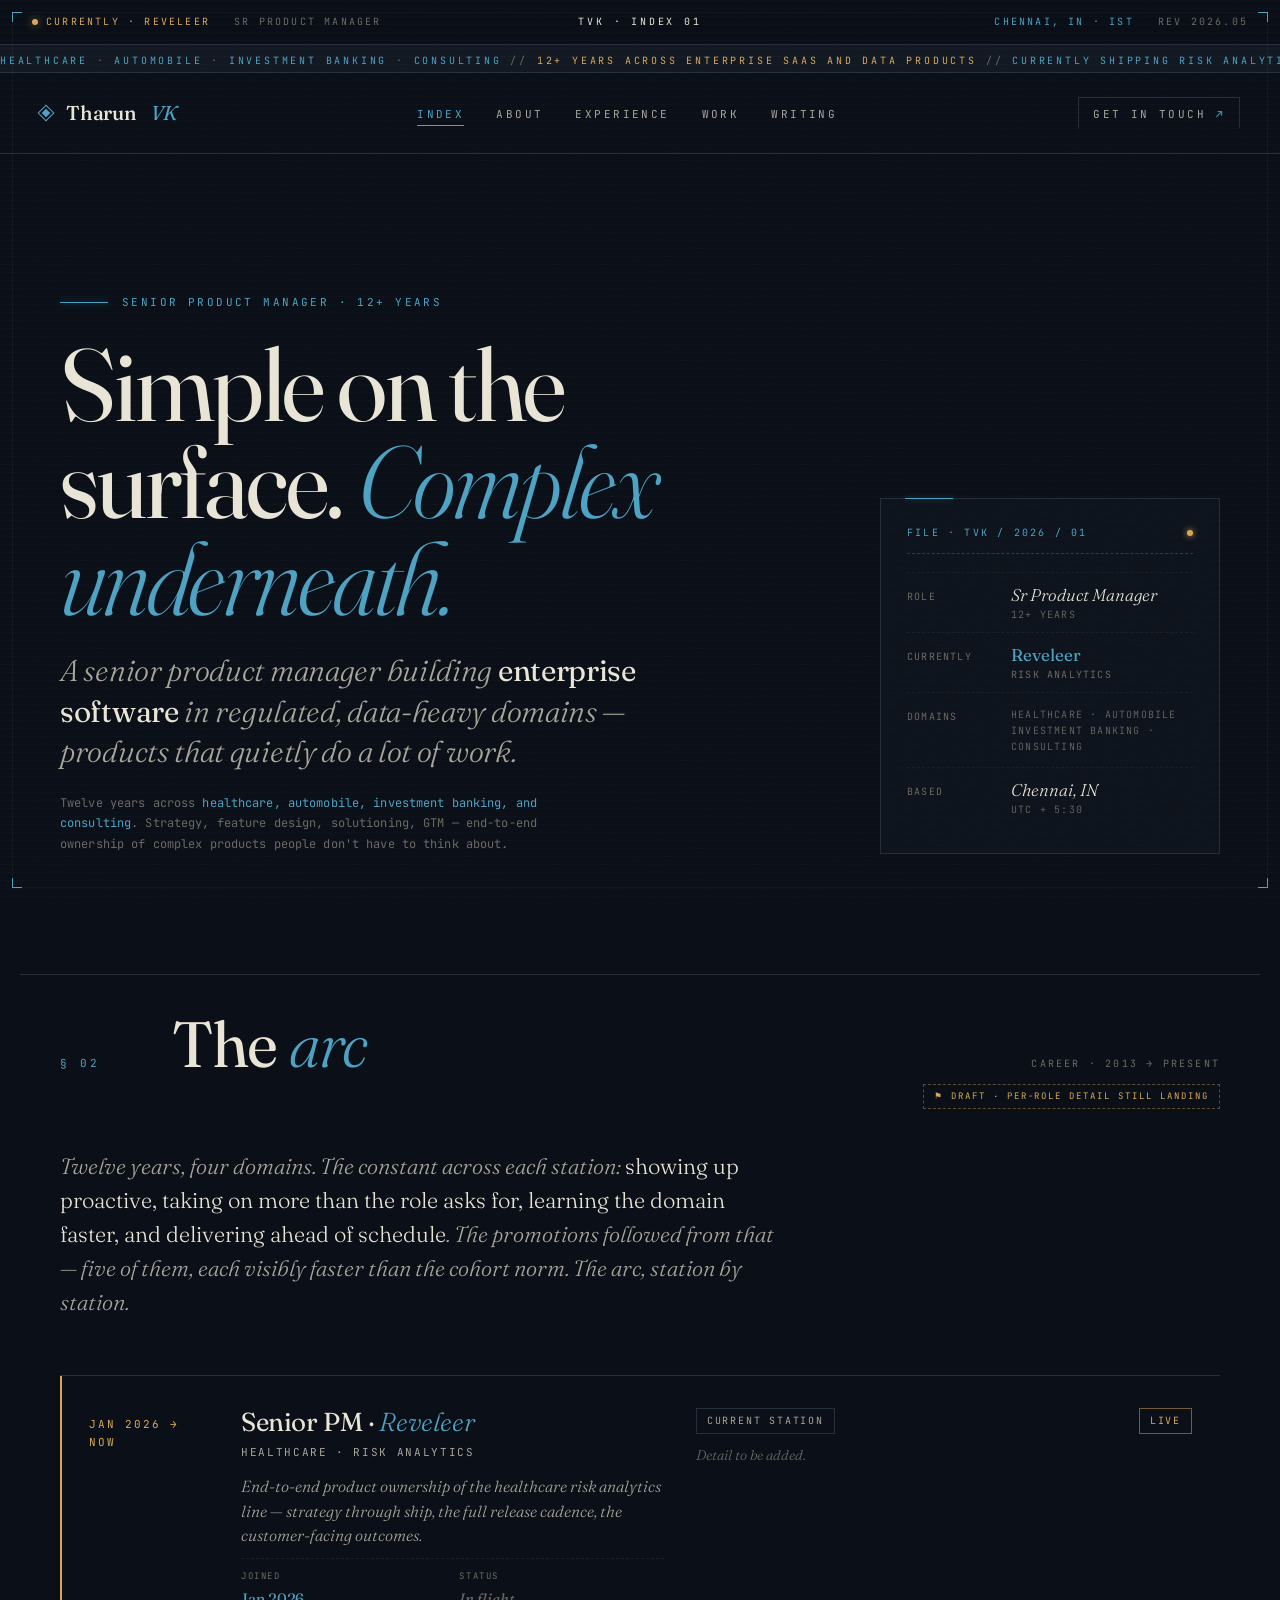
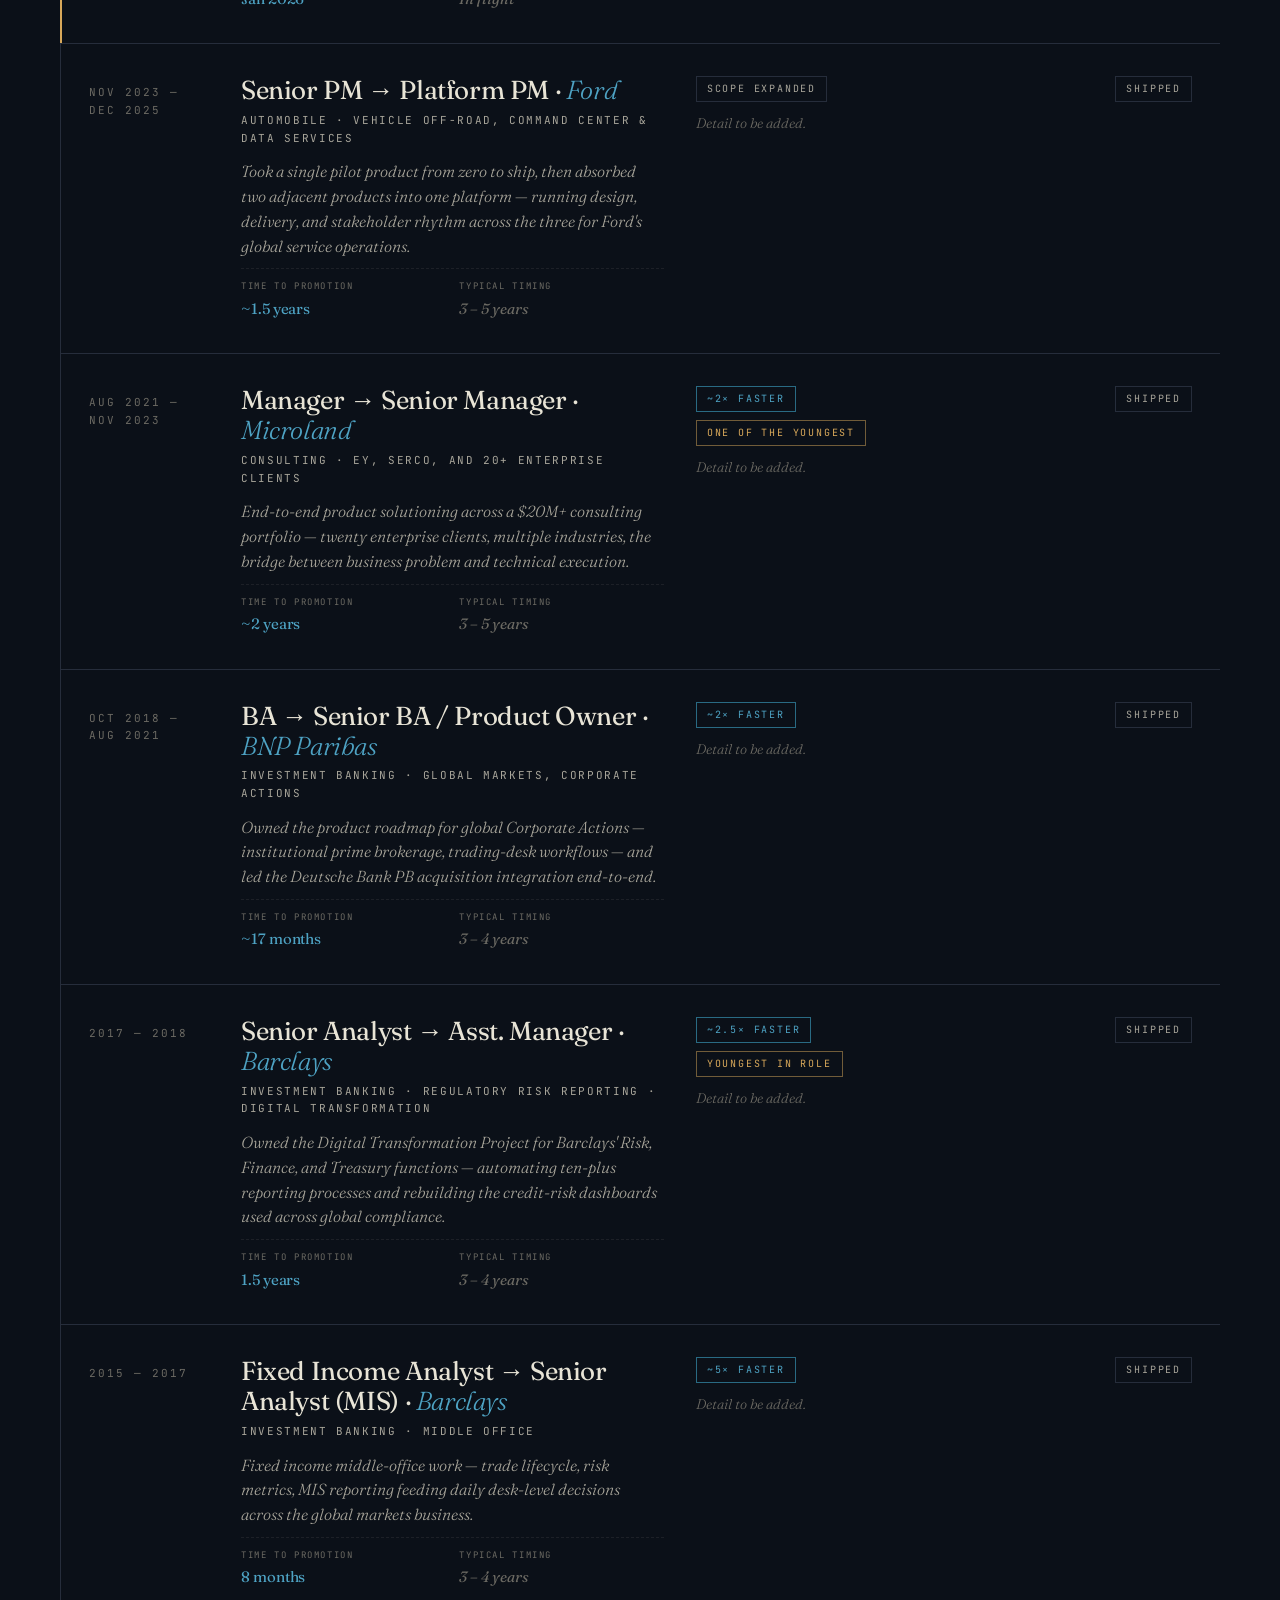
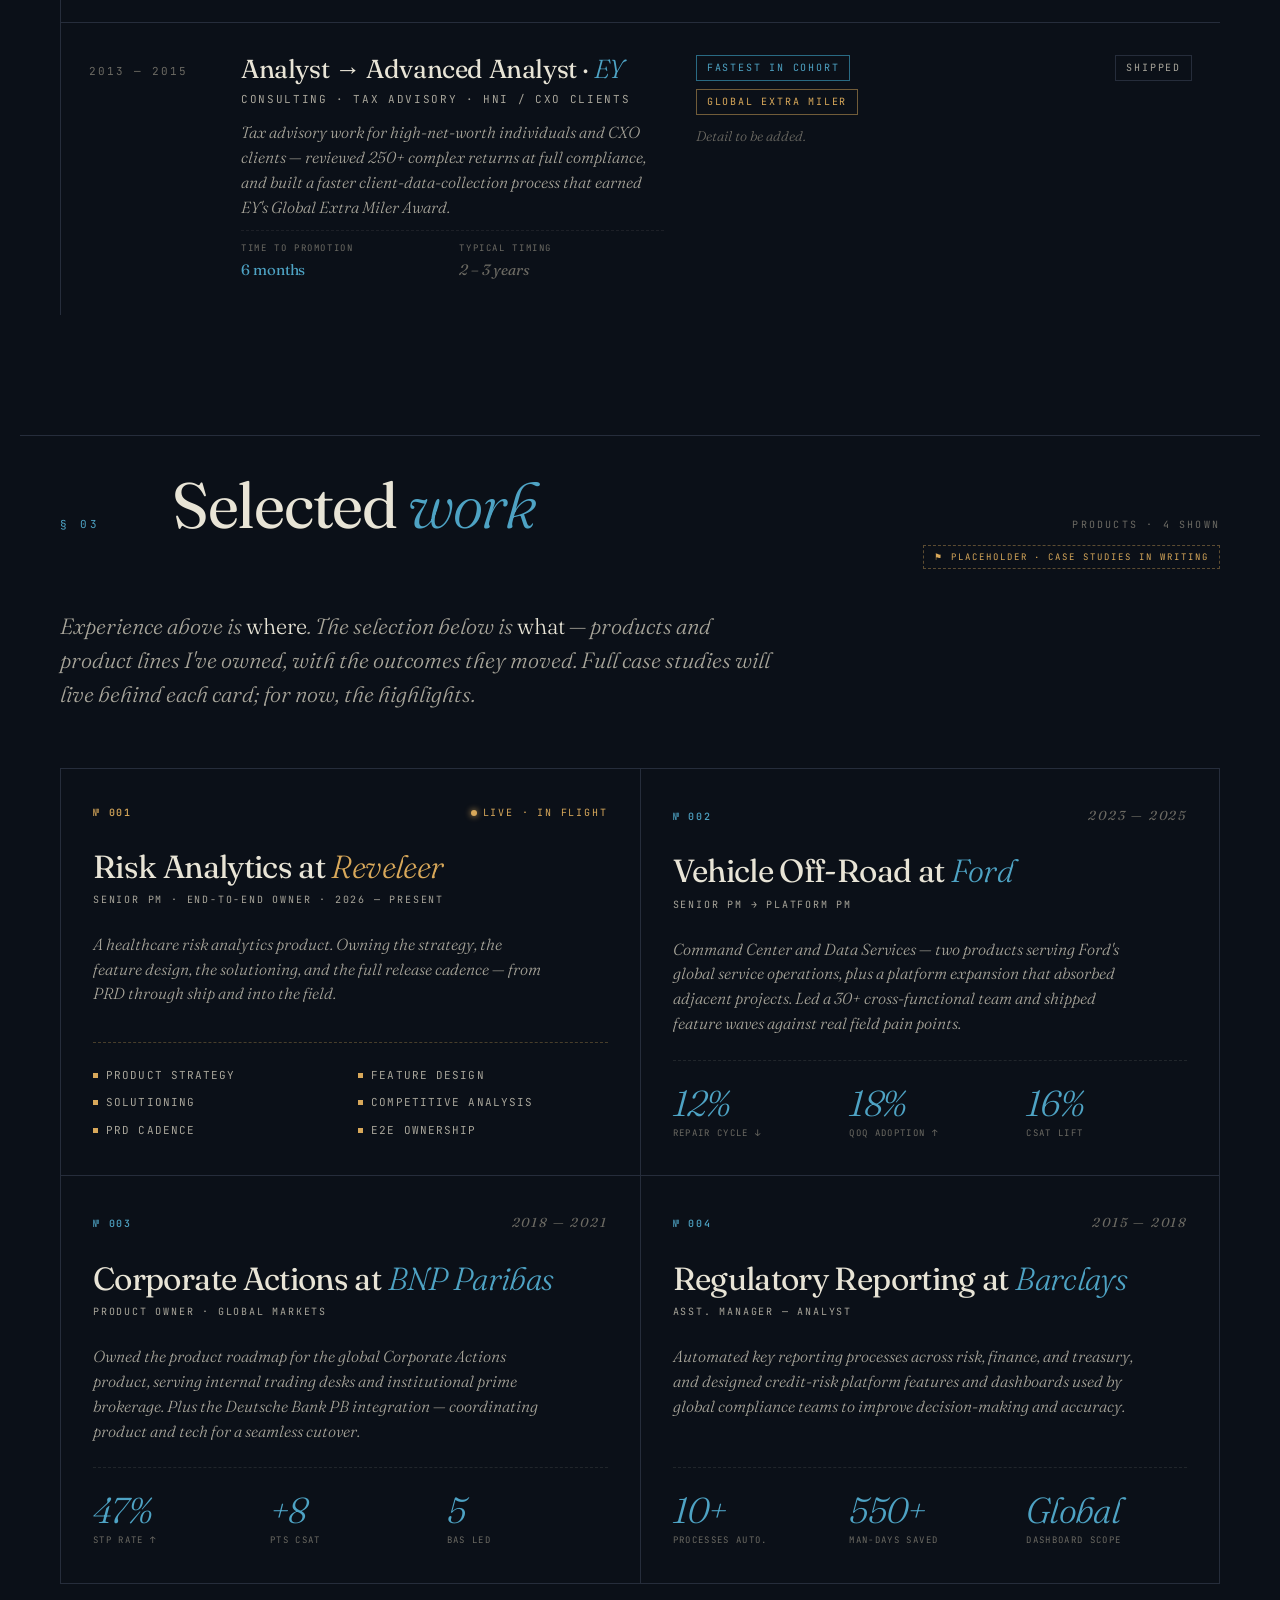
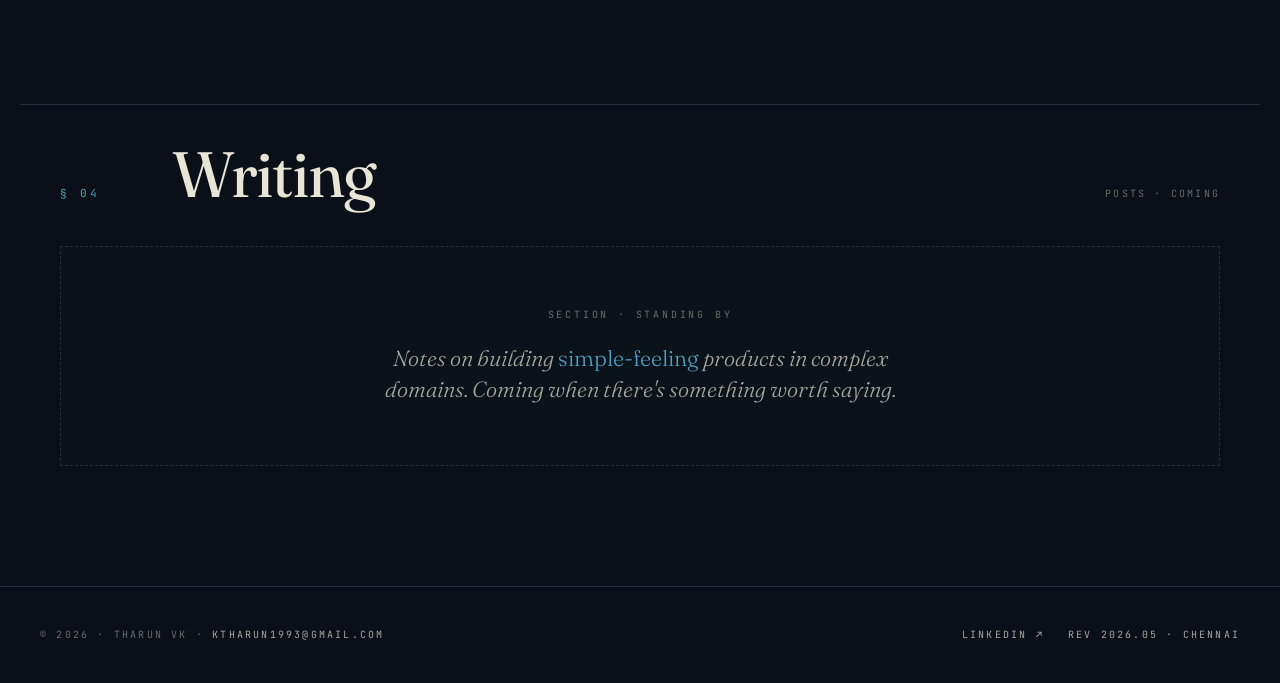
==== index.html @ 69bdb7e6 "Add files via upload Initial site" ====
<!DOCTYPE html>
<html lang="en">
<head>
  <meta charset="UTF-8" />
  <meta name="viewport" content="width=device-width, initial-scale=1.0" />

  <title>Tharun VK — Senior Product Manager</title>
  <meta name="description" content="Senior product manager with 12+ years building enterprise software in regulated, data-heavy domains — healthcare, automobile, investment banking, consulting." />

  <!-- Open Graph / social share -->
  <meta property="og:type" content="website" />
  <meta property="og:url" content="https://tharunvk.com/" />
  <meta property="og:title" content="Tharun VK — Senior Product Manager" />
  <meta property="og:description" content="Simple on the surface. Complex underneath. A senior product manager building enterprise software in regulated, data-heavy domains." />
  <meta property="og:image" content="https://tharunvk.com/assets/og.png" />
  <meta name="twitter:card" content="summary_large_image" />

  <!-- Favicon (placeholder; replace with real favicon) -->
  <link rel="icon" type="image/svg+xml" href="/assets/favicon.svg" />

  <!-- Fonts -->
  <link rel="preconnect" href="https://fonts.googleapis.com" />
  <link rel="preconnect" href="https://fonts.gstatic.com" crossorigin />
  <link href="https://fonts.googleapis.com/css2?family=Fraunces:ital,opsz,wght@0,9..144,300;0,9..144,400;0,9..144,500;1,9..144,300;1,9..144,400&family=JetBrains+Mono:wght@300;400;500&display=swap" rel="stylesheet" />

  <!-- Site styles -->
  <link rel="stylesheet" href="/styles/tokens.css" />
  <link rel="stylesheet" href="/styles/base.css" />
  <link rel="stylesheet" href="/styles/components.css" />
</head>
<body>

<div class="frame">
  <span class="c tl"></span><span class="c tr"></span>
  <span class="c bl"></span><span class="c br"></span>
</div>

<div class="statusbar">
  <div class="left">
    <span class="live"><span class="pip"></span>Currently · Reveleer</span>
    <span>Sr Product Manager</span>
  </div>
  <div class="center">TVK · Index 01</div>
  <div class="right">
    <span class="clk">Chennai, IN · IST</span>
    <span>Rev 2026.05</span>
  </div>
</div>

<div class="ticker">
  <div class="ticker-track">
    Healthcare <span class="m">·</span> Automobile <span class="m">·</span> Investment Banking <span class="m">·</span> Consulting
    <span class="m">  //  </span>
    <span class="w">12+ years across enterprise SaaS and data products</span>
    <span class="m">  //  </span>
    Currently shipping risk analytics at Reveleer
    <span class="m">  //  </span>
    Healthcare <span class="m">·</span> Automobile <span class="m">·</span> Investment Banking <span class="m">·</span> Consulting
    <span class="m">  //  </span>
    <span class="w">12+ years across enterprise SaaS and data products</span>
  </div>
</div>

<nav class="primary">
  <div class="brand"><span class="brand-glyph"></span>Tharun <em>VK</em></div>
  <ul>
    <li><a href="/" class="active">Index</a></li>
    <li><a href="/about.html">About</a></li>
    <li><a href="/experience.html">Experience</a></li>
    <li><a href="/work.html">Work</a></li>
    <li><a href="/writing.html">Writing</a></li>
  </ul>
  <a href="mailto:ktharun1993@gmail.com" class="nav-cta">Get in touch <em>↗</em></a>
</nav>

<main>

  <!-- HERO -->
  <section class="hero">
    <div>
      <div class="eyebrow">Senior Product Manager · 12+ years</div>
      <h1>Simple on the surface. <em>Complex underneath.</em></h1>
      <p class="tagline">A senior product manager building <em>enterprise software</em> in regulated, data-heavy domains — products that quietly do a lot of work.</p>
      <p class="lede">Twelve years across <span class="accent">healthcare, automobile, investment banking, and consulting</span>. Strategy, feature design, solutioning, GTM — end-to-end ownership of complex products people don't have to think about.</p>
    </div>
    <aside class="meta-card">
      <div class="file-id">
        <span>FILE · TVK / 2026 / 01</span>
        <span class="pip"></span>
      </div>
      <div class="row">
        <span class="k">Role</span>
        <span class="v">Sr Product Manager<small>12+ years</small></span>
      </div>
      <div class="row">
        <span class="k">Currently</span>
        <span class="v accent">Reveleer<small>Risk Analytics</small></span>
      </div>
      <div class="row">
        <span class="k">Domains</span>
        <span class="v domains-list">
          <small>Healthcare · Automobile</small>
          <small>Investment Banking · Consulting</small>
        </span>
      </div>
      <div class="row">
        <span class="k">Based</span>
        <span class="v">Chennai, IN<small>UTC + 5:30</small></span>
      </div>
    </aside>
  </section>

  <!-- EXPERIENCE / THE ARC -->
  <div class="sec-head" id="experience">
    <div class="num">§ 02</div>
    <h2>The <em>arc</em></h2>
    <div class="meta">Career · 2013 → present</div>
  </div>

  <div class="placeholder-ribbon">
    <span class="tag">⚑ Draft · per-role detail still landing</span>
  </div>

  <section class="experience">
    <p class="exp-intro">Twelve years, four domains. The constant across each station: <em>showing up proactive, taking on more than the role asks for, learning the domain faster, and delivering ahead of schedule</em>. The promotions followed from that — five of them, each visibly faster than the cohort norm. The arc, station by station.</p>

    <div class="exp-list">

      <div class="exp-row current">
        <div class="yr">Jan 2026 → now</div>
        <div class="body">
          <h3>Senior PM · <em>Reveleer</em></h3>
          <div class="role">Healthcare · Risk Analytics</div>
          <p class="note">End-to-end product ownership of the healthcare risk analytics line — strategy through ship, the full release cadence, the customer-facing outcomes.</p>
          <div class="promo">
            <div>
              <span class="label">Joined</span>
              <span class="val fast">Jan 2026</span>
            </div>
            <div>
              <span class="label">Status</span>
              <span class="val typical">In flight</span>
            </div>
          </div>
        </div>
        <div class="marker">
          <span class="badge">Current station</span>
          <div class="note">Detail to be added.</div>
        </div>
        <div class="status"><span class="v">Live</span></div>
      </div>

      <div class="exp-row">
        <div class="yr">Nov 2023 — Dec 2025</div>
        <div class="body">
          <h3>Senior PM → Platform PM · <em>Ford</em></h3>
          <div class="role">Automobile · Vehicle Off-Road, Command Center & Data Services</div>
          <p class="note">Took a single pilot product from zero to ship, then absorbed two adjacent products into one platform — running design, delivery, and stakeholder rhythm across the three for Ford's global service operations.</p>
          <div class="promo">
            <div>
              <span class="label">Time to promotion</span>
              <span class="val fast">~1.5 years</span>
            </div>
            <div>
              <span class="label">Typical timing</span>
              <span class="val typical">3 – 5 years</span>
            </div>
          </div>
        </div>
        <div class="marker">
          <span class="badge">Scope expanded</span>
          <div class="note">Detail to be added.</div>
        </div>
        <div class="status"><span class="v">Shipped</span></div>
      </div>

      <div class="exp-row">
        <div class="yr">Aug 2021 — Nov 2023</div>
        <div class="body">
          <h3>Manager → Senior Manager · <em>Microland</em></h3>
          <div class="role">Consulting · EY, Serco, and 20+ enterprise clients</div>
          <p class="note">End-to-end product solutioning across a $20M+ consulting portfolio — twenty enterprise clients, multiple industries, the bridge between business problem and technical execution.</p>
          <div class="promo">
            <div>
              <span class="label">Time to promotion</span>
              <span class="val fast">~2 years</span>
            </div>
            <div>
              <span class="label">Typical timing</span>
              <span class="val typical">3 – 5 years</span>
            </div>
          </div>
        </div>
        <div class="marker">
          <span class="badge fast">~2× faster</span>
          <span class="badge young">One of the youngest</span>
          <div class="note">Detail to be added.</div>
        </div>
        <div class="status"><span class="v">Shipped</span></div>
      </div>

      <div class="exp-row">
        <div class="yr">Oct 2018 — Aug 2021</div>
        <div class="body">
          <h3>BA → Senior BA / Product Owner · <em>BNP Paribas</em></h3>
          <div class="role">Investment Banking · Global Markets, Corporate Actions</div>
          <p class="note">Owned the product roadmap for global Corporate Actions — institutional prime brokerage, trading-desk workflows — and led the Deutsche Bank PB acquisition integration end-to-end.</p>
          <div class="promo">
            <div>
              <span class="label">Time to promotion</span>
              <span class="val fast">~17 months</span>
            </div>
            <div>
              <span class="label">Typical timing</span>
              <span class="val typical">3 – 4 years</span>
            </div>
          </div>
        </div>
        <div class="marker">
          <span class="badge fast">~2× faster</span>
          <div class="note">Detail to be added.</div>
        </div>
        <div class="status"><span class="v">Shipped</span></div>
      </div>

      <div class="exp-row">
        <div class="yr">2017 — 2018</div>
        <div class="body">
          <h3>Senior Analyst → Asst. Manager · <em>Barclays</em></h3>
          <div class="role">Investment Banking · Regulatory Risk Reporting · Digital Transformation</div>
          <p class="note">Owned the Digital Transformation Project for Barclays' Risk, Finance, and Treasury functions — automating ten-plus reporting processes and rebuilding the credit-risk dashboards used across global compliance.</p>
          <div class="promo">
            <div>
              <span class="label">Time to promotion</span>
              <span class="val fast">1.5 years</span>
            </div>
            <div>
              <span class="label">Typical timing</span>
              <span class="val typical">3 – 4 years</span>
            </div>
          </div>
        </div>
        <div class="marker">
          <span class="badge fast">~2.5× faster</span>
          <span class="badge young">Youngest in role</span>
          <div class="note">Detail to be added.</div>
        </div>
        <div class="status"><span class="v">Shipped</span></div>
      </div>

      <div class="exp-row">
        <div class="yr">2015 — 2017</div>
        <div class="body">
          <h3>Fixed Income Analyst → Senior Analyst (MIS) · <em>Barclays</em></h3>
          <div class="role">Investment Banking · Middle Office</div>
          <p class="note">Fixed income middle-office work — trade lifecycle, risk metrics, MIS reporting feeding daily desk-level decisions across the global markets business.</p>
          <div class="promo">
            <div>
              <span class="label">Time to promotion</span>
              <span class="val fast">8 months</span>
            </div>
            <div>
              <span class="label">Typical timing</span>
              <span class="val typical">3 – 4 years</span>
            </div>
          </div>
        </div>
        <div class="marker">
          <span class="badge fast">~5× faster</span>
          <div class="note">Detail to be added.</div>
        </div>
        <div class="status"><span class="v">Shipped</span></div>
      </div>

      <div class="exp-row">
        <div class="yr">2013 — 2015</div>
        <div class="body">
          <h3>Analyst → Advanced Analyst · <em>EY</em></h3>
          <div class="role">Consulting · Tax Advisory · HNI / CXO Clients</div>
          <p class="note">Tax advisory work for high-net-worth individuals and CXO clients — reviewed 250+ complex returns at full compliance, and built a faster client-data-collection process that earned EY's Global Extra Miler Award.</p>
          <div class="promo">
            <div>
              <span class="label">Time to promotion</span>
              <span class="val fast">6 months</span>
            </div>
            <div>
              <span class="label">Typical timing</span>
              <span class="val typical">2 – 3 years</span>
            </div>
          </div>
        </div>
        <div class="marker">
          <span class="badge fast">Fastest in cohort</span>
          <span class="badge young">Global Extra Miler</span>
          <div class="note">Detail to be added.</div>
        </div>
        <div class="status"><span class="v">Shipped</span></div>
      </div>

    </div>
  </section>

  <!-- WORK -->
  <div class="sec-head" id="work">
    <div class="num">§ 03</div>
    <h2>Selected <em>work</em></h2>
    <div class="meta">Products · 4 shown</div>
  </div>

  <div class="placeholder-ribbon">
    <span class="tag">⚑ Placeholder · case studies in writing</span>
  </div>

  <section class="work">
    <p class="work-intro">Experience above is <em>where</em>. The selection below is <em>what</em> — products and product lines I've owned, with the outcomes they moved. Full case studies will live behind each card; for now, the highlights.</p>

    <div class="work-grid">

      <article class="work-card live">
        <div class="meta">
          <span class="num">№ 001</span>
          <span class="live-tag">Live · in flight</span>
        </div>
        <h3>Risk Analytics at <em>Reveleer</em></h3>
        <div class="role">Senior PM · End-to-end owner · 2026 — present</div>
        <p class="desc">A healthcare risk analytics product. Owning the strategy, the feature design, the solutioning, and the full release cadence — from PRD through ship and into the field.</p>
        <div class="scope">
          <span class="scope-item">Product strategy</span>
          <span class="scope-item">Feature design</span>
          <span class="scope-item">Solutioning</span>
          <span class="scope-item">Competitive analysis</span>
          <span class="scope-item">PRD cadence</span>
          <span class="scope-item">E2E ownership</span>
        </div>
      </article>

      <article class="work-card">
        <div class="meta">
          <span class="num">№ 002</span>
          <span class="yr">2023 — 2025</span>
        </div>
        <h3>Vehicle Off-Road at <em>Ford</em></h3>
        <div class="role">Senior PM → Platform PM</div>
        <p class="desc">Command Center and Data Services — two products serving Ford's global service operations, plus a platform expansion that absorbed adjacent projects. Led a 30+ cross-functional team and shipped feature waves against real field pain points.</p>
        <div class="metrics">
          <div class="metric"><div class="big">12%</div><div class="lbl">repair cycle ↓</div></div>
          <div class="metric"><div class="big">18%</div><div class="lbl">QoQ adoption ↑</div></div>
          <div class="metric"><div class="big">16%</div><div class="lbl">CSAT lift</div></div>
        </div>
      </article>

      <article class="work-card">
        <div class="meta">
          <span class="num">№ 003</span>
          <span class="yr">2018 — 2021</span>
        </div>
        <h3>Corporate Actions at <em>BNP Paribas</em></h3>
        <div class="role">Product Owner · Global Markets</div>
        <p class="desc">Owned the product roadmap for the global Corporate Actions product, serving internal trading desks and institutional prime brokerage. Plus the Deutsche Bank PB integration — coordinating product and tech for a seamless cutover.</p>
        <div class="metrics">
          <div class="metric"><div class="big">47%</div><div class="lbl">STP rate ↑</div></div>
          <div class="metric"><div class="big">+8</div><div class="lbl">pts CSAT</div></div>
          <div class="metric"><div class="big">5</div><div class="lbl">BAs led</div></div>
        </div>
      </article>

      <article class="work-card">
        <div class="meta">
          <span class="num">№ 004</span>
          <span class="yr">2015 — 2018</span>
        </div>
        <h3>Regulatory Reporting at <em>Barclays</em></h3>
        <div class="role">Asst. Manager — Analyst</div>
        <p class="desc">Automated key reporting processes across risk, finance, and treasury, and designed credit-risk platform features and dashboards used by global compliance teams to improve decision-making and accuracy.</p>
        <div class="metrics">
          <div class="metric"><div class="big">10+</div><div class="lbl">processes auto.</div></div>
          <div class="metric"><div class="big">550+</div><div class="lbl">man-days saved</div></div>
          <div class="metric"><div class="big">Global</div><div class="lbl">dashboard scope</div></div>
        </div>
      </article>

    </div>
  </section>

  <!-- WRITING -->
  <div class="sec-head" id="writing">
    <div class="num">§ 04</div>
    <h2>Writing</h2>
    <div class="meta">Posts · coming</div>
  </div>

  <section class="writing-teaser">
    <div class="writing-empty">
      <div class="tag">Section · standing by</div>
      <p>Notes on building <em>simple-feeling</em> products in complex domains. Coming when there's something worth saying.</p>
    </div>
  </section>

</main>

<footer>
  <div>© 2026 · Tharun VK · <a href="mailto:ktharun1993@gmail.com">ktharun1993@gmail.com</a></div>
  <div class="right">
    <a href="https://www.linkedin.com/in/tharunvk/" target="_blank" rel="noopener">LinkedIn ↗</a>
    <span>Rev 2026.05 · Chennai</span>
  </div>
</footer>

</body>
</html>
---- styles/tokens.css ----
/* ============================================================
   tokens.css
   The design tokens for tharunvk.com — the single source of
   truth for color, typography, spacing, and motion.
   Edit values here; every component picks them up automatically.
   ============================================================ */

:root {

  /* ----- COLORS ----- */

  /* Background scale — deep navy, almost ink, with hints of blue */
  --abyss:        #0b1018;   /* page background */
  --abyss-2:      #131923;   /* surfaces, cards */
  --abyss-3:      #1a2030;   /* elevated surfaces */

  /* Border / hairline scale */
  --rivet:        #262d3b;   /* primary hairline */
  --rivet-h:      #323a4a;   /* hover state */

  /* Foreground / text */
  --paper:        #e8e4d6;   /* primary text */
  --paper-dim:    #a8a59a;   /* secondary text */
  --paper-mute:   #6c6a63;   /* tertiary text, labels */

  /* Accents — used sparingly and semantically */
  --waterline:    #4ea3c4;   /* primary accent — structure, italic emphasis */
  --waterline-d:  #296a83;   /* shadow / glow base */
  --signal:       #d8a85a;   /* secondary accent — "live" / current state only */

  /* ----- TYPOGRAPHY ----- */

  --serif: 'Fraunces', Georgia, serif;
  --mono:  'JetBrains Mono', 'SF Mono', Menlo, monospace;

  /* Type scale — clamped for fluid responsive sizing */
  --t-eyebrow:    11px;                                      /* mono labels */
  --t-body-mono:  12px;                                      /* mono body */
  --t-body:       16px;                                      /* serif body */
  --t-prose:      clamp(16px, 1.6vw, 18px);                  /* large body prose */
  --t-tagline:    clamp(22px, 2.4vw, 30px);                  /* hero subtitle */
  --t-h3:         26px;                                      /* row title */
  --t-h2:         clamp(40px, 5vw, 64px);                    /* section title */
  --t-h1:         clamp(56px, 8vw, 116px);                   /* hero headline */

  /* Line heights */
  --lh-tight:     0.95;
  --lh-snug:      1.15;
  --lh-base:      1.6;
  --lh-loose:     1.7;

  /* Letter spacing — used for mono uppercase labels */
  --ls-mono-sm:   0.18em;
  --ls-mono-md:   0.22em;
  --ls-mono-lg:   0.28em;

  /* ----- SPACING ----- */
  /* One scale, used everywhere. */

  --s-1:    4px;
  --s-2:    8px;
  --s-3:    12px;
  --s-4:    16px;
  --s-5:    24px;
  --s-6:    32px;
  --s-7:    40px;
  --s-8:    56px;
  --s-9:    80px;
  --s-10:  120px;
  --s-11:  140px;

  /* ----- LAYOUT ----- */

  --max-content:     1240px;
  --gutter:          var(--s-7);   /* 40px desktop */
  --gutter-mobile:   var(--s-5);   /* 24px mobile */

  /* ----- MOTION ----- */

  --ease-out:        cubic-bezier(0.2, 0.6, 0.2, 1);
  --d-fast:          200ms;
  --d-base:          350ms;
  --d-slow:          600ms;
  --d-breathe:       3s;       /* live status pip */
  --d-marquee:       60s;      /* domain ticker */

  /* ----- ELEVATION (used sparingly) ----- */
  --glow-waterline:  0 0 6px var(--waterline-d);
  --glow-signal:     0 0 6px var(--signal);

  /* ----- Z-INDEX ----- */
  --z-grid:        1;
  --z-noise:       2;
  --z-content:     3;
  --z-statusbar:  50;
  --z-frame:      80;
}
---- styles/base.css ----
/* ============================================================
   base.css
   Reset, typography defaults, and page-level texture.
   Loaded after tokens.css, before components.css.
   ============================================================ */

*, *::before, *::after {
  margin: 0;
  padding: 0;
  box-sizing: border-box;
}

html {
  scroll-behavior: smooth;
}

html, body {
  background: var(--abyss);
  color: var(--paper);
  font-family: var(--serif);
  font-size: var(--t-body);
  line-height: var(--lh-base);
  -webkit-font-smoothing: antialiased;
  -moz-osx-font-smoothing: grayscale;
  overflow-x: hidden;
}

::selection {
  background: var(--waterline);
  color: var(--abyss);
}

a {
  color: inherit;
  text-decoration: none;
}

button {
  background: none;
  border: none;
  color: inherit;
  font: inherit;
  cursor: pointer;
}

img, svg {
  display: block;
  max-width: 100%;
}

/* ----------------------------------------------------------------
   PAGE TEXTURE
   Two stacked layers: a very faint horizontal grid, and a film
   grain noise overlay. Both fixed, both barely visible, both
   designed to give the dark surface a sense of being printed
   on something rather than rendered flat.
   ---------------------------------------------------------------- */

body::before {
  content: "";
  position: fixed;
  inset: 0;
  pointer-events: none;
  z-index: var(--z-grid);
  background-image: linear-gradient(rgba(232, 228, 214, 0.018) 1px, transparent 1px);
  background-size: 100% 8px;
}

body::after {
  content: "";
  position: fixed;
  inset: 0;
  pointer-events: none;
  z-index: var(--z-noise);
  background: url("data:image/svg+xml;utf8,<svg xmlns='http://www.w3.org/2000/svg' width='200' height='200'><filter id='n'><feTurbulence type='fractalNoise' baseFrequency='0.92' numOctaves='2' stitchTiles='stitch'/><feColorMatrix values='0 0 0 0 0.9  0 0 0 0 0.92  0 0 0 0 0.95  0 0 0 0.025 0'/></filter><rect width='100%25' height='100%25' filter='url(%23n)'/></svg>");
  opacity: 0.45;
}

main, header, section, footer, nav {
  position: relative;
  z-index: var(--z-content);
}

/* ----------------------------------------------------------------
   LAYOUT PRIMITIVES
   ---------------------------------------------------------------- */

.container {
  max-width: var(--max-content);
  margin: 0 auto;
  padding: 0 var(--gutter);
}

/* ----------------------------------------------------------------
   MOTION KEYFRAMES — shared across components
   ---------------------------------------------------------------- */

@keyframes breathe {
  0%, 100% { opacity: 1; }
  50%      { opacity: 0.4; }
}

@keyframes marquee {
  from { transform: translateX(100%); }
  to   { transform: translateX(-100%); }
}

/* ----------------------------------------------------------------
   ACCESSIBILITY — respect reduced motion
   ---------------------------------------------------------------- */

@media (prefers-reduced-motion: reduce) {
  *, *::before, *::after {
    animation-duration: 0.01ms !important;
    animation-iteration-count: 1 !important;
    transition-duration: 0.01ms !important;
    scroll-behavior: auto !important;
  }
}

/* ----------------------------------------------------------------
   RESPONSIVE PADDING — applied at container level
   ---------------------------------------------------------------- */

@media (max-width: 900px) {
  .container {
    padding: 0 var(--gutter-mobile);
  }
}
---- styles/components.css ----
/* ============================================================
   components.css
   All reusable site patterns, organised by section.
   ============================================================ */


/* ============================================================
   CORNER FRAME
   Fixed corner brackets that frame the entire viewport.
   ============================================================ */

.frame {
  position: fixed;
  inset: 12px;
  pointer-events: none;
  z-index: var(--z-frame);
  border: 1px solid rgba(232, 228, 214, 0.04);
}

.frame .c {
  position: absolute;
  width: 10px;
  height: 10px;
  border: 1px solid var(--waterline);
}

.frame .c.tl { top: -1px;    left: -1px;  border-right: none;  border-bottom: none; }
.frame .c.tr { top: -1px;    right: -1px; border-left: none;   border-bottom: none; }
.frame .c.bl { bottom: -1px; left: -1px;  border-right: none;  border-top: none; }
.frame .c.br { bottom: -1px; right: -1px; border-left: none;   border-top: none; }


/* ============================================================
   STATUS BAR
   The thin operator-style strip at the very top.
   ============================================================ */

.statusbar {
  display: grid;
  grid-template-columns: 1fr auto 1fr;
  align-items: center;
  padding: 14px var(--s-6);
  background: rgba(11, 16, 24, 0.85);
  backdrop-filter: blur(6px);
  border-bottom: 1px solid var(--rivet);
  font-family: var(--mono);
  font-size: 10px;
  letter-spacing: var(--ls-mono-md);
  text-transform: uppercase;
  color: var(--paper-mute);
  z-index: var(--z-statusbar);
}

.statusbar .left,
.statusbar .right {
  display: flex;
  gap: var(--s-5);
  align-items: center;
}

.statusbar .right { justify-content: flex-end; }

.statusbar .center {
  color: var(--paper);
  letter-spacing: var(--ls-mono-lg);
}

.statusbar .clk { color: var(--waterline); }

.statusbar .live {
  color: var(--signal);
  display: inline-flex;
  align-items: center;
  gap: var(--s-2);
}

.statusbar .pip {
  width: 6px;
  height: 6px;
  border-radius: 50%;
  background: var(--signal);
  box-shadow: 0 0 8px rgba(216, 168, 90, 0.6);
  animation: breathe var(--d-breathe) ease-in-out infinite;
}


/* ============================================================
   DOMAIN TICKER
   A slow horizontal ticker that conveys "alive" without noise.
   ============================================================ */

.ticker {
  height: 28px;
  background: var(--abyss-2);
  border-bottom: 1px solid var(--rivet);
  overflow: hidden;
  position: relative;
}

.ticker-track {
  white-space: nowrap;
  font-family: var(--mono);
  font-size: 10px;
  letter-spacing: var(--ls-mono-lg);
  text-transform: uppercase;
  color: var(--waterline);
  padding-top: 8px;
  animation: marquee var(--d-marquee) linear infinite;
  display: inline-block;
}

.ticker-track .w { color: var(--signal); }
.ticker-track .m { color: var(--paper-mute); }


/* ============================================================
   PRIMARY NAV
   Logo · centered links · right-side action.
   ============================================================ */

nav.primary {
  display: grid;
  grid-template-columns: auto 1fr auto;
  align-items: center;
  padding: var(--s-5) var(--s-7);
  gap: var(--s-7);
  border-bottom: 1px solid var(--rivet);
}

.brand {
  font-family: var(--serif);
  font-weight: 500;
  font-size: 20px;
  letter-spacing: -0.01em;
  color: var(--paper);
  display: flex;
  align-items: center;
  gap: 14px;
}

.brand em {
  font-style: italic;
  color: var(--waterline);
  font-weight: 400;
}

.brand-glyph {
  width: 12px;
  height: 12px;
  border: 1px solid var(--waterline);
  transform: rotate(45deg);
  position: relative;
}

.brand-glyph::after {
  content: "";
  position: absolute;
  inset: 2px;
  background: var(--waterline);
}

nav.primary ul {
  list-style: none;
  display: flex;
  justify-content: center;
  gap: var(--s-6);
}

nav.primary a {
  color: var(--paper-dim);
  font-family: var(--mono);
  font-size: var(--t-eyebrow);
  letter-spacing: var(--ls-mono-md);
  text-transform: uppercase;
  transition: color var(--d-base);
  padding-bottom: var(--s-1);
  border-bottom: 1px solid transparent;
}

nav.primary a:hover {
  color: var(--paper);
  border-bottom-color: var(--waterline);
}

nav.primary a.active {
  color: var(--waterline);
  border-bottom-color: var(--waterline);
}

.nav-cta {
  font-family: var(--mono);
  font-size: 10px;
  letter-spacing: var(--ls-mono-md);
  text-transform: uppercase;
  color: var(--paper-dim);
  border: 1px solid var(--rivet);
  padding: var(--s-2) 14px;
  transition: border-color var(--d-base), color var(--d-base);
}

.nav-cta:hover {
  border-color: var(--waterline);
  color: var(--waterline);
}

.nav-cta em {
  color: var(--waterline);
  font-style: normal;
}


/* ============================================================
   HERO
   Two-column: large headline + tagline + lede / meta-card.
   ============================================================ */

.hero {
  padding: var(--s-11) var(--s-7) var(--s-10);
  max-width: var(--max-content);
  margin: 0 auto;
  display: grid;
  grid-template-columns: 1fr 340px;
  gap: var(--s-9);
  align-items: end;
}

.hero .eyebrow {
  font-family: var(--mono);
  font-size: var(--t-eyebrow);
  letter-spacing: var(--ls-mono-md);
  text-transform: uppercase;
  color: var(--waterline);
  margin-bottom: var(--s-5);
  display: flex;
  align-items: center;
  gap: 14px;
}

.hero .eyebrow::before {
  content: "";
  width: 48px;
  height: 1px;
  background: var(--waterline);
  box-shadow: var(--glow-waterline);
}

.hero h1 {
  font-family: var(--serif);
  font-weight: 400;
  font-size: var(--t-h1);
  line-height: var(--lh-tight);
  letter-spacing: -0.025em;
  color: var(--paper);
  margin-bottom: var(--s-5);
}

.hero h1 em {
  font-style: italic;
  font-weight: 300;
  color: var(--waterline);
}

.hero .tagline {
  font-family: var(--serif);
  font-style: italic;
  font-weight: 300;
  font-size: var(--t-tagline);
  line-height: 1.35;
  color: var(--paper-dim);
  max-width: 620px;
  letter-spacing: -0.01em;
  margin-bottom: 20px;
}

.hero .tagline em {
  font-style: normal;
  color: var(--paper);
  font-weight: 400;
}

.hero .lede {
  font-family: var(--mono);
  font-size: var(--t-body-mono);
  line-height: var(--lh-loose);
  color: var(--paper-mute);
  max-width: 540px;
  letter-spacing: 0.01em;
}

.hero .lede .accent { color: var(--waterline); }


/* ============================================================
   META CARD
   The "file" card that sits in the hero (and reused elsewhere).
   Key/value pairs styled as schema annotations.
   ============================================================ */

.meta-card {
  border: 1px solid var(--rivet);
  background: rgba(19, 25, 35, 0.5);
  padding: 26px;
  position: relative;
}

.meta-card::before {
  content: "";
  position: absolute;
  top: -1px;
  left: 24px;
  width: 48px;
  height: 1px;
  background: var(--waterline);
  box-shadow: var(--glow-waterline);
}

.meta-card .file-id {
  font-family: var(--mono);
  font-size: 10px;
  letter-spacing: var(--ls-mono-md);
  text-transform: uppercase;
  color: var(--waterline);
  margin-bottom: 18px;
  padding-bottom: var(--s-3);
  border-bottom: 1px dashed rgba(78, 163, 196, 0.3);
  display: flex;
  justify-content: space-between;
  align-items: center;
}

.meta-card .file-id .pip {
  width: 6px;
  height: 6px;
  border-radius: 50%;
  background: var(--signal);
  box-shadow: var(--glow-signal);
  animation: breathe var(--d-breathe) ease-in-out infinite;
  display: inline-block;
}

.meta-card .row {
  display: grid;
  grid-template-columns: 90px 1fr;
  gap: 14px;
  padding: var(--s-3) 0;
  border-top: 1px dashed rgba(232, 228, 214, 0.06);
}

.meta-card .row:first-of-type {
  border-top: none;
  padding-top: var(--s-1);
}

.meta-card .k {
  font-family: var(--mono);
  font-size: 10px;
  letter-spacing: 0.12em;
  text-transform: uppercase;
  color: var(--paper-mute);
  padding-top: var(--s-1);
}

.meta-card .v {
  font-family: var(--serif);
  font-size: 17px;
  color: var(--paper);
  line-height: var(--lh-snug);
  font-style: italic;
  font-weight: 300;
}

.meta-card .v small {
  display: block;
  font-family: var(--mono);
  font-style: normal;
  font-size: 10px;
  color: var(--paper-mute);
  letter-spacing: 0.12em;
  text-transform: uppercase;
  margin-top: var(--s-1);
}

.meta-card .v.accent {
  color: var(--waterline);
  font-style: normal;
  font-weight: 400;
}

.meta-card .v.domains-list {
  display: block;
  padding-top: 2px;
}

.meta-card .v.domains-list small {
  margin-top: 0;
  line-height: 1.6;
}


/* ============================================================
   SECTION HEADER
   The numbered band that introduces each major section.
   ============================================================ */

.sec-head {
  max-width: var(--max-content);
  margin: 0 auto;
  padding: 60px var(--s-7) 0;
  display: grid;
  grid-template-columns: 80px 1fr auto;
  gap: var(--s-6);
  align-items: baseline;
  border-top: 1px solid var(--rivet);
  padding-top: 36px;
}

.sec-head .num {
  font-family: var(--mono);
  font-size: var(--t-eyebrow);
  letter-spacing: var(--ls-mono-lg);
  text-transform: uppercase;
  color: var(--waterline);
}

.sec-head h2 {
  font-family: var(--serif);
  font-weight: 400;
  font-size: var(--t-h2);
  line-height: 1.02;
  letter-spacing: -0.02em;
  color: var(--paper);
}

.sec-head h2 em {
  font-style: italic;
  font-weight: 300;
  color: var(--waterline);
}

.sec-head .meta {
  font-family: var(--mono);
  font-size: 10px;
  letter-spacing: var(--ls-mono-md);
  text-transform: uppercase;
  color: var(--paper-mute);
  text-align: right;
}


/* ============================================================
   PLACEHOLDER RIBBON
   Used to mark sections that aren't fully written yet.
   Honest signposting; remove the markup when content lands.
   ============================================================ */

.placeholder-ribbon {
  max-width: var(--max-content);
  margin: 0 auto;
  padding: var(--s-2) var(--s-7) 0;
  display: flex;
  justify-content: flex-end;
}

.placeholder-ribbon .tag {
  font-family: var(--mono);
  font-size: 9px;
  letter-spacing: var(--ls-mono-md);
  text-transform: uppercase;
  color: var(--signal);
  border: 1px dashed rgba(216, 168, 90, 0.4);
  padding: var(--s-1) 10px;
}


/* ============================================================
   EXPERIENCE — the Arc
   A vertical chronology of roles, each with a uniform format:
   year · role · description · promo block · marker · status.
   ============================================================ */

.experience {
  max-width: var(--max-content);
  margin: 0 auto;
  padding: var(--s-7) var(--s-7) var(--s-10);
}

.exp-intro {
  font-family: var(--serif);
  font-style: italic;
  font-weight: 300;
  font-size: 22px;
  line-height: 1.55;
  color: var(--paper-dim);
  max-width: 720px;
  margin-bottom: var(--s-8);
}

.exp-intro em {
  color: var(--paper);
  font-style: normal;
}

.exp-list {
  border-top: 1px solid var(--rivet);
  border-left: 1px solid var(--rivet);
}

.exp-row {
  display: grid;
  grid-template-columns: 120px 1.6fr 1fr 200px;
  gap: var(--s-6);
  padding: var(--s-6) 28px;
  border-bottom: 1px solid var(--rivet);
  align-items: start;
  position: relative;
  transition: background var(--d-slow) ease;
}

.exp-row:last-child { border-bottom: none; }

.exp-row::before {
  content: "";
  position: absolute;
  left: -1px;
  top: 0;
  bottom: 0;
  width: 2px;
  background: var(--waterline);
  transform: scaleY(0);
  transform-origin: top;
  transition: transform var(--d-base) ease;
}

.exp-row:hover { background: rgba(19, 25, 35, 0.5); }
.exp-row:hover::before { transform: scaleY(1); }

.exp-row.current::before {
  background: var(--signal);
  transform: scaleY(1);
}

.exp-row .yr {
  font-family: var(--mono);
  font-size: var(--t-eyebrow);
  letter-spacing: var(--ls-mono-sm);
  text-transform: uppercase;
  color: var(--paper-mute);
  padding-top: var(--s-2);
}

.exp-row.current .yr { color: var(--signal); }

.exp-row .body h3 {
  font-family: var(--serif);
  font-weight: 400;
  font-size: var(--t-h3);
  line-height: 1.15;
  letter-spacing: -0.015em;
  color: var(--paper);
  margin-bottom: 6px;
}

.exp-row .body h3 em {
  font-style: italic;
  font-weight: 300;
  color: var(--waterline);
}

.exp-row .body .role {
  font-family: var(--mono);
  font-size: var(--t-eyebrow);
  letter-spacing: 0.15em;
  text-transform: uppercase;
  color: var(--paper-dim);
  margin-bottom: var(--s-3);
}

.exp-row .body p.note {
  font-family: var(--serif);
  font-style: italic;
  font-weight: 300;
  font-size: 16px;
  color: var(--paper-dim);
  line-height: 1.55;
  max-width: 460px;
}

/* Promo block — the "Time to promotion / Typical timing" pair */

.exp-row .promo {
  margin-top: 10px;
  border-top: 1px dashed rgba(232, 228, 214, 0.08);
  padding-top: 10px;
  font-family: var(--mono);
  display: grid;
  grid-template-columns: 1fr 1fr;
  gap: var(--s-2) 14px;
}

.exp-row .promo .label {
  font-family: var(--mono);
  font-size: 9px;
  letter-spacing: var(--ls-mono-sm);
  text-transform: uppercase;
  color: var(--paper-mute);
  display: block;
  margin-bottom: 2px;
}

.exp-row .promo .val {
  font-family: var(--serif);
  font-style: italic;
  font-weight: 400;
  font-size: 15px;
  text-transform: none;
  letter-spacing: -0.005em;
  color: var(--paper);
  line-height: 1.1;
}

.exp-row .promo .val.fast {
  color: var(--waterline);
  font-style: normal;
  font-weight: 400;
}

.exp-row .promo .val.typical { color: var(--paper-mute); }

/* Marker column — badges and notes */

.exp-row .marker {
  font-family: var(--mono);
  font-size: 10px;
  letter-spacing: var(--ls-mono-sm);
  text-transform: uppercase;
  color: var(--paper-mute);
}

.exp-row .marker .badge {
  display: inline-block;
  border: 1px solid var(--rivet);
  padding: var(--s-1) 10px;
  color: var(--paper-dim);
  margin-bottom: var(--s-2);
  margin-right: 6px;
}

.exp-row .marker .badge.fast {
  color: var(--waterline);
  border-color: var(--waterline-d);
}

.exp-row .marker .badge.young {
  color: var(--signal);
  border-color: rgba(216, 168, 90, 0.5);
}

.exp-row .marker .note {
  font-family: var(--serif);
  font-style: italic;
  font-weight: 300;
  font-size: 14px;
  color: var(--paper-mute);
  text-transform: none;
  letter-spacing: 0;
  margin-top: var(--s-1);
  line-height: 1.4;
}

/* Status column */

.exp-row .status {
  text-align: right;
  font-family: var(--mono);
  font-size: 10px;
  letter-spacing: var(--ls-mono-sm);
  text-transform: uppercase;
}

.exp-row .status .v {
  display: inline-block;
  color: var(--paper-dim);
  border: 1px solid var(--rivet);
  padding: var(--s-1) 10px;
}

.exp-row.current .status .v {
  color: var(--signal);
  border-color: rgba(216, 168, 90, 0.5);
}


/* ============================================================
   WORK — case study cards
   2-column grid of cards, each with metrics or scope.
   ============================================================ */

.work {
  max-width: var(--max-content);
  margin: 0 auto;
  padding: var(--s-7) var(--s-7) var(--s-10);
}

.work-intro {
  font-family: var(--serif);
  font-style: italic;
  font-weight: 300;
  font-size: 22px;
  line-height: 1.55;
  color: var(--paper-dim);
  max-width: 720px;
  margin-bottom: var(--s-8);
}

.work-intro em {
  color: var(--paper);
  font-style: normal;
}

.work-grid {
  display: grid;
  grid-template-columns: 1fr 1fr;
  gap: 0;
  border-top: 1px solid var(--rivet);
  border-left: 1px solid var(--rivet);
}

.work-card {
  border-right: 1px solid var(--rivet);
  border-bottom: 1px solid var(--rivet);
  padding: 36px var(--s-6);
  cursor: pointer;
  position: relative;
  transition: background var(--d-slow) ease;
  min-height: 380px;
  display: flex;
  flex-direction: column;
}

.work-card:hover { background: rgba(19, 25, 35, 0.6); }

.work-card::after {
  content: "";
  position: absolute;
  bottom: -1px;
  left: 0;
  width: 0;
  height: 1px;
  background: var(--waterline);
  box-shadow: var(--glow-waterline);
  transition: width var(--d-slow) var(--ease-out);
}

.work-card:hover::after { width: 100%; }

.work-card .meta {
  display: flex;
  justify-content: space-between;
  align-items: baseline;
  margin-bottom: 28px;
  font-family: var(--mono);
  font-size: 10px;
  letter-spacing: var(--ls-mono-sm);
  text-transform: uppercase;
  color: var(--paper-mute);
}

.work-card .meta .num {
  color: var(--waterline);
  font-weight: 500;
}

.work-card .meta .yr {
  font-style: italic;
  font-family: var(--serif);
  font-size: 13px;
}

.work-card h3 {
  font-family: var(--serif);
  font-weight: 400;
  font-size: 32px;
  line-height: 1.1;
  letter-spacing: -0.02em;
  color: var(--paper);
  margin-bottom: var(--s-2);
}

.work-card h3 em {
  font-style: italic;
  font-weight: 300;
  color: var(--waterline);
}

.work-card .role {
  font-family: var(--mono);
  font-size: 10px;
  letter-spacing: var(--ls-mono-sm);
  text-transform: uppercase;
  color: var(--paper-dim);
  margin-bottom: var(--s-5);
}

.work-card .desc {
  font-family: var(--serif);
  font-style: italic;
  font-weight: 300;
  font-size: 16px;
  line-height: 1.55;
  color: var(--paper-dim);
  margin-bottom: auto;
  padding-bottom: var(--s-5);
  max-width: 460px;
}

.work-card .metrics {
  display: grid;
  grid-template-columns: repeat(3, 1fr);
  gap: var(--s-4);
  padding-top: var(--s-5);
  border-top: 1px dashed rgba(232, 228, 214, 0.1);
}

.work-card .metric .big {
  font-family: var(--serif);
  font-style: italic;
  font-weight: 300;
  font-size: 36px;
  line-height: 1;
  letter-spacing: -0.02em;
  color: var(--waterline);
  margin-bottom: 6px;
}

.work-card .metric .lbl {
  font-family: var(--mono);
  font-size: 9px;
  letter-spacing: 0.15em;
  text-transform: uppercase;
  color: var(--paper-mute);
  line-height: 1.4;
}

/* live variant — Reveleer, in-flight project. */

.work-card.live .meta .num { color: var(--signal); }
.work-card.live h3 em { color: var(--signal); }

.work-card.live .scope {
  display: grid;
  grid-template-columns: repeat(2, 1fr);
  gap: 10px var(--s-4);
  padding-top: var(--s-5);
  border-top: 1px dashed rgba(216, 168, 90, 0.3);
}

.work-card.live .scope-item {
  font-family: var(--mono);
  font-size: var(--t-eyebrow);
  letter-spacing: 0.1em;
  text-transform: uppercase;
  color: var(--paper-dim);
  display: flex;
  align-items: center;
  gap: var(--s-2);
}

.work-card.live .scope-item::before {
  content: "";
  width: 5px;
  height: 5px;
  background: var(--signal);
  flex-shrink: 0;
}

.work-card.live .live-tag {
  display: inline-flex;
  align-items: center;
  gap: 6px;
  color: var(--signal);
}

.work-card.live .live-tag::before {
  content: "";
  width: 6px;
  height: 6px;
  border-radius: 50%;
  background: var(--signal);
  box-shadow: var(--glow-signal);
  animation: breathe 2.4s ease-in-out infinite;
}


/* ============================================================
   WRITING — empty state
   ============================================================ */

.writing-teaser {
  max-width: var(--max-content);
  margin: 0 auto;
  padding: var(--s-7) var(--s-7) var(--s-10);
}

.writing-empty {
  border: 1px dashed var(--rivet);
  padding: 60px 48px;
  text-align: center;
  background: rgba(19, 25, 35, 0.3);
}

.writing-empty .tag {
  font-family: var(--mono);
  font-size: 10px;
  letter-spacing: var(--ls-mono-lg);
  text-transform: uppercase;
  color: var(--paper-mute);
  margin-bottom: 20px;
}

.writing-empty p {
  font-family: var(--serif);
  font-style: italic;
  font-weight: 300;
  font-size: 22px;
  color: var(--paper-dim);
  line-height: 1.4;
  max-width: 520px;
  margin: 0 auto;
}

.writing-empty p em {
  color: var(--waterline);
  font-style: normal;
}


/* ============================================================
   FOOTER
   ============================================================ */

footer {
  padding: var(--s-7);
  border-top: 1px solid var(--rivet);
  font-family: var(--mono);
  font-size: 10px;
  letter-spacing: var(--ls-mono-md);
  text-transform: uppercase;
  color: var(--paper-mute);
  display: flex;
  justify-content: space-between;
  flex-wrap: wrap;
  gap: var(--s-4);
}

footer .right {
  color: var(--paper-dim);
  display: flex;
  gap: var(--s-5);
}

footer a {
  color: var(--paper-dim);
  transition: color var(--d-base);
}

footer a:hover { color: var(--waterline); }


/* ============================================================
   RESPONSIVE — mobile collapse
   ============================================================ */

@media (max-width: 1000px) {
  .hero {
    grid-template-columns: 1fr;
    gap: var(--s-7);
    padding: var(--s-9) var(--gutter-mobile) 60px;
  }

  .sec-head,
  .experience,
  .work,
  .writing-teaser,
  .placeholder-ribbon,
  footer {
    padding-left: var(--gutter-mobile);
    padding-right: var(--gutter-mobile);
  }

  .exp-row {
    grid-template-columns: 1fr;
    gap: var(--s-3);
  }

  .work-grid { grid-template-columns: 1fr; }
  .work-card .metrics { grid-template-columns: 1fr 1fr; }

  nav.primary {
    grid-template-columns: 1fr;
    gap: var(--s-4);
  }

  nav.primary ul {
    gap: 20px;
    flex-wrap: wrap;
  }
}
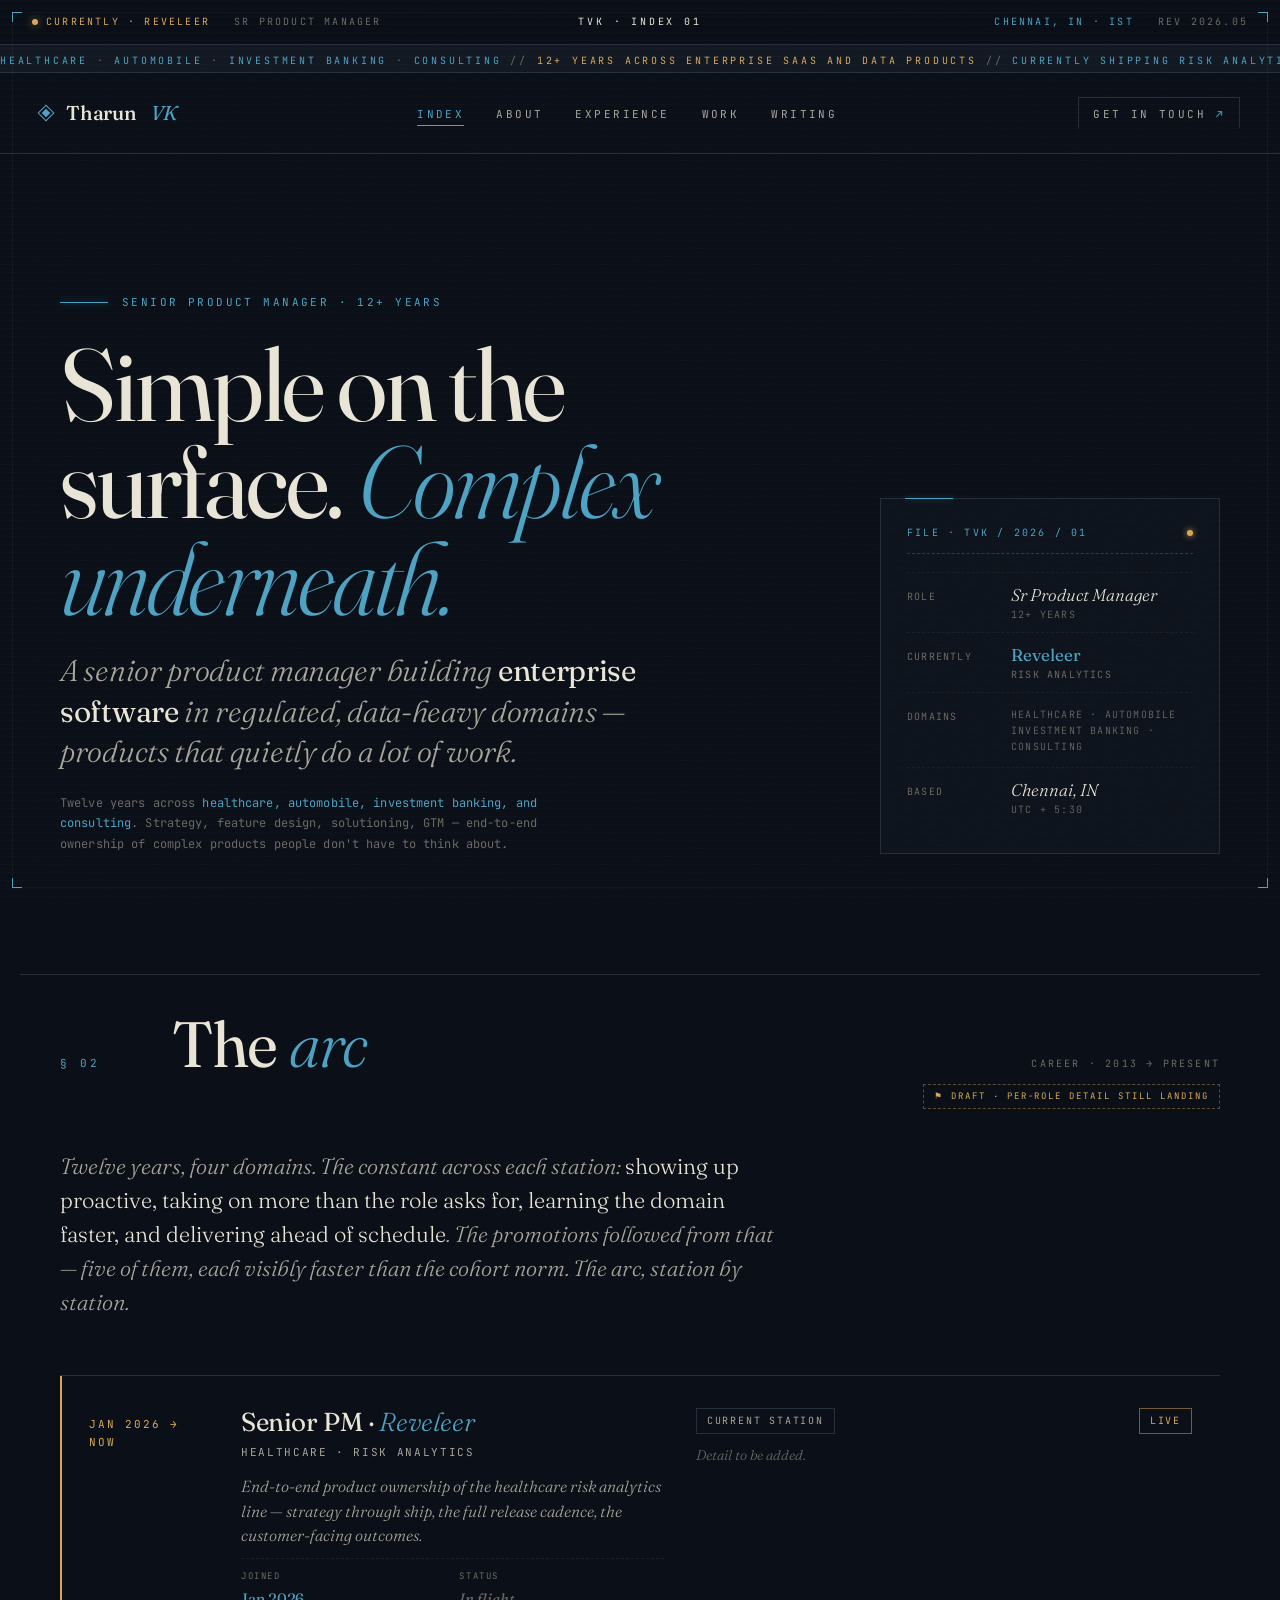
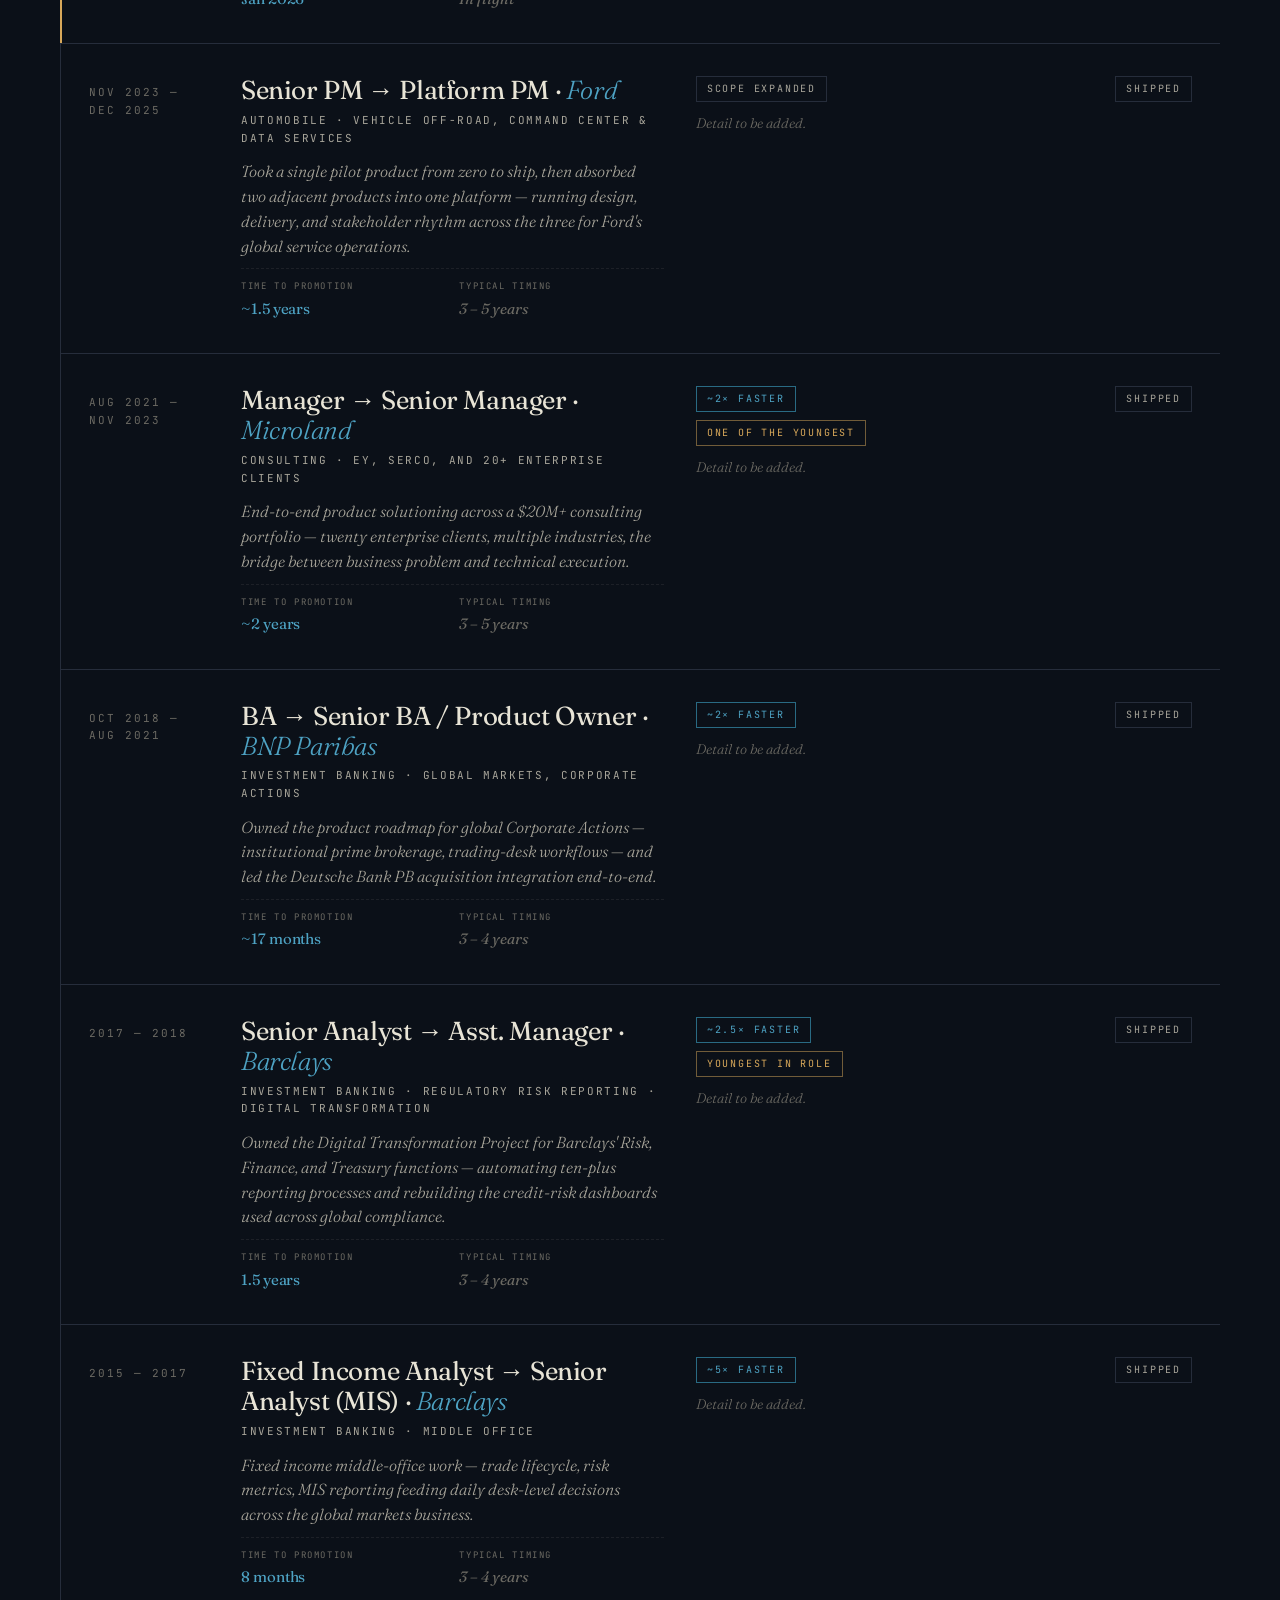
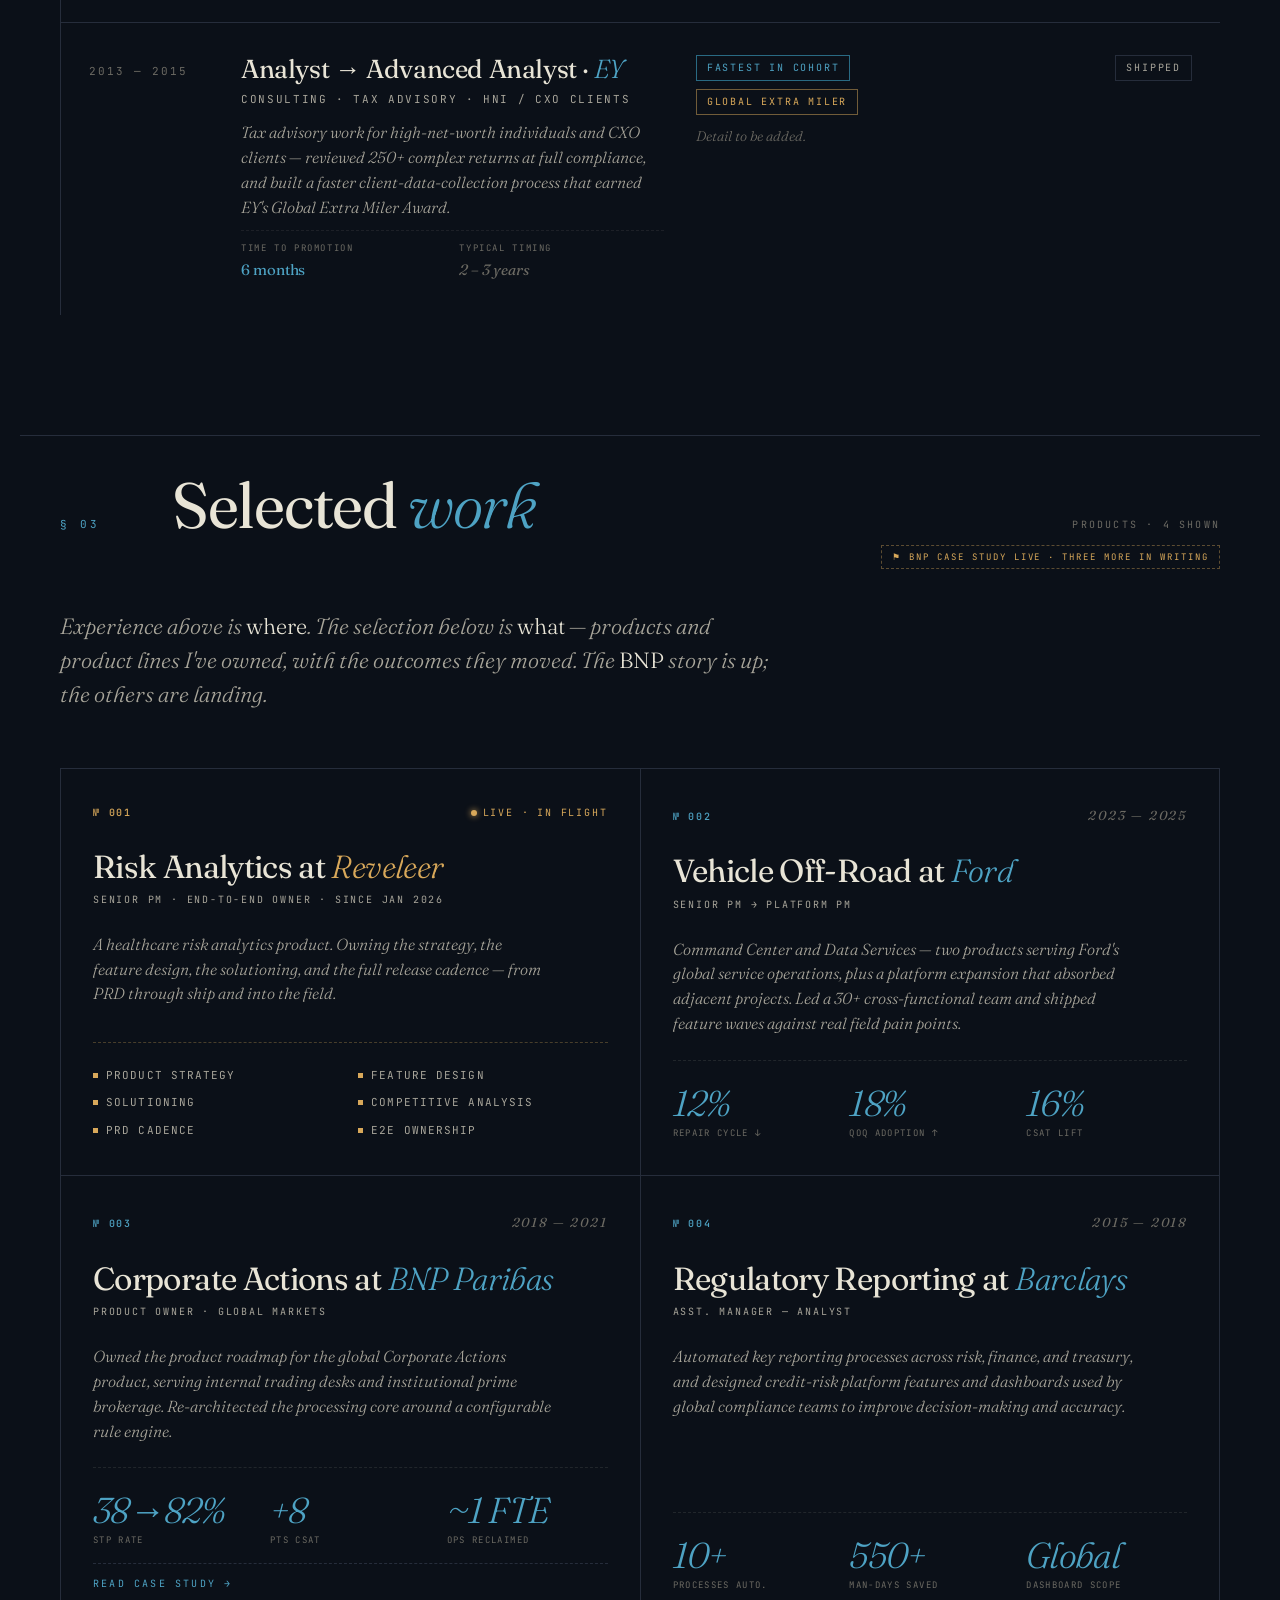
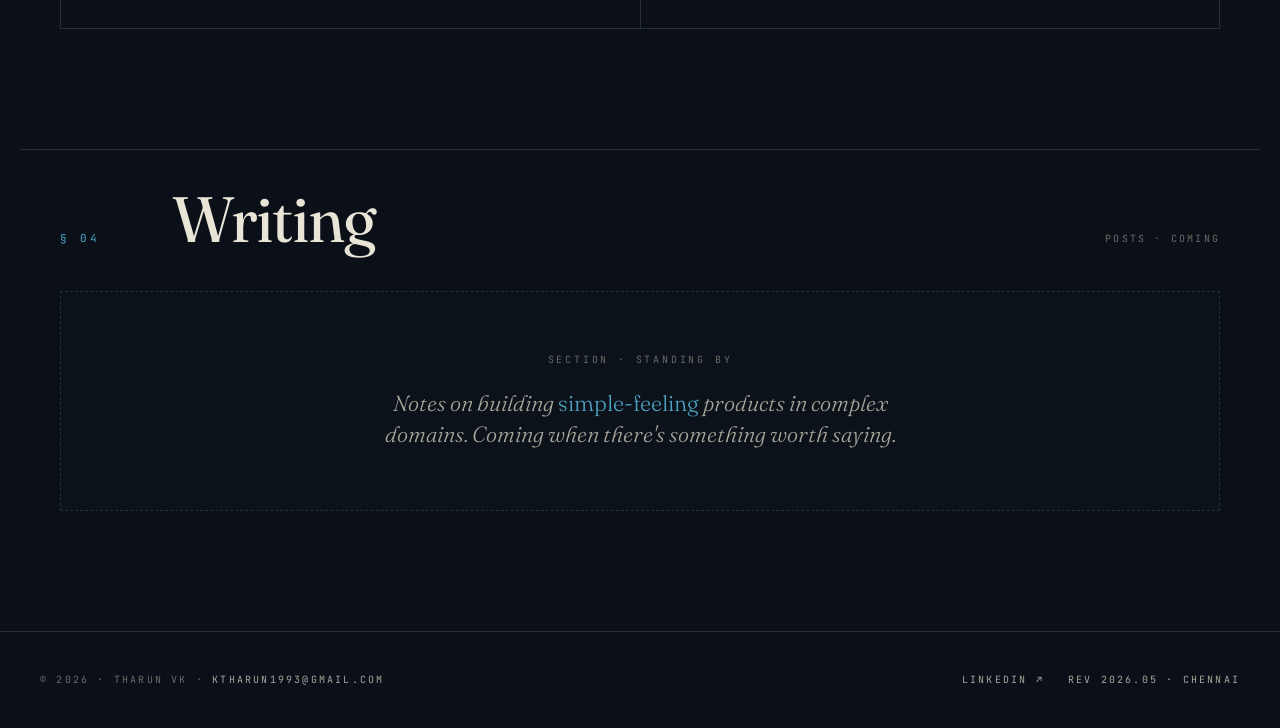
==== commit 9ada3580: "Update index.html Add BNP case study link + soften Reveleer recency" ====
--- a/index.html
+++ b/index.html
@@ -308,11 +308,11 @@
   </div>
 
   <div class="placeholder-ribbon">
-    <span class="tag">⚑ Placeholder · case studies in writing</span>
+    <span class="tag">⚑ BNP case study live · three more in writing</span>
   </div>
 
   <section class="work">
-    <p class="work-intro">Experience above is <em>where</em>. The selection below is <em>what</em> — products and product lines I've owned, with the outcomes they moved. Full case studies will live behind each card; for now, the highlights.</p>
+    <p class="work-intro">Experience above is <em>where</em>. The selection below is <em>what</em> — products and product lines I've owned, with the outcomes they moved. The <em>BNP</em> story is up; the others are landing.</p>
 
     <div class="work-grid">
 
@@ -322,7 +322,7 @@
           <span class="live-tag">Live · in flight</span>
         </div>
         <h3>Risk Analytics at <em>Reveleer</em></h3>
-        <div class="role">Senior PM · End-to-end owner · 2026 — present</div>
+        <div class="role">Senior PM · End-to-end owner · since Jan 2026</div>
         <p class="desc">A healthcare risk analytics product. Owning the strategy, the feature design, the solutioning, and the full release cadence — from PRD through ship and into the field.</p>
         <div class="scope">
           <span class="scope-item">Product strategy</span>
@@ -349,20 +349,23 @@
         </div>
       </article>
 
-      <article class="work-card">
-        <div class="meta">
-          <span class="num">№ 003</span>
-          <span class="yr">2018 — 2021</span>
-        </div>
-        <h3>Corporate Actions at <em>BNP Paribas</em></h3>
-        <div class="role">Product Owner · Global Markets</div>
-        <p class="desc">Owned the product roadmap for the global Corporate Actions product, serving internal trading desks and institutional prime brokerage. Plus the Deutsche Bank PB integration — coordinating product and tech for a seamless cutover.</p>
-        <div class="metrics">
-          <div class="metric"><div class="big">47%</div><div class="lbl">STP rate ↑</div></div>
-          <div class="metric"><div class="big">+8</div><div class="lbl">pts CSAT</div></div>
-          <div class="metric"><div class="big">5</div><div class="lbl">BAs led</div></div>
-        </div>
-      </article>
+      <a href="/work/bnp-corporate-actions.html" style="display:block;text-decoration:none;color:inherit;">
+        <article class="work-card">
+          <div class="meta">
+            <span class="num">№ 003</span>
+            <span class="yr">2018 — 2021</span>
+          </div>
+          <h3>Corporate Actions at <em>BNP Paribas</em></h3>
+          <div class="role">Product Owner · Global Markets</div>
+          <p class="desc">Owned the product roadmap for the global Corporate Actions product, serving internal trading desks and institutional prime brokerage. Re-architected the processing core around a configurable rule engine.</p>
+          <div class="metrics">
+            <div class="metric"><div class="big">38→82%</div><div class="lbl">STP rate</div></div>
+            <div class="metric"><div class="big">+8</div><div class="lbl">pts CSAT</div></div>
+            <div class="metric"><div class="big">~1 FTE</div><div class="lbl">ops reclaimed</div></div>
+          </div>
+          <div style="margin-top:var(--s-4);padding-top:var(--s-3);border-top:1px dashed var(--rivet);font-family:var(--mono);font-size:10px;text-transform:uppercase;letter-spacing:var(--ls-mono-md);color:var(--waterline);">Read case study →</div>
+        </article>
+      </a>
 
       <article class="work-card">
         <div class="meta">
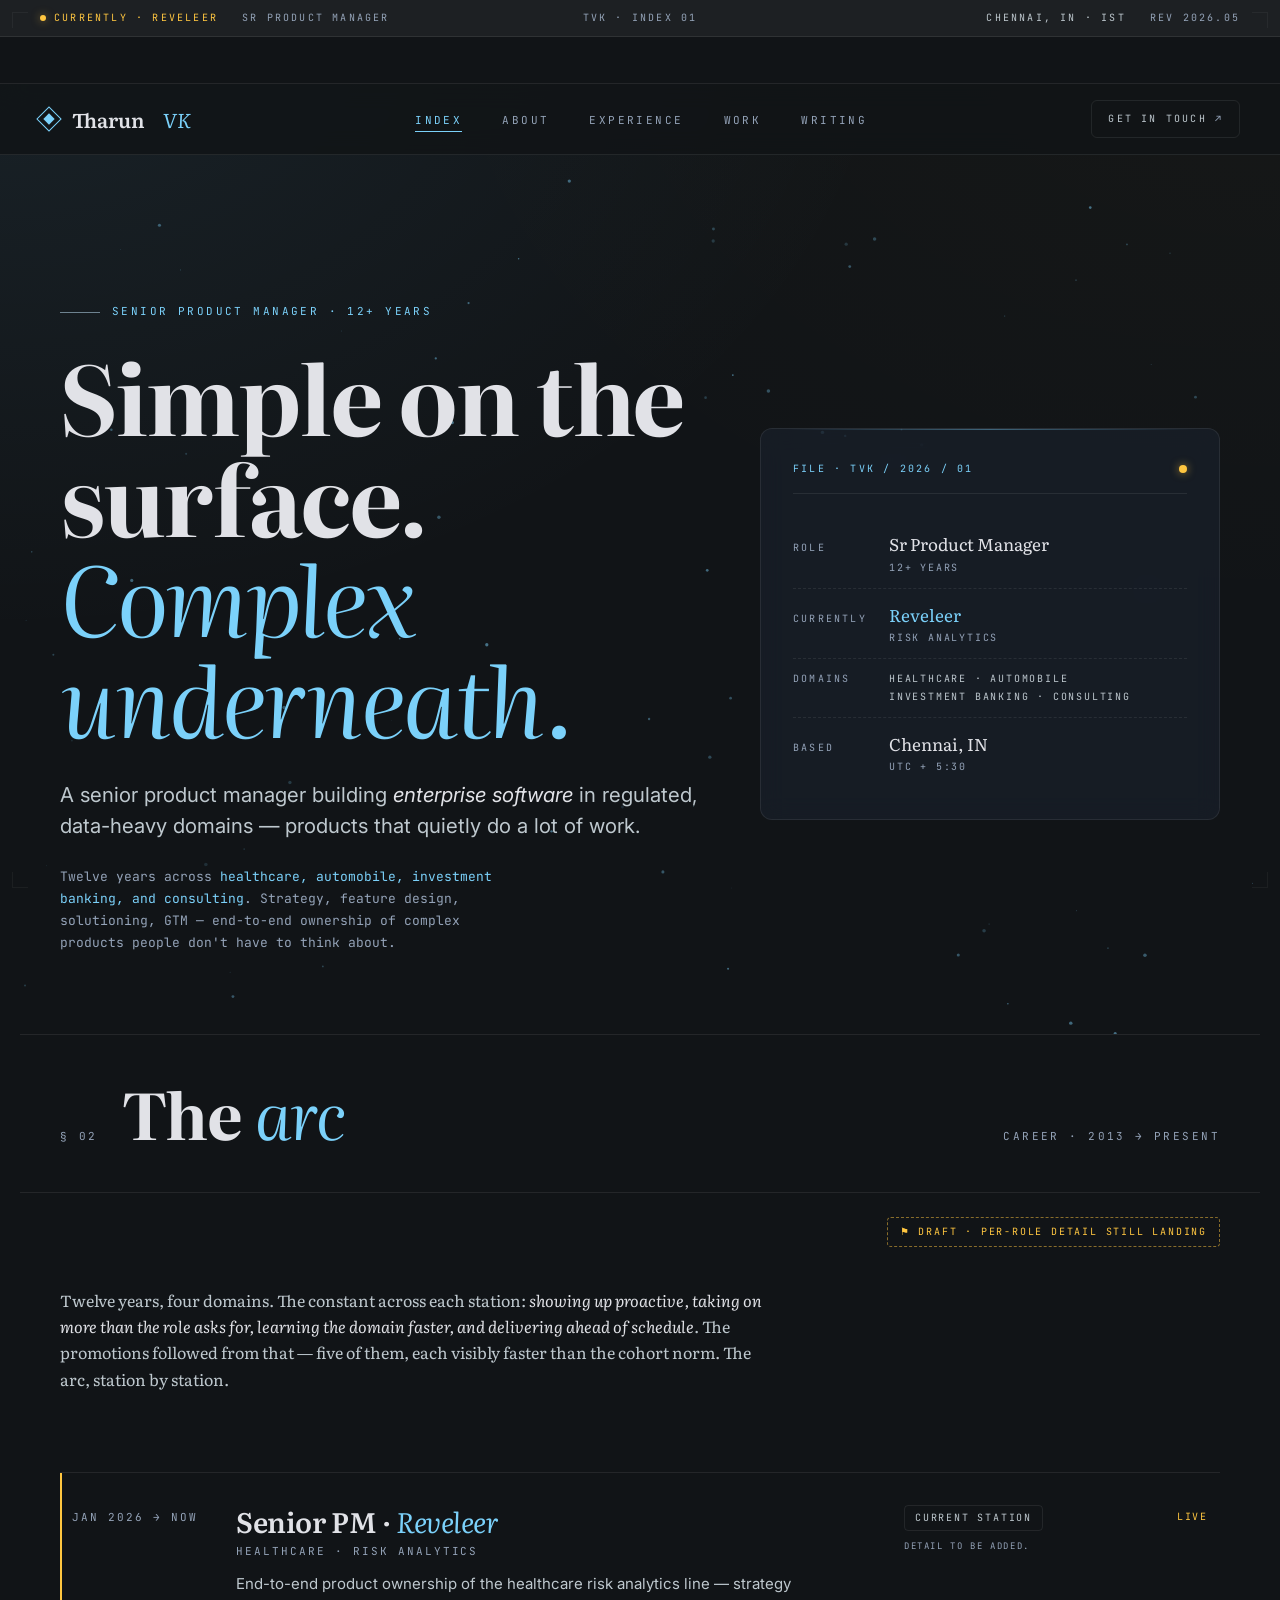
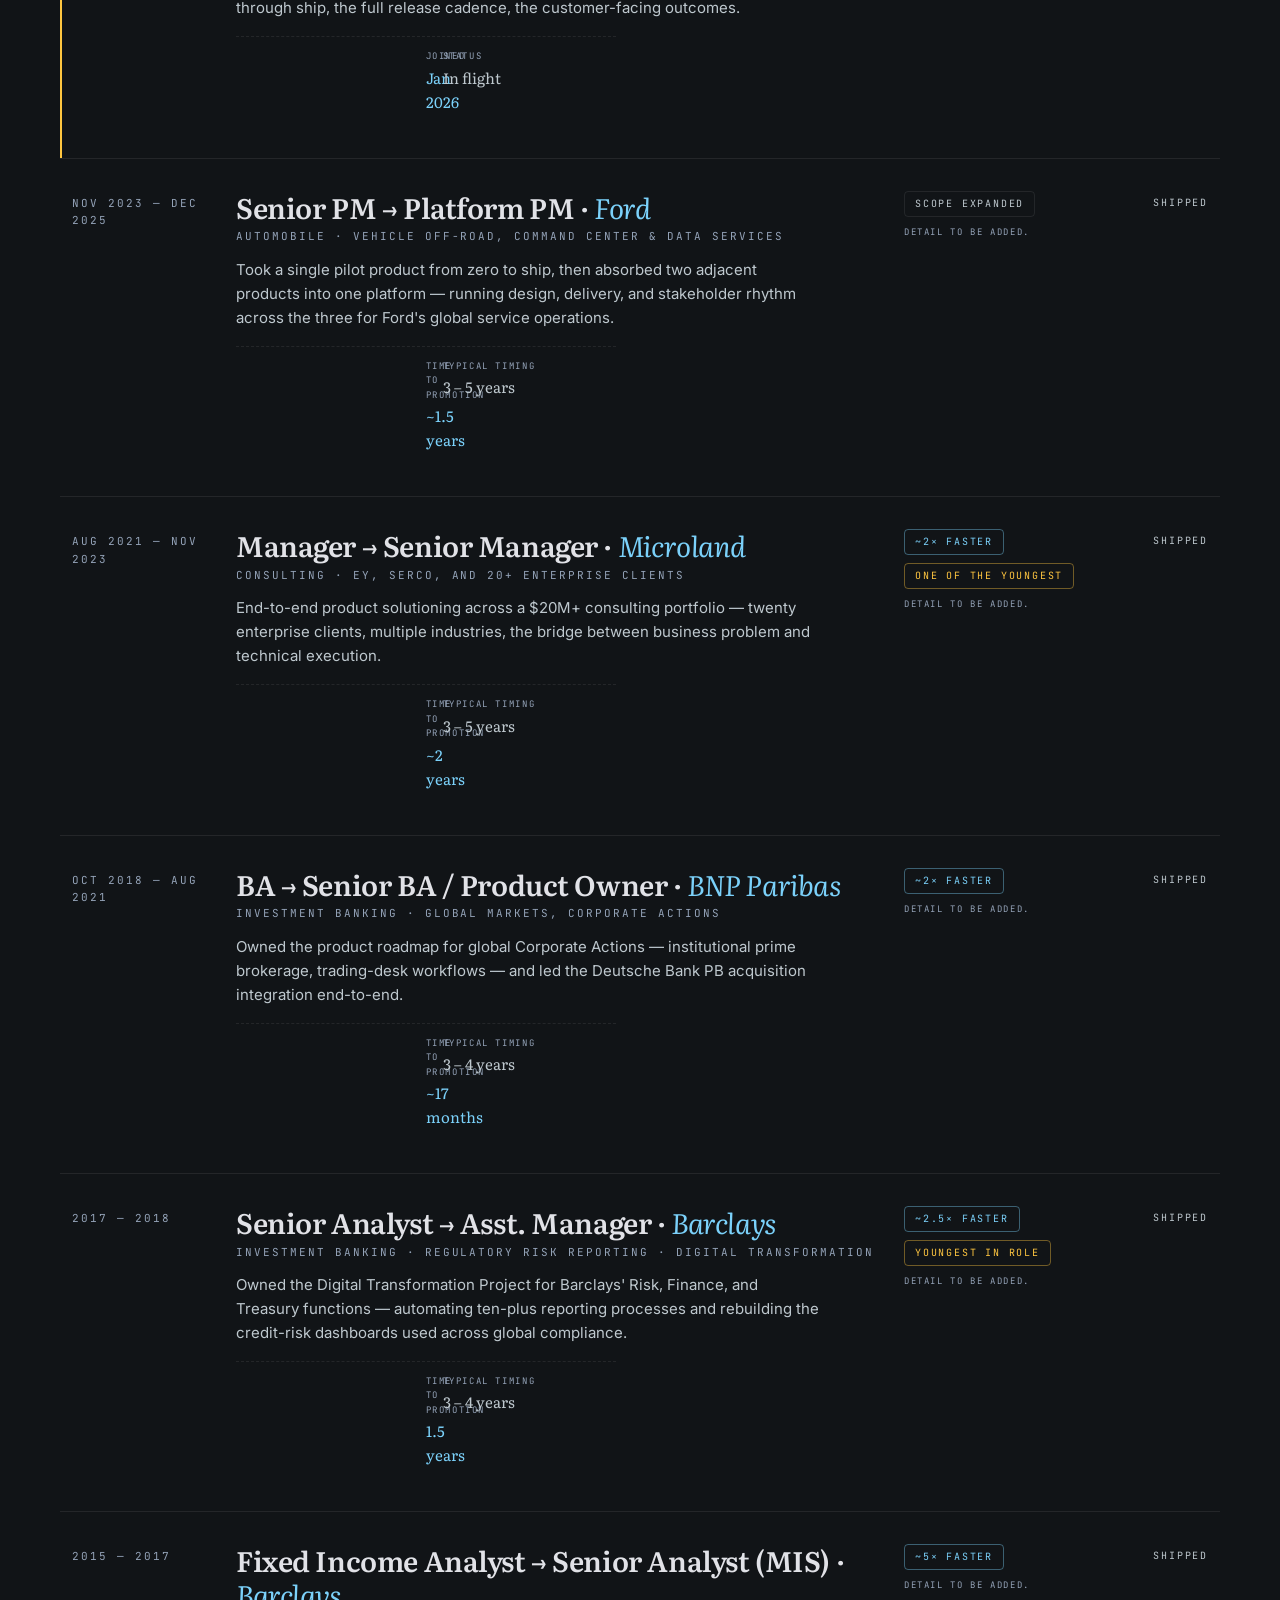
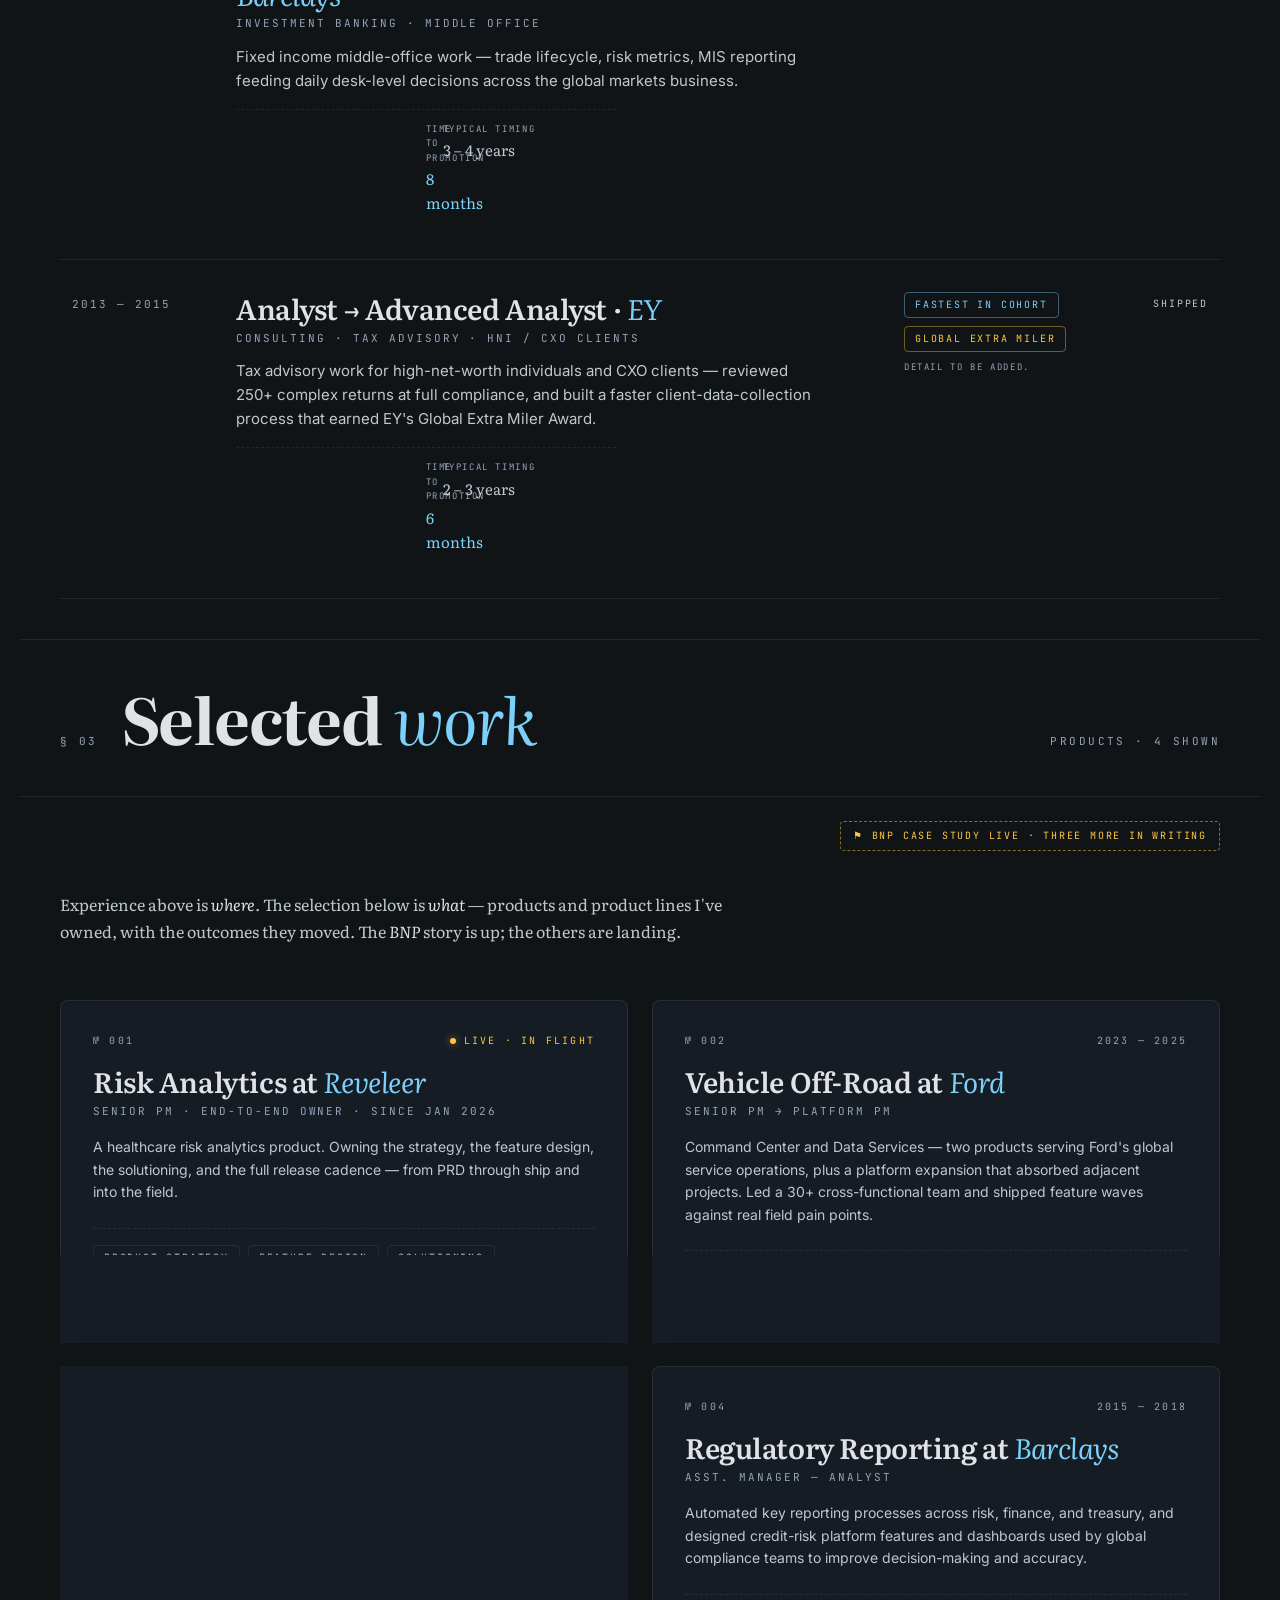
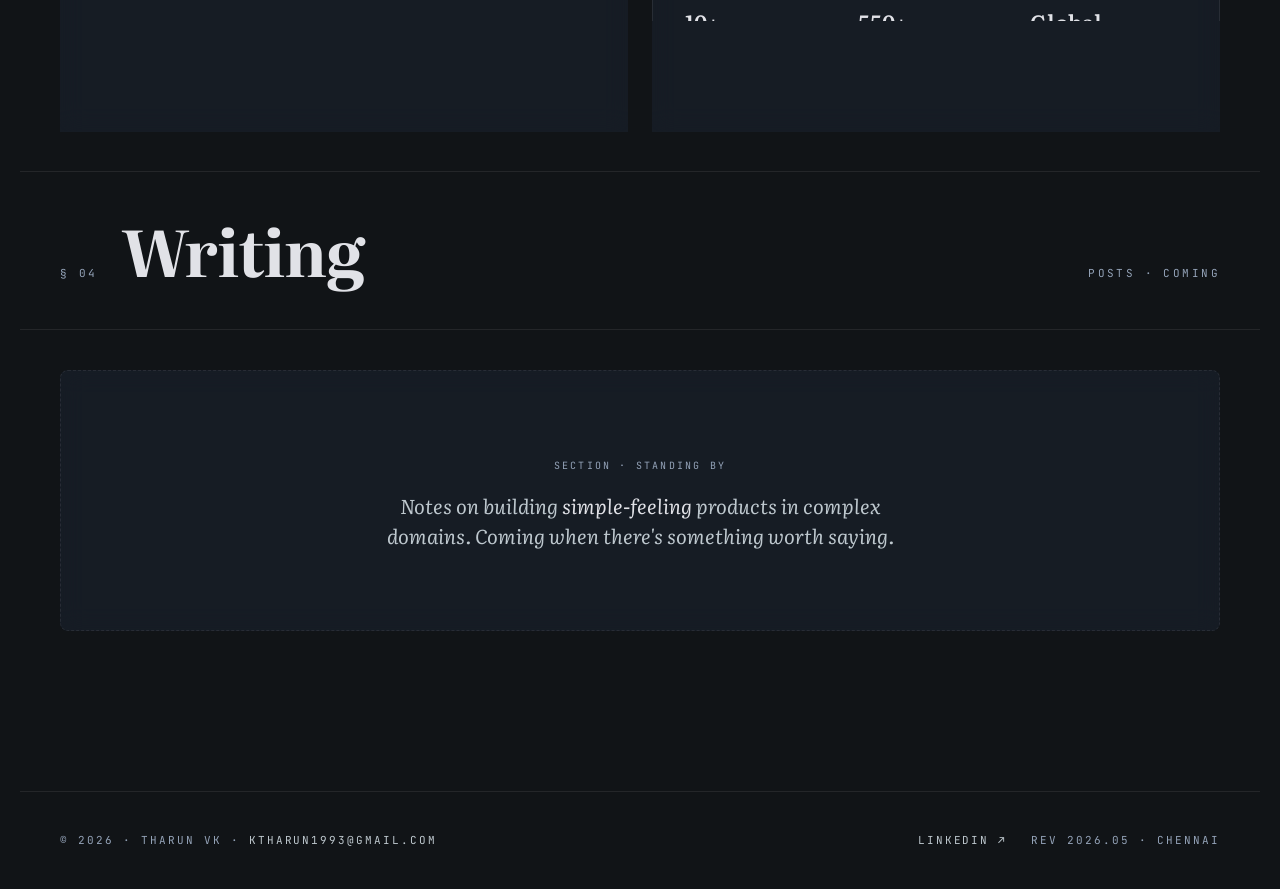
==== commit d842b9eb: "Initial design refresh: new tokens, fonts, particles, glassmorphism" ====
--- a/index.html
+++ b/index.html
@@ -21,7 +21,7 @@
   <!-- Fonts -->
   <link rel="preconnect" href="https://fonts.googleapis.com" />
   <link rel="preconnect" href="https://fonts.gstatic.com" crossorigin />
-  <link href="https://fonts.googleapis.com/css2?family=Fraunces:ital,opsz,wght@0,9..144,300;0,9..144,400;0,9..144,500;1,9..144,300;1,9..144,400&family=JetBrains+Mono:wght@300;400;500&display=swap" rel="stylesheet" />
+  <link href="https://fonts.googleapis.com/css2?family=Literata:ital,wght@0,400;0,500;0,600;0,700;1,400;1,500;1,600&family=Inter:wght@400;500;600&family=JetBrains+Mono:wght@400;500&display=swap" rel="stylesheet" />
 
   <!-- Site styles -->
   <link rel="stylesheet" href="/styles/tokens.css" />
@@ -77,6 +77,7 @@
 
   <!-- HERO -->
   <section class="hero">
+    <canvas id="particleCanvas" aria-hidden="true"></canvas>
     <div>
       <div class="eyebrow">Senior Product Manager · 12+ years</div>
       <h1>Simple on the surface. <em>Complex underneath.</em></h1>
@@ -409,5 +410,7 @@
   </div>
 </footer>
 
+<script src="/scripts/particles.js" defer></script>
+
 </body>
 </html>
--- a/styles/tokens.css
+++ b/styles/tokens.css
@@ -1,97 +1,94 @@
 /* ============================================================
-   tokens.css
-   The design tokens for tharunvk.com — the single source of
-   truth for color, typography, spacing, and motion.
-   Edit values here; every component picks them up automatically.
+   tokens.css — design refresh (Stitch language)
+   
+   The variable names here match the original token set so that
+   existing components and inline styles continue to work without
+   any HTML changes. Values are updated to match the new design
+   language documented in design-system.md.
+   
+   Original site language:    "Abyss / Paper / Waterline"
+   Refreshed site language:   "Ink / Mist / Sky"
    ============================================================ */
 
 :root {
 
-  /* ----- COLORS ----- */
+  /* ----- BACKGROUNDS ----- */
+  --abyss:    #111417;   /* primary page background — was #0b1018 */
+  --abyss-2:  #1d2023;   /* surface (cards, ticker)  — was #131923 */
+  --abyss-3:  #282a2e;   /* elevated surface         — was #1a2030 */
 
-  /* Background scale — deep navy, almost ink, with hints of blue */
-  --abyss:        #0b1018;   /* page background */
-  --abyss-2:      #131923;   /* surfaces, cards */
-  --abyss-3:      #1a2030;   /* elevated surfaces */
+  /* New surface tokens for glassmorphism (additive — components can opt in) */
+  --surface-glass:        rgba(30, 41, 59, 0.4);   /* slate-blue translucent */
+  --surface-glass-strong: rgba(30, 41, 59, 0.7);
+  --surface-blur:         12px;
 
-  /* Border / hairline scale */
-  --rivet:        #262d3b;   /* primary hairline */
-  --rivet-h:      #323a4a;   /* hover state */
+  /* ----- FOREGROUND / TEXT ----- */
+  --paper:      #e1e2e7;  /* primary text, headlines  — was #e8e4d6 */
+  --paper-dim:  #bec8ce;  /* secondary text            — was #a8a59a */
+  --paper-mute: #94a3b8;  /* labels, metadata          — was #6c6a63 */
 
-  /* Foreground / text */
-  --paper:        #e8e4d6;   /* primary text */
-  --paper-dim:    #a8a59a;   /* secondary text */
-  --paper-mute:   #6c6a63;   /* tertiary text, labels */
+  /* ----- ACCENTS ----- */
+  --waterline:    #7bd1fa;   /* primary accent (sky blue) — was #4ea3c4 */
+  --waterline-d:  #006686;   /* glow / shadow base        — was #296a83 */
+  --waterline-bright: #c5eaff; /* extra bright for hero accents */
+  --signal:       #ffc640;   /* secondary accent (live amber) — was #d8a85a */
+  --signal-dim:   #f9bd22;
 
-  /* Accents — used sparingly and semantically */
-  --waterline:    #4ea3c4;   /* primary accent — structure, italic emphasis */
-  --waterline-d:  #296a83;   /* shadow / glow base */
-  --signal:       #d8a85a;   /* secondary accent — "live" / current state only */
+  /* ----- BORDERS ----- */
+  --rivet:    rgba(255, 255, 255, 0.08);   /* primary hairline — was #262d3b */
+  --rivet-h:  rgba(255, 255, 255, 0.16);   /* hover state      — was #323a4a */
 
   /* ----- TYPOGRAPHY ----- */
+  --serif: 'Literata', Georgia, 'Times New Roman', serif;
+  --sans:  'Inter', -apple-system, BlinkMacSystemFont, 'Segoe UI', sans-serif;
+  --mono:  'JetBrains Mono', 'SF Mono', Menlo, Consolas, monospace;
 
-  --serif: 'Fraunces', Georgia, serif;
-  --mono:  'JetBrains Mono', 'SF Mono', Menlo, monospace;
+  /* Type scale — tuned for Literata/Inter pairing */
+  --t-eyebrow:    11px;
+  --t-body-mono:  12px;
+  --t-body:       16px;
+  --t-prose:      clamp(16px, 1.1vw, 18px);
+  --t-tagline:    clamp(22px, 2.2vw, 30px);
+  --t-h3:         clamp(24px, 2.4vw, 28px);
+  --t-h2:         clamp(40px, 5vw, 64px);
+  --t-h1:         clamp(56px, 8vw, 96px);
 
-  /* Type scale — clamped for fluid responsive sizing */
-  --t-eyebrow:    11px;                                      /* mono labels */
-  --t-body-mono:  12px;                                      /* mono body */
-  --t-body:       16px;                                      /* serif body */
-  --t-prose:      clamp(16px, 1.6vw, 18px);                  /* large body prose */
-  --t-tagline:    clamp(22px, 2.4vw, 30px);                  /* hero subtitle */
-  --t-h3:         26px;                                      /* row title */
-  --t-h2:         clamp(40px, 5vw, 64px);                    /* section title */
-  --t-h1:         clamp(56px, 8vw, 116px);                   /* hero headline */
-
-  /* Line heights */
-  --lh-tight:     0.95;
-  --lh-snug:      1.15;
-  --lh-base:      1.6;
-  --lh-loose:     1.7;
-
-  /* Letter spacing — used for mono uppercase labels */
-  --ls-mono-sm:   0.18em;
-  --ls-mono-md:   0.22em;
-  --ls-mono-lg:   0.28em;
+  /* Letter spacing for mono uppercase — unchanged */
+  --ls-mono-sm:  0.18em;
+  --ls-mono-md:  0.22em;
+  --ls-mono-lg:  0.28em;
 
   /* ----- SPACING ----- */
-  /* One scale, used everywhere. */
-
-  --s-1:    4px;
-  --s-2:    8px;
-  --s-3:    12px;
-  --s-4:    16px;
-  --s-5:    24px;
-  --s-6:    32px;
-  --s-7:    40px;
-  --s-8:    56px;
-  --s-9:    80px;
+  --s-1:   4px;
+  --s-2:   8px;
+  --s-3:   12px;
+  --s-4:   16px;
+  --s-5:   24px;
+  --s-6:   32px;
+  --s-7:   40px;
+  --s-8:   56px;
+  --s-9:   80px;
   --s-10:  120px;
   --s-11:  140px;
 
+  /* ----- SHAPE LANGUAGE ----- */
+  /* New soft corner radii (adopt Stitch). Originally these were 0. */
+  --r-sm:  4px;     /* tags, small chips */
+  --r-md:  6px;     /* buttons, inputs */
+  --r-lg:  8px;     /* cards */
+  --r-xl:  12px;    /* large surfaces, meta-card */
+
   /* ----- LAYOUT ----- */
-
-  --max-content:     1240px;
-  --gutter:          var(--s-7);   /* 40px desktop */
-  --gutter-mobile:   var(--s-5);   /* 24px mobile */
+  --max-content: 1240px;
+  --max-prose:   720px;
 
   /* ----- MOTION ----- */
+  --d-fast:    200ms;
+  --d-base:    350ms;
+  --d-slow:    600ms;
+  --d-breathe: 3s;
+  --d-marquee: 60s;
+  --ease-out:  cubic-bezier(0.2, 0.6, 0.2, 1);
+  --ease-soft: cubic-bezier(0.2, 0.8, 0.2, 1);
 
-  --ease-out:        cubic-bezier(0.2, 0.6, 0.2, 1);
-  --d-fast:          200ms;
-  --d-base:          350ms;
-  --d-slow:          600ms;
-  --d-breathe:       3s;       /* live status pip */
-  --d-marquee:       60s;      /* domain ticker */
-
-  /* ----- ELEVATION (used sparingly) ----- */
-  --glow-waterline:  0 0 6px var(--waterline-d);
-  --glow-signal:     0 0 6px var(--signal);
-
-  /* ----- Z-INDEX ----- */
-  --z-grid:        1;
-  --z-noise:       2;
-  --z-content:     3;
-  --z-statusbar:  50;
-  --z-frame:      80;
 }
--- a/styles/base.css
+++ b/styles/base.css
@@ -1,114 +1,84 @@
 /* ============================================================
-   base.css
-   Reset, typography defaults, and page-level texture.
-   Loaded after tokens.css, before components.css.
+   base.css — design refresh
+   
+   Reset, typography defaults, page texture, and global behaviour.
+   Loaded after tokens.css; components.css loads after this.
    ============================================================ */
 
-*, *::before, *::after {
-  margin: 0;
-  padding: 0;
-  box-sizing: border-box;
-}
+/* ----- RESET ----- */
+*, *::before, *::after { box-sizing: border-box; }
+* { margin: 0; padding: 0; }
 
 html {
+  -webkit-font-smoothing: antialiased;
+  -moz-osx-font-smoothing: grayscale;
+  text-rendering: optimizeLegibility;
   scroll-behavior: smooth;
 }
 
-html, body {
-  background: var(--abyss);
-  color: var(--paper);
-  font-family: var(--serif);
+body {
+  font-family: var(--sans);
   font-size: var(--t-body);
-  line-height: var(--lh-base);
-  -webkit-font-smoothing: antialiased;
-  -moz-osx-font-smoothing: grayscale;
+  line-height: 1.6;
+  color: var(--paper-dim);
+  background-color: var(--abyss);
+  /* Subtle mesh gradient — provides the depth Stitch's design uses. */
+  background-image:
+    radial-gradient(at 0% 0%,   rgba(125, 211, 252, 0.08) 0px, transparent 50%),
+    radial-gradient(at 100% 0%, rgba(249, 189, 34, 0.025) 0px, transparent 50%);
+  background-attachment: fixed;
   overflow-x: hidden;
+  min-height: 100vh;
 }
 
-::selection {
-  background: var(--waterline);
-  color: var(--abyss);
+img, svg, video, canvas, picture {
+  display: block;
+  max-width: 100%;
 }
 
 a {
   color: inherit;
   text-decoration: none;
 }
+a:focus-visible {
+  outline: 2px solid var(--waterline);
+  outline-offset: 2px;
+  border-radius: var(--r-sm);
+}
 
 button {
+  font: inherit;
+  cursor: pointer;
   background: none;
   border: none;
   color: inherit;
-  font: inherit;
-  cursor: pointer;
 }
 
-img, svg {
-  display: block;
-  max-width: 100%;
+/* ----- TYPOGRAPHY DEFAULTS ----- */
+h1, h2, h3, h4, h5, h6 {
+  font-family: var(--serif);
+  font-weight: 600;
+  line-height: 1.2;
+  letter-spacing: -0.015em;
+  color: var(--paper);
+}
+em {
+  font-style: italic;
+  color: var(--waterline);
+  font-weight: inherit;
+}
+strong {
+  font-weight: 600;
+  color: var(--paper);
 }
 
-/* ----------------------------------------------------------------
-   PAGE TEXTURE
-   Two stacked layers: a very faint horizontal grid, and a film
-   grain noise overlay. Both fixed, both barely visible, both
-   designed to give the dark surface a sense of being printed
-   on something rather than rendered flat.
-   ---------------------------------------------------------------- */
-
-body::before {
-  content: "";
-  position: fixed;
-  inset: 0;
-  pointer-events: none;
-  z-index: var(--z-grid);
-  background-image: linear-gradient(rgba(232, 228, 214, 0.018) 1px, transparent 1px);
-  background-size: 100% 8px;
+p {
+  font-family: var(--sans);
+  color: var(--paper-dim);
+  line-height: 1.65;
 }
 
-body::after {
-  content: "";
-  position: fixed;
-  inset: 0;
-  pointer-events: none;
-  z-index: var(--z-noise);
-  background: url("data:image/svg+xml;utf8,<svg xmlns='http://www.w3.org/2000/svg' width='200' height='200'><filter id='n'><feTurbulence type='fractalNoise' baseFrequency='0.92' numOctaves='2' stitchTiles='stitch'/><feColorMatrix values='0 0 0 0 0.9  0 0 0 0 0.92  0 0 0 0 0.95  0 0 0 0.025 0'/></filter><rect width='100%25' height='100%25' filter='url(%23n)'/></svg>");
-  opacity: 0.45;
-}
-
-main, header, section, footer, nav {
-  position: relative;
-  z-index: var(--z-content);
-}
-
-/* ----------------------------------------------------------------
-   LAYOUT PRIMITIVES
-   ---------------------------------------------------------------- */
-
-.container {
-  max-width: var(--max-content);
-  margin: 0 auto;
-  padding: 0 var(--gutter);
-}
-
-/* ----------------------------------------------------------------
-   MOTION KEYFRAMES — shared across components
-   ---------------------------------------------------------------- */
-
-@keyframes breathe {
-  0%, 100% { opacity: 1; }
-  50%      { opacity: 0.4; }
-}
-
-@keyframes marquee {
-  from { transform: translateX(100%); }
-  to   { transform: translateX(-100%); }
-}
-
-/* ----------------------------------------------------------------
-   ACCESSIBILITY — respect reduced motion
-   ---------------------------------------------------------------- */
-
+/* ----- ACCESSIBILITY ----- */
 @media (prefers-reduced-motion: reduce) {
   *, *::before, *::after {
     animation-duration: 0.01ms !important;
@@ -116,14 +86,11 @@
     transition-duration: 0.01ms !important;
     scroll-behavior: auto !important;
   }
+  /* Particle canvas should not render at all under reduced motion. */
+  #particleCanvas { display: none !important; }
 }
 
-/* ----------------------------------------------------------------
-   RESPONSIVE PADDING — applied at container level
-   ---------------------------------------------------------------- */
-
-@media (max-width: 900px) {
-  .container {
-    padding: 0 var(--gutter-mobile);
-  }
+::selection {
+  background: var(--waterline);
+  color: var(--abyss);
 }
--- a/styles/components.css
+++ b/styles/components.css
@@ -1,161 +1,159 @@
 /* ============================================================
-   components.css
-   All reusable site patterns, organised by section.
-   ============================================================ */
-
-
-/* ============================================================
-   CORNER FRAME
-   Fixed corner brackets that frame the entire viewport.
-   ============================================================ */
-
+   components.css — design refresh
+   
+   All component patterns re-skinned in the Stitch design language.
+   Class names match the original system so existing HTML continues
+   to work without changes.
+   ============================================================ */
+
+
+/* ============================================================
+   CORNER FRAME — kept for editorial feel, refined hairlines
+   ============================================================ */
 .frame {
   position: fixed;
   inset: 12px;
   pointer-events: none;
-  z-index: var(--z-frame);
-  border: 1px solid rgba(232, 228, 214, 0.04);
-}
-
+  z-index: 100;
+}
 .frame .c {
   position: absolute;
-  width: 10px;
-  height: 10px;
-  border: 1px solid var(--waterline);
-}
-
-.frame .c.tl { top: -1px;    left: -1px;  border-right: none;  border-bottom: none; }
-.frame .c.tr { top: -1px;    right: -1px; border-left: none;   border-bottom: none; }
-.frame .c.bl { bottom: -1px; left: -1px;  border-right: none;  border-top: none; }
-.frame .c.br { bottom: -1px; right: -1px; border-left: none;   border-top: none; }
-
-
-/* ============================================================
-   STATUS BAR
-   The thin operator-style strip at the very top.
-   ============================================================ */
-
+  width: 16px;
+  height: 16px;
+  border: 1px solid var(--rivet);
+  opacity: 0.6;
+}
+.frame .tl { top: 0;    left: 0;    border-right: none; border-bottom: none; }
+.frame .tr { top: 0;    right: 0;   border-left: none;  border-bottom: none; }
+.frame .bl { bottom: 0; left: 0;    border-right: none; border-top: none; }
+.frame .br { bottom: 0; right: 0;   border-left: none;  border-top: none; }
+
+
+/* ============================================================
+   STATUS BAR — top thin strip with live indicator
+   ============================================================ */
 .statusbar {
+  position: relative;
+  z-index: 30;
   display: grid;
   grid-template-columns: 1fr auto 1fr;
   align-items: center;
-  padding: 14px var(--s-6);
-  background: rgba(11, 16, 24, 0.85);
-  backdrop-filter: blur(6px);
+  gap: var(--s-5);
+  padding: 10px var(--s-7);
+  background: var(--abyss-2);
   border-bottom: 1px solid var(--rivet);
   font-family: var(--mono);
   font-size: 10px;
+  text-transform: uppercase;
   letter-spacing: var(--ls-mono-md);
-  text-transform: uppercase;
-  color: var(--paper-mute);
-  z-index: var(--z-statusbar);
-}
-
+  color: var(--paper-mute);
+}
 .statusbar .left,
 .statusbar .right {
   display: flex;
+  align-items: center;
   gap: var(--s-5);
-  align-items: center;
-}
-
+}
 .statusbar .right { justify-content: flex-end; }
-
-.statusbar .center {
-  color: var(--paper);
-  letter-spacing: var(--ls-mono-lg);
-}
-
-.statusbar .clk { color: var(--waterline); }
-
+.statusbar .center { text-align: center; }
+
+/* Live indicator with pulsing pip */
 .statusbar .live {
+  display: inline-flex;
+  align-items: center;
+  gap: var(--s-2);
   color: var(--signal);
-  display: inline-flex;
-  align-items: center;
-  gap: var(--s-2);
-}
-
-.statusbar .pip {
+}
+.statusbar .live .pip {
   width: 6px;
   height: 6px;
   border-radius: 50%;
   background: var(--signal);
-  box-shadow: 0 0 8px rgba(216, 168, 90, 0.6);
+  box-shadow: 0 0 8px rgba(255, 198, 64, 0.5);
   animation: breathe var(--d-breathe) ease-in-out infinite;
 }
-
-
-/* ============================================================
-   DOMAIN TICKER
-   A slow horizontal ticker that conveys "alive" without noise.
-   ============================================================ */
-
+@keyframes breathe {
+  0%, 100% { opacity: 1; }
+  50%      { opacity: 0.45; }
+}
+
+.statusbar .clk { color: var(--paper-dim); }
+
+
+/* ============================================================
+   DOMAIN TICKER — horizontally scrolling track
+   ============================================================ */
 .ticker {
-  height: 28px;
-  background: var(--abyss-2);
+  position: relative;
+  z-index: 25;
+  overflow: hidden;
+  background: var(--abyss);
   border-bottom: 1px solid var(--rivet);
-  overflow: hidden;
-  position: relative;
-}
-
+  padding: 10px 0;
+}
 .ticker-track {
+  display: inline-block;
   white-space: nowrap;
   font-family: var(--mono);
-  font-size: 10px;
+  font-size: 11px;
+  text-transform: uppercase;
   letter-spacing: var(--ls-mono-lg);
-  text-transform: uppercase;
-  color: var(--waterline);
-  padding-top: 8px;
+  color: var(--paper-dim);
   animation: marquee var(--d-marquee) linear infinite;
-  display: inline-block;
-}
-
-.ticker-track .w { color: var(--signal); }
-.ticker-track .m { color: var(--paper-mute); }
+  padding-left: 100%;
+}
+.ticker-track .m { color: var(--paper-mute); margin: 0 var(--s-3); }
+.ticker-track .w { color: var(--paper); }
+@keyframes marquee {
+  from { transform: translateX(0); }
+  to   { transform: translateX(-100%); }
+}
 
 
 /* ============================================================
    PRIMARY NAV
-   Logo · centered links · right-side action.
-   ============================================================ */
-
+   ============================================================ */
 nav.primary {
+  position: sticky;
+  top: 0;
+  z-index: 40;
   display: grid;
   grid-template-columns: auto 1fr auto;
   align-items: center;
-  padding: var(--s-5) var(--s-7);
   gap: var(--s-7);
+  padding: var(--s-4) var(--s-7);
+  background: rgba(17, 20, 23, 0.85);
+  backdrop-filter: blur(var(--surface-blur));
+  -webkit-backdrop-filter: blur(var(--surface-blur));
   border-bottom: 1px solid var(--rivet);
 }
-
-.brand {
-  font-family: var(--serif);
-  font-weight: 500;
+nav.primary .brand {
+  display: inline-flex;
+  align-items: center;
+  gap: 14px;
+  font-family: var(--serif);
+  font-weight: 600;
   font-size: 20px;
-  letter-spacing: -0.01em;
-  color: var(--paper);
-  display: flex;
-  align-items: center;
-  gap: 14px;
-}
-
-.brand em {
-  font-style: italic;
+  color: var(--paper);
+}
+nav.primary .brand em {
+  font-style: italic;
+  font-weight: 400;
   color: var(--waterline);
-  font-weight: 400;
-}
-
-.brand-glyph {
-  width: 12px;
-  height: 12px;
+  margin-left: 4px;
+}
+nav.primary .brand-glyph {
+  display: inline-block;
+  width: 18px;
+  height: 18px;
   border: 1px solid var(--waterline);
   transform: rotate(45deg);
   position: relative;
 }
-
-.brand-glyph::after {
-  content: "";
+nav.primary .brand-glyph::after {
+  content: '';
   position: absolute;
-  inset: 2px;
+  inset: 4px;
   background: var(--waterline);
 }
 
@@ -163,845 +161,744 @@
   list-style: none;
   display: flex;
   justify-content: center;
-  gap: var(--s-6);
-}
-
-nav.primary a {
-  color: var(--paper-dim);
-  font-family: var(--mono);
-  font-size: var(--t-eyebrow);
+  gap: var(--s-7);
+}
+nav.primary ul a {
+  font-family: var(--mono);
+  font-size: 11px;
+  text-transform: uppercase;
   letter-spacing: var(--ls-mono-md);
-  text-transform: uppercase;
-  transition: color var(--d-base);
-  padding-bottom: var(--s-1);
+  color: var(--paper-mute);
+  padding-bottom: 4px;
   border-bottom: 1px solid transparent;
-}
-
-nav.primary a:hover {
-  color: var(--paper);
-  border-bottom-color: var(--waterline);
-}
-
-nav.primary a.active {
+  transition: color var(--d-base) var(--ease-out),
+              border-color var(--d-base) var(--ease-out);
+}
+nav.primary ul a:hover { color: var(--paper); }
+nav.primary ul a.active {
   color: var(--waterline);
   border-bottom-color: var(--waterline);
 }
 
-.nav-cta {
-  font-family: var(--mono);
-  font-size: 10px;
+nav.primary .nav-cta {
+  display: inline-flex;
+  align-items: center;
+  gap: var(--s-2);
+  padding: 10px var(--s-4);
+  border: 1px solid var(--rivet);
+  border-radius: var(--r-md);
+  font-family: var(--mono);
+  font-size: 10px;
+  text-transform: uppercase;
   letter-spacing: var(--ls-mono-md);
-  text-transform: uppercase;
-  color: var(--paper-dim);
-  border: 1px solid var(--rivet);
-  padding: var(--s-2) 14px;
-  transition: border-color var(--d-base), color var(--d-base);
-}
-
-.nav-cta:hover {
-  border-color: var(--waterline);
-  color: var(--waterline);
-}
-
-.nav-cta em {
-  color: var(--waterline);
+  color: var(--paper-dim);
+  transition: all var(--d-base) var(--ease-out);
+}
+nav.primary .nav-cta:hover {
+  border-color: rgba(123, 209, 250, 0.4);
+  color: var(--paper);
+}
+nav.primary .nav-cta em {
   font-style: normal;
-}
-
-
-/* ============================================================
-   HERO
-   Two-column: large headline + tagline + lede / meta-card.
-   ============================================================ */
-
-.hero {
-  padding: var(--s-11) var(--s-7) var(--s-10);
+  color: var(--paper-mute);
+  transition: color var(--d-base);
+}
+nav.primary .nav-cta:hover em { color: var(--waterline); }
+
+
+/* ============================================================
+   HERO — home page
+   The particle canvas is layered into the hero section via the
+   home page HTML; this provides the layout shell.
+   ============================================================ */
+main .hero {
+  position: relative;
+  z-index: 2;
   max-width: var(--max-content);
   margin: 0 auto;
+  padding: var(--s-11) var(--s-7) var(--s-9);
   display: grid;
-  grid-template-columns: 1fr 340px;
-  gap: var(--s-9);
-  align-items: end;
+  grid-template-columns: minmax(0, 1.4fr) minmax(280px, 1fr);
+  gap: var(--s-8);
+  align-items: center;
+  min-height: calc(100vh - 120px);
 }
 
 .hero .eyebrow {
+  display: inline-flex;
+  align-items: center;
+  gap: var(--s-3);
   font-family: var(--mono);
   font-size: var(--t-eyebrow);
+  text-transform: uppercase;
   letter-spacing: var(--ls-mono-md);
-  text-transform: uppercase;
   color: var(--waterline);
   margin-bottom: var(--s-5);
-  display: flex;
-  align-items: center;
-  gap: 14px;
-}
-
+}
 .hero .eyebrow::before {
-  content: "";
-  width: 48px;
+  content: '';
+  width: 40px;
   height: 1px;
+  background: var(--waterline-bright);
+  opacity: 0.5;
+}
+
+.hero h1 {
+  font-family: var(--serif);
+  font-weight: 700;
+  font-size: var(--t-h1);
+  line-height: 1.05;
+  letter-spacing: -0.025em;
+  color: var(--paper);
+  margin-bottom: var(--s-6);
+}
+.hero h1 em {
+  font-style: italic;
+  color: var(--waterline);
+  font-weight: 400;
+}
+
+.hero .tagline {
+  font-family: var(--sans);
+  font-size: clamp(18px, 1.6vw, 22px);
+  line-height: 1.5;
+  color: var(--paper-dim);
+  margin-bottom: var(--s-5);
+  max-width: 60ch;
+}
+.hero .tagline em {
+  font-style: italic;
+  color: var(--paper);
+}
+
+.hero .lede {
+  font-family: var(--mono);
+  font-size: 13px;
+  line-height: 1.7;
+  color: var(--paper-mute);
+  max-width: 55ch;
+}
+.hero .lede .accent { color: var(--waterline); }
+
+
+/* ============================================================
+   META CARD — file-style key/value summary
+   Glassmorphic in the refresh.
+   ============================================================ */
+.meta-card {
+  background: var(--surface-glass);
+  backdrop-filter: blur(var(--surface-blur));
+  -webkit-backdrop-filter: blur(var(--surface-blur));
+  border: 1px solid var(--rivet);
+  border-radius: var(--r-xl);
+  padding: var(--s-6);
+  position: relative;
+  transition: border-color var(--d-base) var(--ease-out),
+              box-shadow var(--d-base) var(--ease-out);
+}
+.meta-card:hover {
+  border-color: rgba(123, 209, 250, 0.25);
+  box-shadow: 0 0 32px rgba(123, 209, 250, 0.08);
+}
+
+.meta-card::before {
+  content: '';
+  position: absolute;
+  top: 0;
+  left: var(--s-5);
+  right: var(--s-5);
+  height: 1px;
+  background: linear-gradient(to right, transparent, var(--waterline), transparent);
+  opacity: 0.4;
+}
+
+.meta-card .file-id {
+  display: flex;
+  justify-content: space-between;
+  align-items: center;
+  padding-bottom: var(--s-4);
+  margin-bottom: var(--s-5);
+  border-bottom: 1px solid var(--rivet);
+  font-family: var(--mono);
+  font-size: 10px;
+  text-transform: uppercase;
+  letter-spacing: var(--ls-mono-md);
+  color: var(--waterline);
+}
+.meta-card .file-id .pip {
+  width: 8px;
+  height: 8px;
+  border-radius: 50%;
+  background: var(--signal);
+  box-shadow: 0 0 8px rgba(255, 198, 64, 0.6);
+  animation: breathe var(--d-breathe) ease-in-out infinite;
+}
+
+.meta-card .row {
+  display: grid;
+  grid-template-columns: 80px 1fr;
+  gap: var(--s-4);
+  align-items: baseline;
+  padding: var(--s-3) 0;
+  border-bottom: 1px dashed var(--rivet);
+}
+.meta-card .row:last-child { border-bottom: none; }
+
+.meta-card .row .k {
+  font-family: var(--mono);
+  font-size: 10px;
+  text-transform: uppercase;
+  letter-spacing: var(--ls-mono-md);
+  color: var(--paper-mute);
+}
+.meta-card .row .v {
+  font-family: var(--serif);
+  font-size: 17px;
+  color: var(--paper);
+  display: flex;
+  flex-direction: column;
+  gap: 2px;
+}
+.meta-card .row .v.accent { color: var(--waterline); }
+.meta-card .row .v small {
+  font-family: var(--mono);
+  font-size: 10px;
+  text-transform: uppercase;
+  letter-spacing: var(--ls-mono-sm);
+  color: var(--paper-mute);
+}
+.meta-card .row .v.domains-list {
+  font-family: var(--mono);
+  font-size: 10px;
+  text-transform: uppercase;
+  letter-spacing: var(--ls-mono-sm);
+}
+.meta-card .row .v.domains-list small { color: var(--paper-dim); }
+
+
+/* ============================================================
+   SECTION HEADER
+   ============================================================ */
+.sec-head {
+  max-width: var(--max-content);
+  margin: 0 auto;
+  padding: var(--s-7);
+  display: grid;
+  grid-template-columns: auto 1fr auto;
+  align-items: baseline;
+  gap: var(--s-5);
+  border-top: 1px solid var(--rivet);
+  border-bottom: 1px solid var(--rivet);
+}
+.sec-head .num {
+  font-family: var(--mono);
+  font-size: 11px;
+  text-transform: uppercase;
+  letter-spacing: var(--ls-mono-md);
+  color: var(--paper-mute);
+}
+.sec-head h2 {
+  font-family: var(--serif);
+  font-weight: 700;
+  font-size: var(--t-h2);
+  letter-spacing: -0.02em;
+  color: var(--paper);
+}
+.sec-head h2 em {
+  font-style: italic;
+  font-weight: 400;
+  color: var(--waterline);
+}
+.sec-head .meta {
+  font-family: var(--mono);
+  font-size: 11px;
+  text-transform: uppercase;
+  letter-spacing: var(--ls-mono-md);
+  color: var(--paper-mute);
+}
+
+
+/* ============================================================
+   PLACEHOLDER RIBBON
+   ============================================================ */
+.placeholder-ribbon {
+  max-width: var(--max-content);
+  margin: 0 auto;
+  padding: var(--s-5) var(--s-7) 0;
+  display: flex;
+  justify-content: flex-end;
+}
+.placeholder-ribbon .tag {
+  display: inline-block;
+  padding: 6px var(--s-3);
+  border: 1px dashed rgba(255, 198, 64, 0.5);
+  border-radius: var(--r-sm);
+  font-family: var(--mono);
+  font-size: 10px;
+  text-transform: uppercase;
+  letter-spacing: var(--ls-mono-sm);
+  color: var(--signal);
+}
+
+
+/* ============================================================
+   EXPERIENCE / THE ARC
+   ============================================================ */
+.experience {
+  max-width: var(--max-content);
+  margin: 0 auto;
+  padding: var(--s-7);
+}
+.exp-intro {
+  font-family: var(--serif);
+  font-size: var(--t-prose);
+  line-height: 1.65;
+  color: var(--paper-dim);
+  max-width: 80ch;
+  margin-bottom: var(--s-9);
+}
+.exp-intro em {
+  font-style: italic;
+  color: var(--paper);
+}
+
+.exp-list {
+  display: flex;
+  flex-direction: column;
+}
+
+.exp-row {
+  position: relative;
+  display: grid;
+  grid-template-columns: 140px 1fr 200px 80px;
+  gap: var(--s-5);
+  padding: var(--s-6) var(--s-3);
+  border-top: 1px solid var(--rivet);
+  transition: background var(--d-base) var(--ease-out);
+}
+.exp-row:last-child { border-bottom: 1px solid var(--rivet); }
+.exp-row:hover { background: rgba(255, 255, 255, 0.015); }
+.exp-row:hover::before {
+  content: '';
+  position: absolute;
+  left: 0;
+  top: 0;
+  bottom: 0;
+  width: 2px;
   background: var(--waterline);
-  box-shadow: var(--glow-waterline);
-}
-
-.hero h1 {
-  font-family: var(--serif);
+}
+
+.exp-row.current::before {
+  content: '';
+  position: absolute;
+  left: 0;
+  top: 0;
+  bottom: 0;
+  width: 2px;
+  background: var(--signal);
+}
+
+.exp-row .yr {
+  font-family: var(--mono);
+  font-size: 11px;
+  text-transform: uppercase;
+  letter-spacing: var(--ls-mono-sm);
+  color: var(--paper-mute);
+  padding-top: 4px;
+}
+
+.exp-row .body h3 {
+  font-family: var(--serif);
+  font-weight: 600;
+  font-size: var(--t-h3);
+  color: var(--paper);
+  margin-bottom: 4px;
+}
+.exp-row .body h3 em {
+  font-style: italic;
   font-weight: 400;
-  font-size: var(--t-h1);
-  line-height: var(--lh-tight);
-  letter-spacing: -0.025em;
-  color: var(--paper);
-  margin-bottom: var(--s-5);
-}
-
-.hero h1 em {
-  font-style: italic;
-  font-weight: 300;
   color: var(--waterline);
 }
-
-.hero .tagline {
-  font-family: var(--serif);
-  font-style: italic;
-  font-weight: 300;
-  font-size: var(--t-tagline);
-  line-height: 1.35;
-  color: var(--paper-dim);
-  max-width: 620px;
-  letter-spacing: -0.01em;
-  margin-bottom: 20px;
-}
-
-.hero .tagline em {
-  font-style: normal;
-  color: var(--paper);
-  font-weight: 400;
-}
-
-.hero .lede {
-  font-family: var(--mono);
-  font-size: var(--t-body-mono);
-  line-height: var(--lh-loose);
-  color: var(--paper-mute);
-  max-width: 540px;
-  letter-spacing: 0.01em;
-}
-
-.hero .lede .accent { color: var(--waterline); }
-
-
-/* ============================================================
-   META CARD
-   The "file" card that sits in the hero (and reused elsewhere).
-   Key/value pairs styled as schema annotations.
-   ============================================================ */
-
-.meta-card {
+.exp-row .body .role {
+  font-family: var(--mono);
+  font-size: 11px;
+  text-transform: uppercase;
+  letter-spacing: var(--ls-mono-sm);
+  color: var(--paper-mute);
+  margin-bottom: var(--s-3);
+}
+.exp-row .body .note {
+  font-family: var(--sans);
+  font-size: 15px;
+  line-height: 1.6;
+  color: var(--paper-dim);
+  max-width: 65ch;
+  margin-bottom: var(--s-4);
+}
+.exp-row .body .note em {
+  font-style: italic;
+  color: var(--paper);
+}
+
+.exp-row .promo {
+  display: grid;
+  grid-template-columns: 1fr 1px 1fr;
+  gap: var(--s-4);
+  align-items: start;
+  padding: var(--s-3) 0;
+  border-top: 1px dashed var(--rivet);
+  max-width: 380px;
+}
+.exp-row .promo::before { content: ''; }
+.exp-row .promo > div { display: flex; flex-direction: column; gap: 2px; }
+.exp-row .promo .label {
+  font-family: var(--mono);
+  font-size: 9px;
+  text-transform: uppercase;
+  letter-spacing: var(--ls-mono-sm);
+  color: var(--paper-mute);
+}
+.exp-row .promo .val {
+  font-family: var(--serif);
+  font-size: 15px;
+  color: var(--paper);
+}
+.exp-row .promo .val.fast { color: var(--waterline); }
+.exp-row .promo .val.typical { color: var(--paper-dim); }
+
+.exp-row .marker {
+  display: flex;
+  flex-direction: column;
+  gap: var(--s-2);
+  align-items: flex-start;
+}
+.exp-row .marker .badge {
+  display: inline-block;
+  padding: 4px 10px;
+  border-radius: var(--r-sm);
+  font-family: var(--mono);
+  font-size: 10px;
+  text-transform: uppercase;
+  letter-spacing: var(--ls-mono-sm);
   border: 1px solid var(--rivet);
-  background: rgba(19, 25, 35, 0.5);
-  padding: 26px;
+  color: var(--paper-dim);
+}
+.exp-row .marker .badge.fast {
+  border-color: rgba(123, 209, 250, 0.4);
+  color: var(--waterline);
+}
+.exp-row .marker .badge.young {
+  border-color: rgba(255, 198, 64, 0.4);
+  color: var(--signal);
+}
+.exp-row .marker .note {
+  font-family: var(--mono);
+  font-size: 9px;
+  text-transform: uppercase;
+  letter-spacing: var(--ls-mono-sm);
+  color: var(--paper-mute);
+}
+
+.exp-row .status {
+  font-family: var(--mono);
+  font-size: 10px;
+  text-transform: uppercase;
+  letter-spacing: var(--ls-mono-sm);
+  color: var(--paper-mute);
+  text-align: right;
+  padding-top: 4px;
+}
+.exp-row .status .v {
+  color: var(--paper-dim);
+}
+.exp-row.current .status .v {
+  color: var(--signal);
+}
+
+
+/* ============================================================
+   WORK
+   ============================================================ */
+.work {
+  max-width: var(--max-content);
+  margin: 0 auto;
+  padding: var(--s-7);
+}
+.work-intro {
+  font-family: var(--serif);
+  font-size: var(--t-prose);
+  line-height: 1.65;
+  color: var(--paper-dim);
+  max-width: 80ch;
+  margin-bottom: var(--s-8);
+}
+.work-intro em {
+  font-style: italic;
+  color: var(--paper);
+}
+
+.work-grid {
+  display: grid;
+  grid-template-columns: repeat(2, 1fr);
+  gap: var(--s-5);
+}
+
+.work-card {
+  background: var(--surface-glass);
+  backdrop-filter: blur(var(--surface-blur));
+  -webkit-backdrop-filter: blur(var(--surface-blur));
+  border: 1px solid var(--rivet);
+  border-radius: var(--r-lg);
+  padding: var(--s-6);
   position: relative;
-}
-
-.meta-card::before {
-  content: "";
-  position: absolute;
-  top: -1px;
-  left: 24px;
-  width: 48px;
-  height: 1px;
-  background: var(--waterline);
-  box-shadow: var(--glow-waterline);
-}
-
-.meta-card .file-id {
-  font-family: var(--mono);
-  font-size: 10px;
+  overflow: hidden;
+  transition: all var(--d-base) var(--ease-out);
+}
+.work-card:hover {
+  border-color: rgba(123, 209, 250, 0.3);
+  background: var(--surface-glass-strong);
+  transform: translateY(-2px);
+  box-shadow: 0 8px 24px rgba(0, 0, 0, 0.2),
+              0 0 24px rgba(123, 209, 250, 0.08);
+}
+
+.work-card .meta {
+  display: flex;
+  justify-content: space-between;
+  align-items: center;
+  margin-bottom: var(--s-4);
+  font-family: var(--mono);
+  font-size: 10px;
+  text-transform: uppercase;
   letter-spacing: var(--ls-mono-md);
-  text-transform: uppercase;
-  color: var(--waterline);
-  margin-bottom: 18px;
-  padding-bottom: var(--s-3);
-  border-bottom: 1px dashed rgba(78, 163, 196, 0.3);
-  display: flex;
-  justify-content: space-between;
-  align-items: center;
-}
-
-.meta-card .file-id .pip {
+  color: var(--paper-mute);
+}
+.work-card .meta .live-tag {
+  color: var(--signal);
+  display: inline-flex;
+  align-items: center;
+  gap: var(--s-2);
+}
+.work-card .meta .live-tag::before {
+  content: '';
   width: 6px;
   height: 6px;
   border-radius: 50%;
   background: var(--signal);
-  box-shadow: var(--glow-signal);
+  box-shadow: 0 0 8px rgba(255, 198, 64, 0.6);
   animation: breathe var(--d-breathe) ease-in-out infinite;
-  display: inline-block;
-}
-
-.meta-card .row {
-  display: grid;
-  grid-template-columns: 90px 1fr;
-  gap: 14px;
-  padding: var(--s-3) 0;
-  border-top: 1px dashed rgba(232, 228, 214, 0.06);
-}
-
-.meta-card .row:first-of-type {
-  border-top: none;
-  padding-top: var(--s-1);
-}
-
-.meta-card .k {
-  font-family: var(--mono);
-  font-size: 10px;
-  letter-spacing: 0.12em;
-  text-transform: uppercase;
-  color: var(--paper-mute);
-  padding-top: var(--s-1);
-}
-
-.meta-card .v {
-  font-family: var(--serif);
-  font-size: 17px;
-  color: var(--paper);
-  line-height: var(--lh-snug);
-  font-style: italic;
-  font-weight: 300;
-}
-
-.meta-card .v small {
-  display: block;
-  font-family: var(--mono);
-  font-style: normal;
-  font-size: 10px;
-  color: var(--paper-mute);
-  letter-spacing: 0.12em;
-  text-transform: uppercase;
-  margin-top: var(--s-1);
-}
-
-.meta-card .v.accent {
+}
+
+.work-card h3 {
+  font-family: var(--serif);
+  font-weight: 600;
+  font-size: var(--t-h3);
+  color: var(--paper);
+  margin-bottom: 4px;
+}
+.work-card h3 em {
+  font-style: italic;
+  font-weight: 400;
   color: var(--waterline);
-  font-style: normal;
-  font-weight: 400;
-}
-
-.meta-card .v.domains-list {
-  display: block;
-  padding-top: 2px;
-}
-
-.meta-card .v.domains-list small {
-  margin-top: 0;
+}
+.work-card .role {
+  font-family: var(--mono);
+  font-size: 11px;
+  text-transform: uppercase;
+  letter-spacing: var(--ls-mono-sm);
+  color: var(--paper-mute);
+  margin-bottom: var(--s-4);
+}
+.work-card .desc {
+  font-family: var(--sans);
+  font-size: 14px;
   line-height: 1.6;
-}
-
-
-/* ============================================================
-   SECTION HEADER
-   The numbered band that introduces each major section.
-   ============================================================ */
-
-.sec-head {
-  max-width: var(--max-content);
-  margin: 0 auto;
-  padding: 60px var(--s-7) 0;
-  display: grid;
-  grid-template-columns: 80px 1fr auto;
-  gap: var(--s-6);
-  align-items: baseline;
-  border-top: 1px solid var(--rivet);
-  padding-top: 36px;
-}
-
-.sec-head .num {
-  font-family: var(--mono);
-  font-size: var(--t-eyebrow);
-  letter-spacing: var(--ls-mono-lg);
-  text-transform: uppercase;
-  color: var(--waterline);
-}
-
-.sec-head h2 {
-  font-family: var(--serif);
-  font-weight: 400;
-  font-size: var(--t-h2);
-  line-height: 1.02;
-  letter-spacing: -0.02em;
-  color: var(--paper);
-}
-
-.sec-head h2 em {
-  font-style: italic;
-  font-weight: 300;
-  color: var(--waterline);
-}
-
-.sec-head .meta {
-  font-family: var(--mono);
-  font-size: 10px;
-  letter-spacing: var(--ls-mono-md);
-  text-transform: uppercase;
-  color: var(--paper-mute);
-  text-align: right;
-}
-
-
-/* ============================================================
-   PLACEHOLDER RIBBON
-   Used to mark sections that aren't fully written yet.
-   Honest signposting; remove the markup when content lands.
-   ============================================================ */
-
-.placeholder-ribbon {
-  max-width: var(--max-content);
-  margin: 0 auto;
-  padding: var(--s-2) var(--s-7) 0;
-  display: flex;
-  justify-content: flex-end;
-}
-
-.placeholder-ribbon .tag {
-  font-family: var(--mono);
-  font-size: 9px;
-  letter-spacing: var(--ls-mono-md);
-  text-transform: uppercase;
-  color: var(--signal);
-  border: 1px dashed rgba(216, 168, 90, 0.4);
-  padding: var(--s-1) 10px;
-}
-
-
-/* ============================================================
-   EXPERIENCE — the Arc
-   A vertical chronology of roles, each with a uniform format:
-   year · role · description · promo block · marker · status.
-   ============================================================ */
-
-.experience {
-  max-width: var(--max-content);
-  margin: 0 auto;
-  padding: var(--s-7) var(--s-7) var(--s-10);
-}
-
-.exp-intro {
-  font-family: var(--serif);
-  font-style: italic;
-  font-weight: 300;
-  font-size: 22px;
-  line-height: 1.55;
-  color: var(--paper-dim);
-  max-width: 720px;
-  margin-bottom: var(--s-8);
-}
-
-.exp-intro em {
-  color: var(--paper);
-  font-style: normal;
-}
-
-.exp-list {
-  border-top: 1px solid var(--rivet);
-  border-left: 1px solid var(--rivet);
-}
-
-.exp-row {
-  display: grid;
-  grid-template-columns: 120px 1.6fr 1fr 200px;
-  gap: var(--s-6);
-  padding: var(--s-6) 28px;
-  border-bottom: 1px solid var(--rivet);
-  align-items: start;
-  position: relative;
-  transition: background var(--d-slow) ease;
-}
-
-.exp-row:last-child { border-bottom: none; }
-
-.exp-row::before {
-  content: "";
-  position: absolute;
-  left: -1px;
-  top: 0;
-  bottom: 0;
-  width: 2px;
-  background: var(--waterline);
-  transform: scaleY(0);
-  transform-origin: top;
-  transition: transform var(--d-base) ease;
-}
-
-.exp-row:hover { background: rgba(19, 25, 35, 0.5); }
-.exp-row:hover::before { transform: scaleY(1); }
-
-.exp-row.current::before {
-  background: var(--signal);
-  transform: scaleY(1);
-}
-
-.exp-row .yr {
-  font-family: var(--mono);
-  font-size: var(--t-eyebrow);
-  letter-spacing: var(--ls-mono-sm);
-  text-transform: uppercase;
-  color: var(--paper-mute);
-  padding-top: var(--s-2);
-}
-
-.exp-row.current .yr { color: var(--signal); }
-
-.exp-row .body h3 {
-  font-family: var(--serif);
-  font-weight: 400;
-  font-size: var(--t-h3);
-  line-height: 1.15;
-  letter-spacing: -0.015em;
-  color: var(--paper);
-  margin-bottom: 6px;
-}
-
-.exp-row .body h3 em {
-  font-style: italic;
-  font-weight: 300;
-  color: var(--waterline);
-}
-
-.exp-row .body .role {
-  font-family: var(--mono);
-  font-size: var(--t-eyebrow);
-  letter-spacing: 0.15em;
-  text-transform: uppercase;
-  color: var(--paper-dim);
-  margin-bottom: var(--s-3);
-}
-
-.exp-row .body p.note {
-  font-family: var(--serif);
-  font-style: italic;
-  font-weight: 300;
-  font-size: 16px;
-  color: var(--paper-dim);
-  line-height: 1.55;
-  max-width: 460px;
-}
-
-/* Promo block — the "Time to promotion / Typical timing" pair */
-
-.exp-row .promo {
-  margin-top: 10px;
-  border-top: 1px dashed rgba(232, 228, 214, 0.08);
-  padding-top: 10px;
-  font-family: var(--mono);
-  display: grid;
-  grid-template-columns: 1fr 1fr;
-  gap: var(--s-2) 14px;
-}
-
-.exp-row .promo .label {
-  font-family: var(--mono);
-  font-size: 9px;
-  letter-spacing: var(--ls-mono-sm);
-  text-transform: uppercase;
-  color: var(--paper-mute);
-  display: block;
-  margin-bottom: 2px;
-}
-
-.exp-row .promo .val {
-  font-family: var(--serif);
-  font-style: italic;
-  font-weight: 400;
-  font-size: 15px;
-  text-transform: none;
-  letter-spacing: -0.005em;
-  color: var(--paper);
-  line-height: 1.1;
-}
-
-.exp-row .promo .val.fast {
-  color: var(--waterline);
-  font-style: normal;
-  font-weight: 400;
-}
-
-.exp-row .promo .val.typical { color: var(--paper-mute); }
-
-/* Marker column — badges and notes */
-
-.exp-row .marker {
-  font-family: var(--mono);
-  font-size: 10px;
-  letter-spacing: var(--ls-mono-sm);
-  text-transform: uppercase;
-  color: var(--paper-mute);
-}
-
-.exp-row .marker .badge {
-  display: inline-block;
-  border: 1px solid var(--rivet);
-  padding: var(--s-1) 10px;
-  color: var(--paper-dim);
-  margin-bottom: var(--s-2);
-  margin-right: 6px;
-}
-
-.exp-row .marker .badge.fast {
-  color: var(--waterline);
-  border-color: var(--waterline-d);
-}
-
-.exp-row .marker .badge.young {
-  color: var(--signal);
-  border-color: rgba(216, 168, 90, 0.5);
-}
-
-.exp-row .marker .note {
-  font-family: var(--serif);
-  font-style: italic;
-  font-weight: 300;
-  font-size: 14px;
-  color: var(--paper-mute);
-  text-transform: none;
-  letter-spacing: 0;
-  margin-top: var(--s-1);
-  line-height: 1.4;
-}
-
-/* Status column */
-
-.exp-row .status {
-  text-align: right;
-  font-family: var(--mono);
-  font-size: 10px;
-  letter-spacing: var(--ls-mono-sm);
-  text-transform: uppercase;
-}
-
-.exp-row .status .v {
-  display: inline-block;
-  color: var(--paper-dim);
-  border: 1px solid var(--rivet);
-  padding: var(--s-1) 10px;
-}
-
-.exp-row.current .status .v {
-  color: var(--signal);
-  border-color: rgba(216, 168, 90, 0.5);
-}
-
-
-/* ============================================================
-   WORK — case study cards
-   2-column grid of cards, each with metrics or scope.
-   ============================================================ */
-
-.work {
-  max-width: var(--max-content);
-  margin: 0 auto;
-  padding: var(--s-7) var(--s-7) var(--s-10);
-}
-
-.work-intro {
-  font-family: var(--serif);
-  font-style: italic;
-  font-weight: 300;
-  font-size: 22px;
-  line-height: 1.55;
-  color: var(--paper-dim);
-  max-width: 720px;
-  margin-bottom: var(--s-8);
-}
-
-.work-intro em {
-  color: var(--paper);
-  font-style: normal;
-}
-
-.work-grid {
-  display: grid;
-  grid-template-columns: 1fr 1fr;
-  gap: 0;
-  border-top: 1px solid var(--rivet);
-  border-left: 1px solid var(--rivet);
-}
-
-.work-card {
-  border-right: 1px solid var(--rivet);
-  border-bottom: 1px solid var(--rivet);
-  padding: 36px var(--s-6);
-  cursor: pointer;
-  position: relative;
-  transition: background var(--d-slow) ease;
-  min-height: 380px;
-  display: flex;
-  flex-direction: column;
-}
-
-.work-card:hover { background: rgba(19, 25, 35, 0.6); }
-
-.work-card::after {
-  content: "";
-  position: absolute;
-  bottom: -1px;
-  left: 0;
-  width: 0;
-  height: 1px;
-  background: var(--waterline);
-  box-shadow: var(--glow-waterline);
-  transition: width var(--d-slow) var(--ease-out);
-}
-
-.work-card:hover::after { width: 100%; }
-
-.work-card .meta {
-  display: flex;
-  justify-content: space-between;
-  align-items: baseline;
-  margin-bottom: 28px;
-  font-family: var(--mono);
-  font-size: 10px;
-  letter-spacing: var(--ls-mono-sm);
-  text-transform: uppercase;
-  color: var(--paper-mute);
-}
-
-.work-card .meta .num {
-  color: var(--waterline);
-  font-weight: 500;
-}
-
-.work-card .meta .yr {
-  font-style: italic;
-  font-family: var(--serif);
-  font-size: 13px;
-}
-
-.work-card h3 {
-  font-family: var(--serif);
-  font-weight: 400;
-  font-size: 32px;
-  line-height: 1.1;
-  letter-spacing: -0.02em;
-  color: var(--paper);
-  margin-bottom: var(--s-2);
-}
-
-.work-card h3 em {
-  font-style: italic;
-  font-weight: 300;
-  color: var(--waterline);
-}
-
-.work-card .role {
-  font-family: var(--mono);
-  font-size: 10px;
-  letter-spacing: var(--ls-mono-sm);
-  text-transform: uppercase;
   color: var(--paper-dim);
   margin-bottom: var(--s-5);
-}
-
-.work-card .desc {
-  font-family: var(--serif);
-  font-style: italic;
-  font-weight: 300;
-  font-size: 16px;
-  line-height: 1.55;
-  color: var(--paper-dim);
-  margin-bottom: auto;
-  padding-bottom: var(--s-5);
-  max-width: 460px;
 }
 
 .work-card .metrics {
   display: grid;
   grid-template-columns: repeat(3, 1fr);
   gap: var(--s-4);
-  padding-top: var(--s-5);
-  border-top: 1px dashed rgba(232, 228, 214, 0.1);
-}
-
+  padding-top: var(--s-4);
+  border-top: 1px dashed var(--rivet);
+}
 .work-card .metric .big {
   font-family: var(--serif);
-  font-style: italic;
-  font-weight: 300;
-  font-size: 36px;
+  font-weight: 600;
+  font-size: 22px;
+  color: var(--paper);
   line-height: 1;
-  letter-spacing: -0.02em;
-  color: var(--waterline);
   margin-bottom: 6px;
 }
-
 .work-card .metric .lbl {
   font-family: var(--mono);
   font-size: 9px;
-  letter-spacing: 0.15em;
-  text-transform: uppercase;
-  color: var(--paper-mute);
-  line-height: 1.4;
-}
-
-/* live variant — Reveleer, in-flight project. */
-
-.work-card.live .meta .num { color: var(--signal); }
-.work-card.live h3 em { color: var(--signal); }
-
-.work-card.live .scope {
-  display: grid;
-  grid-template-columns: repeat(2, 1fr);
-  gap: 10px var(--s-4);
-  padding-top: var(--s-5);
-  border-top: 1px dashed rgba(216, 168, 90, 0.3);
-}
-
-.work-card.live .scope-item {
-  font-family: var(--mono);
-  font-size: var(--t-eyebrow);
-  letter-spacing: 0.1em;
-  text-transform: uppercase;
-  color: var(--paper-dim);
-  display: flex;
-  align-items: center;
+  text-transform: uppercase;
+  letter-spacing: var(--ls-mono-sm);
+  color: var(--paper-mute);
+}
+
+.work-card .scope {
+  display: flex;
+  flex-wrap: wrap;
   gap: var(--s-2);
-}
-
-.work-card.live .scope-item::before {
-  content: "";
-  width: 5px;
-  height: 5px;
-  background: var(--signal);
-  flex-shrink: 0;
-}
-
-.work-card.live .live-tag {
-  display: inline-flex;
-  align-items: center;
-  gap: 6px;
-  color: var(--signal);
-}
-
-.work-card.live .live-tag::before {
-  content: "";
-  width: 6px;
-  height: 6px;
-  border-radius: 50%;
-  background: var(--signal);
-  box-shadow: var(--glow-signal);
-  animation: breathe 2.4s ease-in-out infinite;
-}
-
-
-/* ============================================================
-   WRITING — empty state
-   ============================================================ */
-
+  padding-top: var(--s-4);
+  border-top: 1px dashed var(--rivet);
+}
+.work-card .scope .scope-item {
+  display: inline-block;
+  padding: 4px 10px;
+  border-radius: var(--r-sm);
+  border: 1px solid var(--rivet);
+  font-family: var(--mono);
+  font-size: 10px;
+  text-transform: uppercase;
+  letter-spacing: var(--ls-mono-sm);
+  color: var(--paper-dim);
+}
+
+
+/* ============================================================
+   WRITING (teaser / empty state)
+   ============================================================ */
 .writing-teaser {
   max-width: var(--max-content);
   margin: 0 auto;
-  padding: var(--s-7) var(--s-7) var(--s-10);
-}
-
+  padding: var(--s-7);
+}
 .writing-empty {
   border: 1px dashed var(--rivet);
-  padding: 60px 48px;
+  border-radius: var(--r-lg);
+  padding: var(--s-9) var(--s-7);
   text-align: center;
-  background: rgba(19, 25, 35, 0.3);
-}
-
+  background: var(--surface-glass);
+  backdrop-filter: blur(var(--surface-blur));
+  -webkit-backdrop-filter: blur(var(--surface-blur));
+}
 .writing-empty .tag {
-  font-family: var(--mono);
-  font-size: 10px;
-  letter-spacing: var(--ls-mono-lg);
-  text-transform: uppercase;
-  color: var(--paper-mute);
-  margin-bottom: 20px;
-}
-
+  display: inline-block;
+  font-family: var(--mono);
+  font-size: 10px;
+  text-transform: uppercase;
+  letter-spacing: var(--ls-mono-md);
+  color: var(--paper-mute);
+  margin-bottom: var(--s-4);
+}
 .writing-empty p {
   font-family: var(--serif);
   font-style: italic;
-  font-weight: 300;
-  font-size: 22px;
-  color: var(--paper-dim);
-  line-height: 1.4;
-  max-width: 520px;
+  font-weight: 400;
+  font-size: 20px;
+  color: var(--paper-dim);
+  line-height: 1.5;
+  max-width: 50ch;
   margin: 0 auto;
 }
-
 .writing-empty p em {
-  color: var(--waterline);
-  font-style: normal;
+  font-style: italic;
+  color: var(--paper);
 }
 
 
 /* ============================================================
    FOOTER
    ============================================================ */
-
 footer {
+  max-width: var(--max-content);
+  margin: var(--s-10) auto 0;
   padding: var(--s-7);
   border-top: 1px solid var(--rivet);
-  font-family: var(--mono);
-  font-size: 10px;
-  letter-spacing: var(--ls-mono-md);
-  text-transform: uppercase;
-  color: var(--paper-mute);
   display: flex;
   justify-content: space-between;
-  flex-wrap: wrap;
-  gap: var(--s-4);
-}
-
+  align-items: center;
+  gap: var(--s-5);
+  font-family: var(--mono);
+  font-size: 11px;
+  text-transform: uppercase;
+  letter-spacing: var(--ls-mono-sm);
+  color: var(--paper-mute);
+}
+footer a {
+  color: var(--paper-dim);
+  transition: color var(--d-base);
+}
+footer a:hover { color: var(--waterline); }
 footer .right {
-  color: var(--paper-dim);
-  display: flex;
+  display: flex;
+  align-items: center;
   gap: var(--s-5);
 }
 
-footer a {
-  color: var(--paper-dim);
-  transition: color var(--d-base);
-}
-
-footer a:hover { color: var(--waterline); }
+
+/* ============================================================
+   PARTICLE CANVAS — sits behind the hero
+   ============================================================ */
+#particleCanvas {
+  position: absolute;
+  top: 0;
+  left: 0;
+  width: 100%;
+  height: 100%;
+  z-index: 1;
+  pointer-events: none;
+}
+
+main .hero { position: relative; }
+main .hero > * { position: relative; z-index: 2; }
 
 
 /* ============================================================
    RESPONSIVE — mobile collapse
    ============================================================ */
-
-@media (max-width: 1000px) {
-  .hero {
+@media (max-width: 880px) {
+  .statusbar {
     grid-template-columns: 1fr;
-    gap: var(--s-7);
-    padding: var(--s-9) var(--gutter-mobile) 60px;
+    text-align: center;
   }
-
-  .sec-head,
+  .statusbar .left,
+  .statusbar .right { justify-content: center; }
+  .statusbar .center { display: none; }
+
+  nav.primary {
+    grid-template-columns: 1fr auto;
+    gap: var(--s-4);
+    padding: var(--s-3) var(--s-5);
+  }
+  nav.primary ul { display: none; }
+
+  main .hero {
+    grid-template-columns: 1fr;
+    padding: var(--s-9) var(--s-5);
+    gap: var(--s-6);
+  }
+
+  .sec-head {
+    padding: var(--s-5);
+  }
   .experience,
   .work,
-  .writing-teaser,
-  .placeholder-ribbon,
-  footer {
-    padding-left: var(--gutter-mobile);
-    padding-right: var(--gutter-mobile);
+  .writing-teaser {
+    padding: var(--s-5);
   }
 
   .exp-row {
     grid-template-columns: 1fr;
     gap: var(--s-3);
   }
-
-  .work-grid { grid-template-columns: 1fr; }
-  .work-card .metrics { grid-template-columns: 1fr 1fr; }
-
-  nav.primary {
+  .exp-row .marker,
+  .exp-row .status {
+    text-align: left;
+  }
+
+  .work-grid {
     grid-template-columns: 1fr;
+  }
+
+  footer {
+    flex-direction: column;
     gap: var(--s-4);
+    padding: var(--s-5);
   }
-
-  nav.primary ul {
-    gap: 20px;
-    flex-wrap: wrap;
-  }
-}
+}
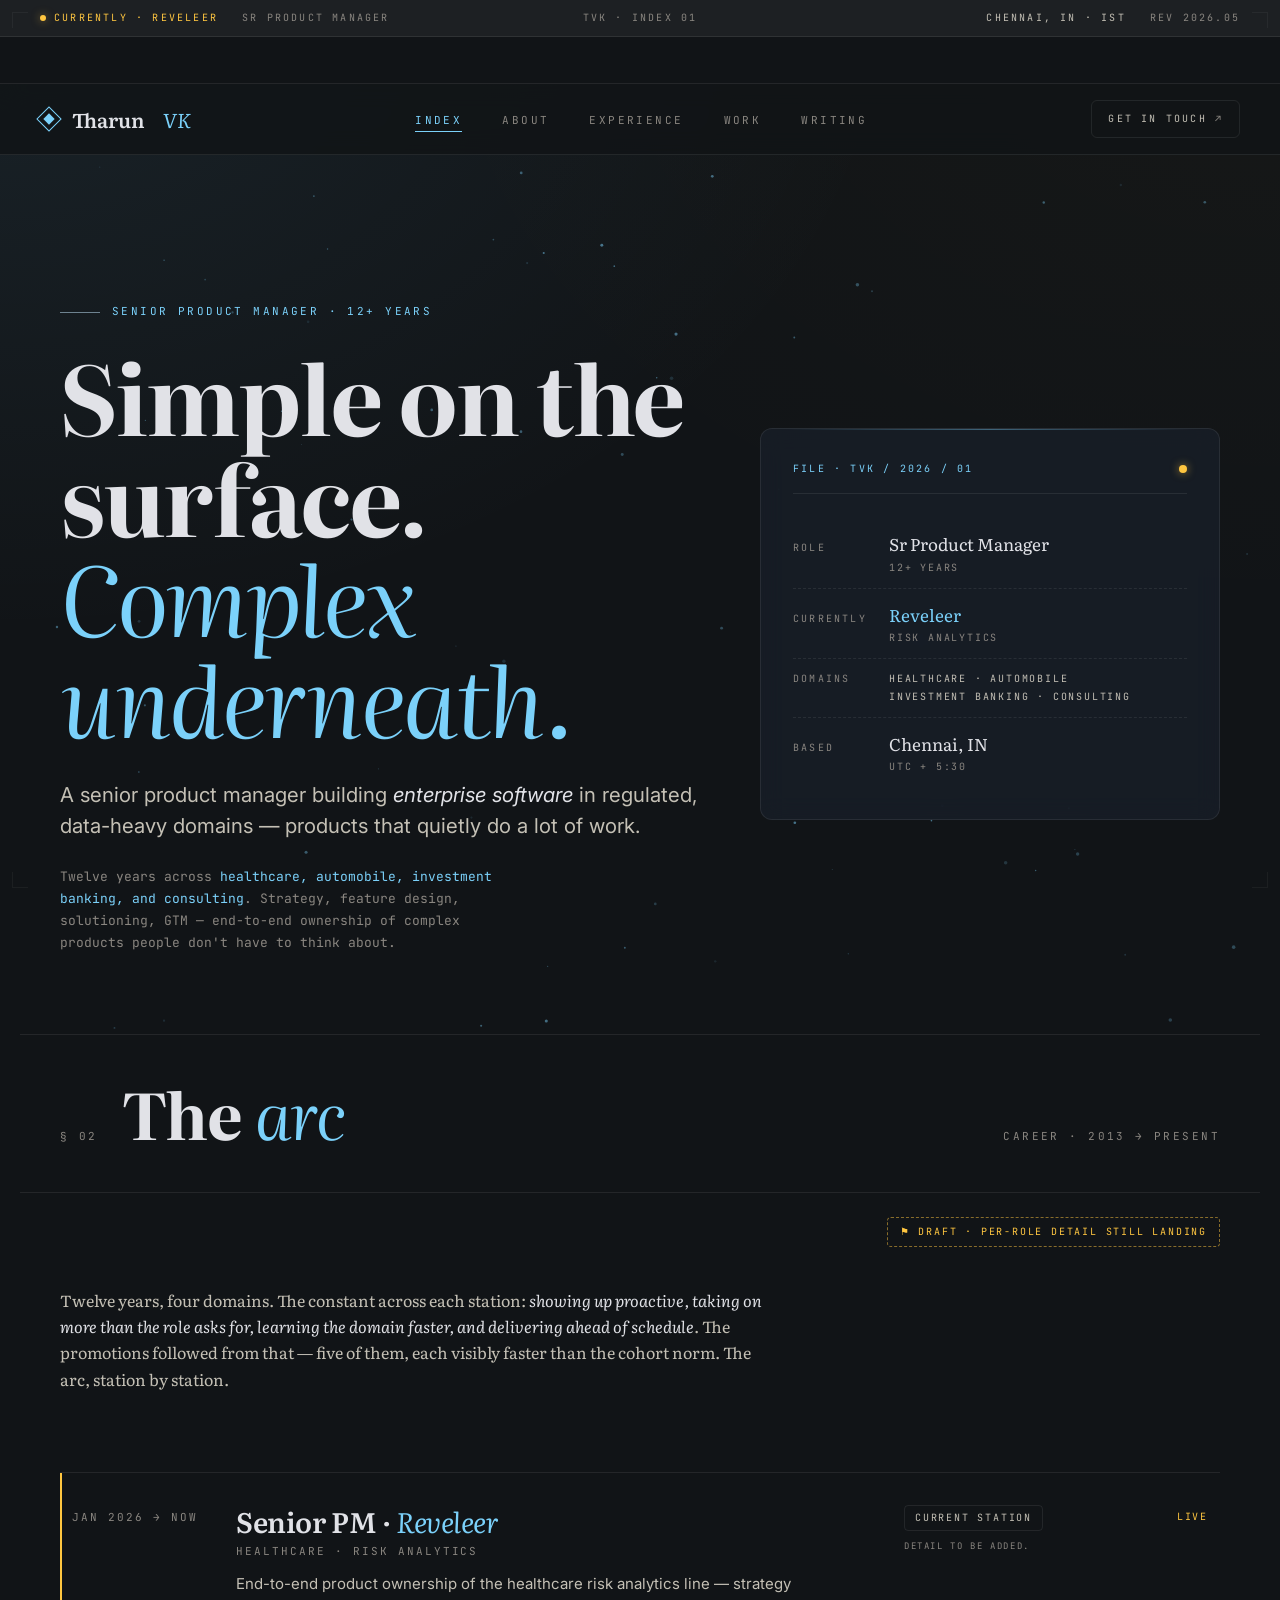
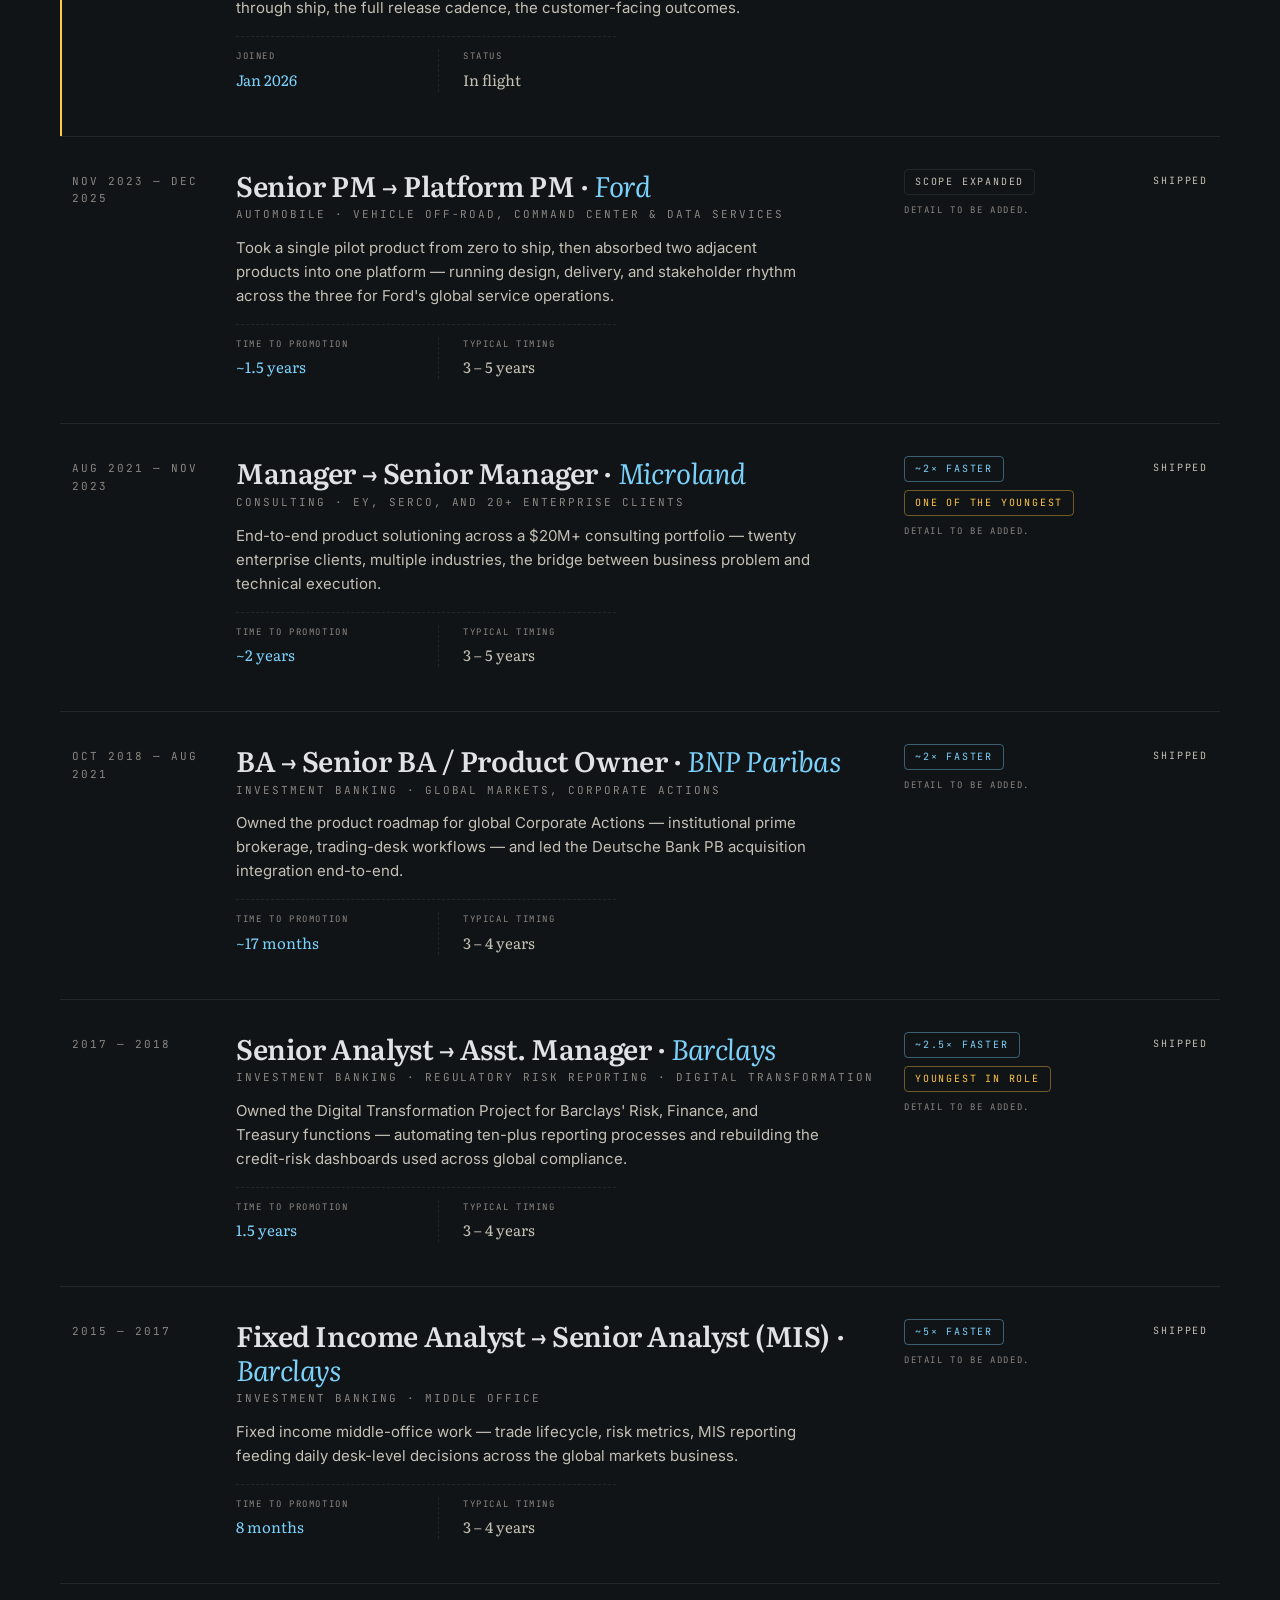
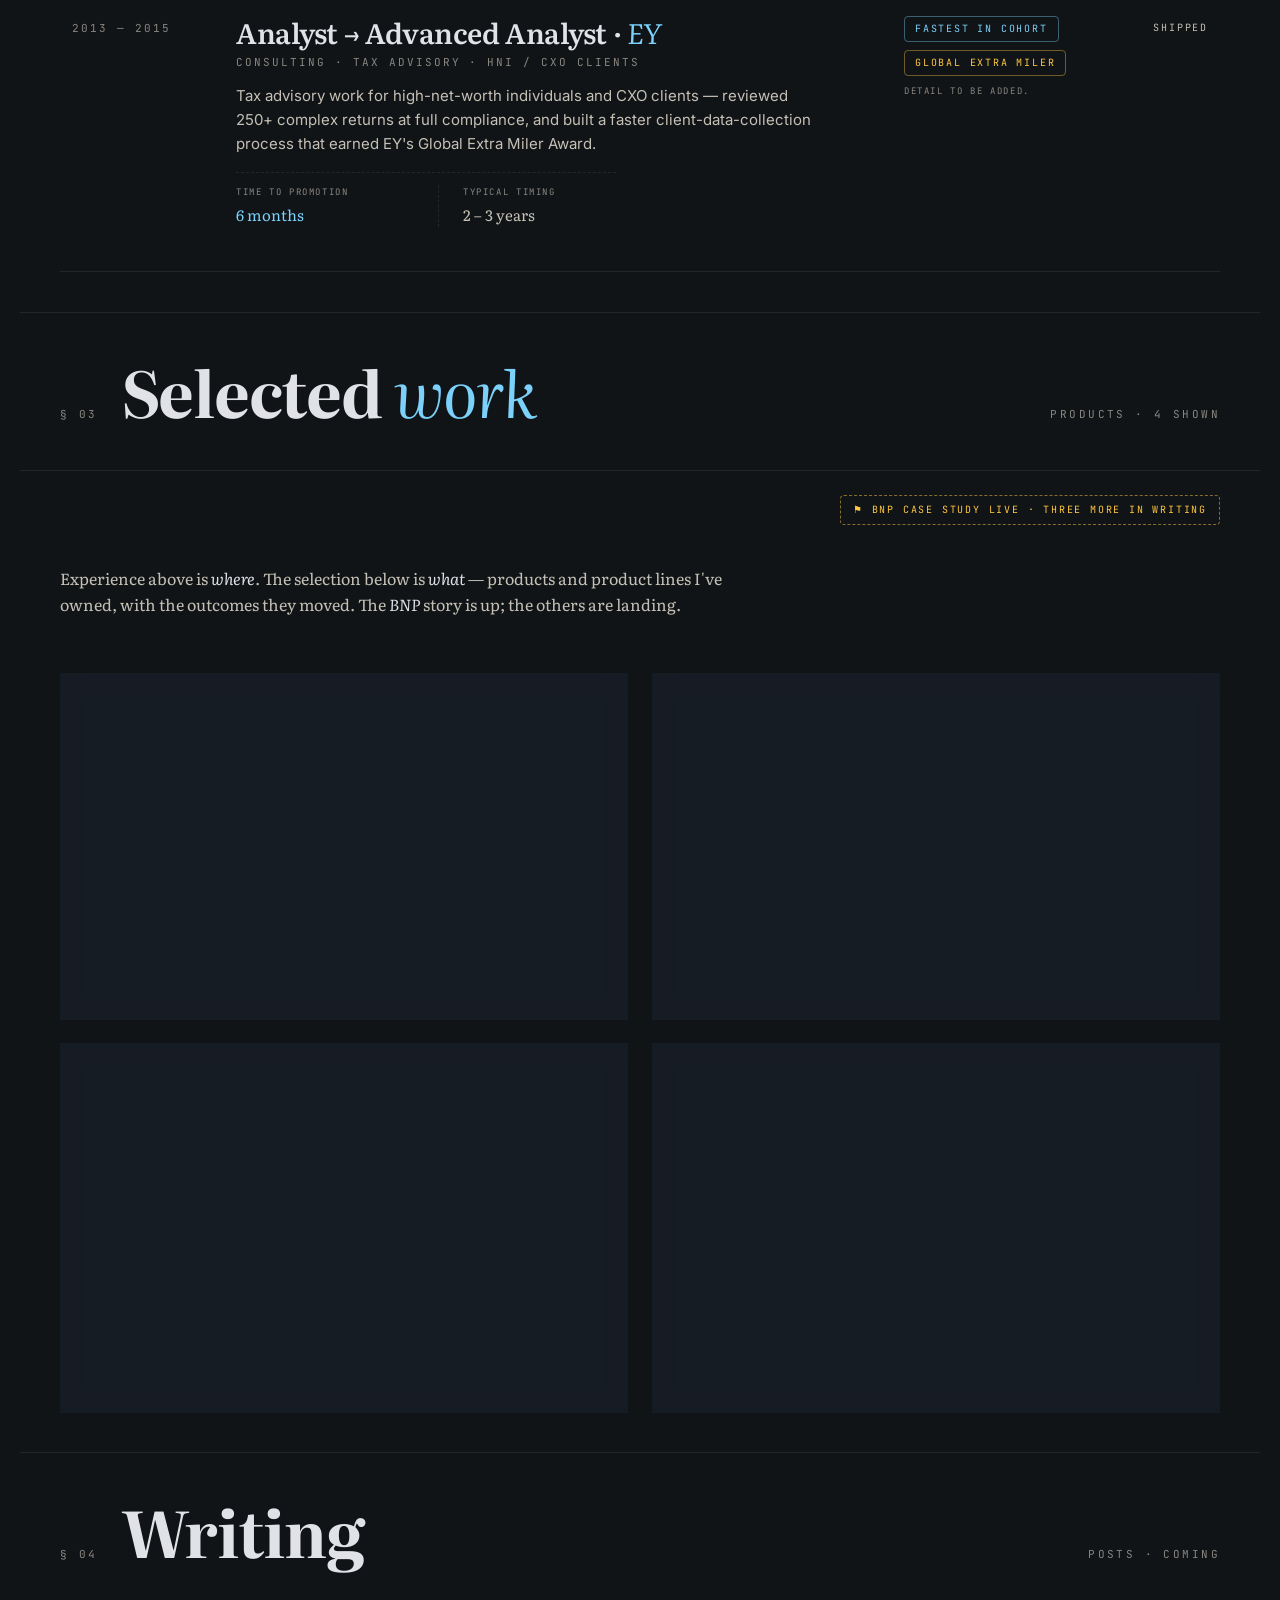
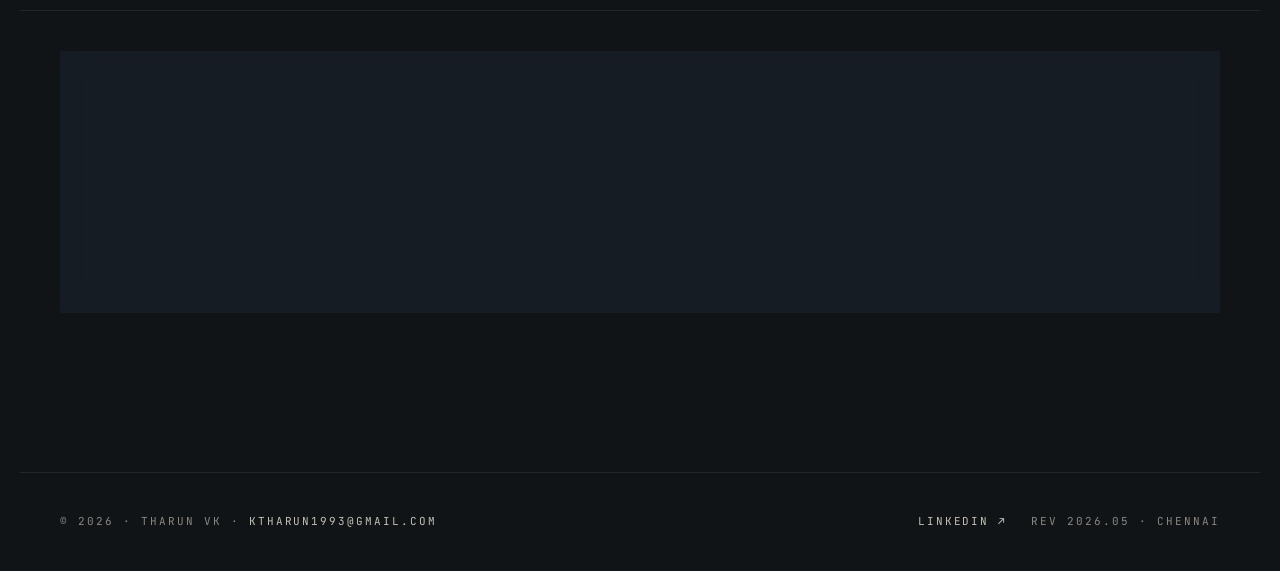
==== commit ae610a9d: "Add accent colours to ticker — waterline for domains, signal for live phrases" ====
--- a/index.html
+++ b/index.html
@@ -49,15 +49,17 @@
 
 <div class="ticker">
   <div class="ticker-track">
-    Healthcare <span class="m">·</span> Automobile <span class="m">·</span> Investment Banking <span class="m">·</span> Consulting
+    <span class="d">Healthcare</span> <span class="m">·</span> <span class="d">Automobile</span> <span class="m">·</span> <span class="d">Investment Banking</span> <span class="m">·</span> <span class="d">Consulting</span>
     <span class="m">  //  </span>
     <span class="w">12+ years across enterprise SaaS and data products</span>
     <span class="m">  //  </span>
-    Currently shipping risk analytics at Reveleer
+    <span class="l">Currently shipping risk analytics at Reveleer</span>
     <span class="m">  //  </span>
-    Healthcare <span class="m">·</span> Automobile <span class="m">·</span> Investment Banking <span class="m">·</span> Consulting
+    <span class="d">Healthcare</span> <span class="m">·</span> <span class="d">Automobile</span> <span class="m">·</span> <span class="d">Investment Banking</span> <span class="m">·</span> <span class="d">Consulting</span>
     <span class="m">  //  </span>
     <span class="w">12+ years across enterprise SaaS and data products</span>
+    <span class="m">  //  </span>
+    <span class="l">Currently shipping risk analytics at Reveleer</span>
   </div>
 </div>
 
--- a/styles/tokens.css
+++ b/styles/tokens.css
@@ -24,8 +24,8 @@
 
   /* ----- FOREGROUND / TEXT ----- */
   --paper:      #e1e2e7;  /* primary text, headlines  — was #e8e4d6 */
-  --paper-dim:  #bec8ce;  /* secondary text            — was #a8a59a */
-  --paper-mute: #94a3b8;  /* labels, metadata          — was #6c6a63 */
+  --paper-dim:  #c4c0b5;  /* secondary text            — warmer neutral, was #bec8ce */
+  --paper-mute: #8a8680;  /* labels, metadata          — warmer neutral, was #94a3b8 */
 
   /* ----- ACCENTS ----- */
   --waterline:    #7bd1fa;   /* primary accent (sky blue) — was #4ea3c4 */
--- a/styles/components.css
+++ b/styles/components.css
@@ -91,7 +91,7 @@
   border-bottom: 1px solid var(--rivet);
   padding: 10px 0;
 }
-.ticker-track {
+.ticker .ticker-track {
   display: inline-block;
   white-space: nowrap;
   font-family: var(--mono);
@@ -102,8 +102,16 @@
   animation: marquee var(--d-marquee) linear infinite;
   padding-left: 100%;
 }
-.ticker-track .m { color: var(--paper-mute); margin: 0 var(--s-3); }
-.ticker-track .w { color: var(--paper); }
+/* Three accent bands inside the ticker — keep the colour vocabulary
+   consistent with the rest of the site:
+     .d  = domain words      → waterline (sky blue)
+     .l  = live / current    → signal (amber)
+     .w  = emphasised phrase → paper (bright cream)
+     .m  = separators        → paper-mute (quiet) */
+.ticker .ticker-track .d { color: var(--waterline); }
+.ticker .ticker-track .l { color: var(--signal); }
+.ticker .ticker-track .w { color: var(--paper); }
+.ticker .ticker-track .m { color: var(--paper-mute); margin: 0 var(--s-3); }
 @keyframes marquee {
   from { transform: translateX(0); }
   to   { transform: translateX(-100%); }
@@ -542,15 +550,22 @@
 
 .exp-row .promo {
   display: grid;
-  grid-template-columns: 1fr 1px 1fr;
-  gap: var(--s-4);
+  grid-template-columns: 1fr 1fr;
+  gap: var(--s-5);
   align-items: start;
   padding: var(--s-3) 0;
   border-top: 1px dashed var(--rivet);
   max-width: 380px;
 }
-.exp-row .promo::before { content: ''; }
-.exp-row .promo > div { display: flex; flex-direction: column; gap: 2px; }
+.exp-row .promo > div {
+  display: flex;
+  flex-direction: column;
+  gap: 4px;
+}
+.exp-row .promo > div + div {
+  padding-left: var(--s-5);
+  border-left: 1px dashed var(--rivet);
+}
 .exp-row .promo .label {
   font-family: var(--mono);
   font-size: 9px;
@@ -726,9 +741,10 @@
 }
 .work-card .metric .big {
   font-family: var(--serif);
-  font-weight: 600;
-  font-size: 22px;
-  color: var(--paper);
+  font-style: italic;
+  font-weight: 400;
+  font-size: 26px;
+  color: var(--waterline);
   line-height: 1;
   margin-bottom: 6px;
 }
@@ -757,6 +773,28 @@
   text-transform: uppercase;
   letter-spacing: var(--ls-mono-sm);
   color: var(--paper-dim);
+}
+
+/* ----- LIVE card (Reveleer) overrides ----- */
+/* The italic brand name picks up the warm signal colour, reinforcing
+   the "currently / in flight" character of this card. */
+.work-card.live h3 em {
+  color: var(--signal);
+}
+/* Scope items get a small amber pip before their text, mirroring the
+   live indicator language used throughout the site. */
+.work-card.live .scope .scope-item {
+  display: inline-flex;
+  align-items: center;
+  gap: 8px;
+}
+.work-card.live .scope .scope-item::before {
+  content: '';
+  width: 5px;
+  height: 5px;
+  border-radius: 50%;
+  background: var(--signal);
+  flex-shrink: 0;
 }
 
 
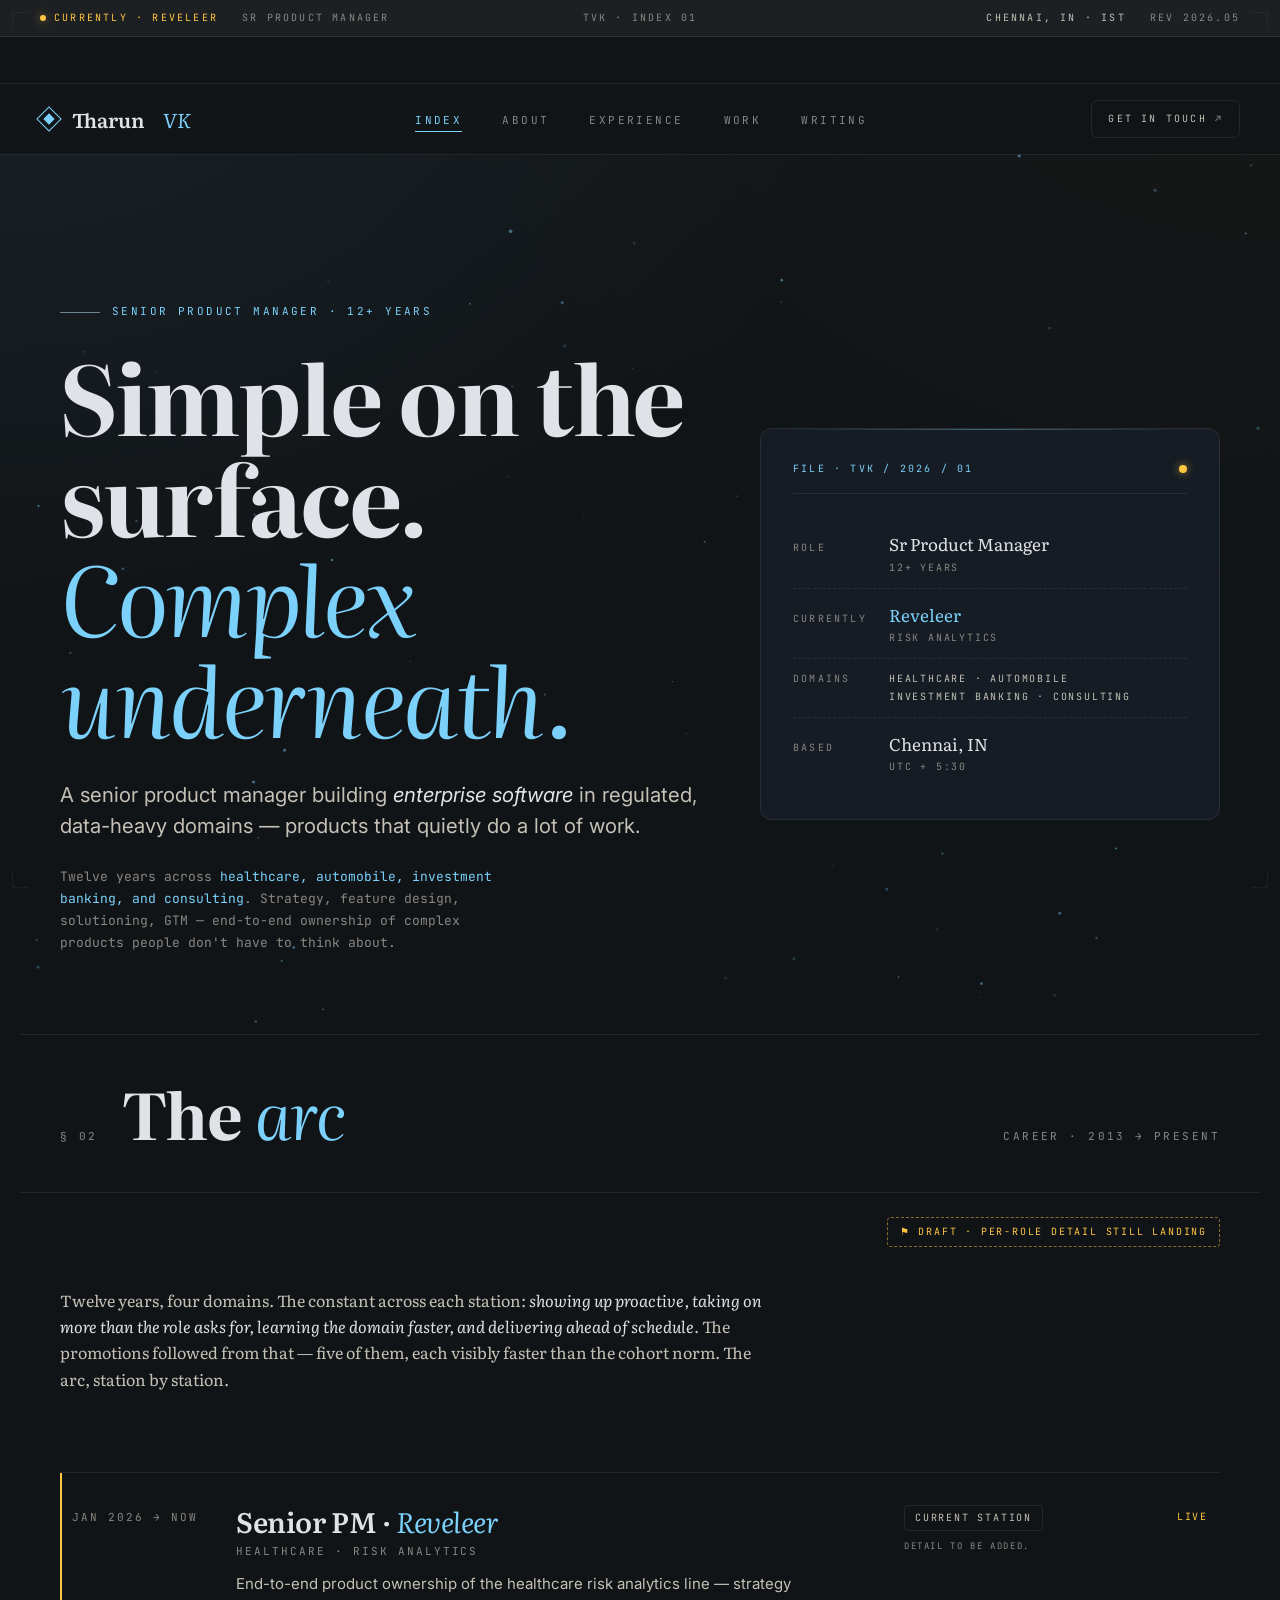
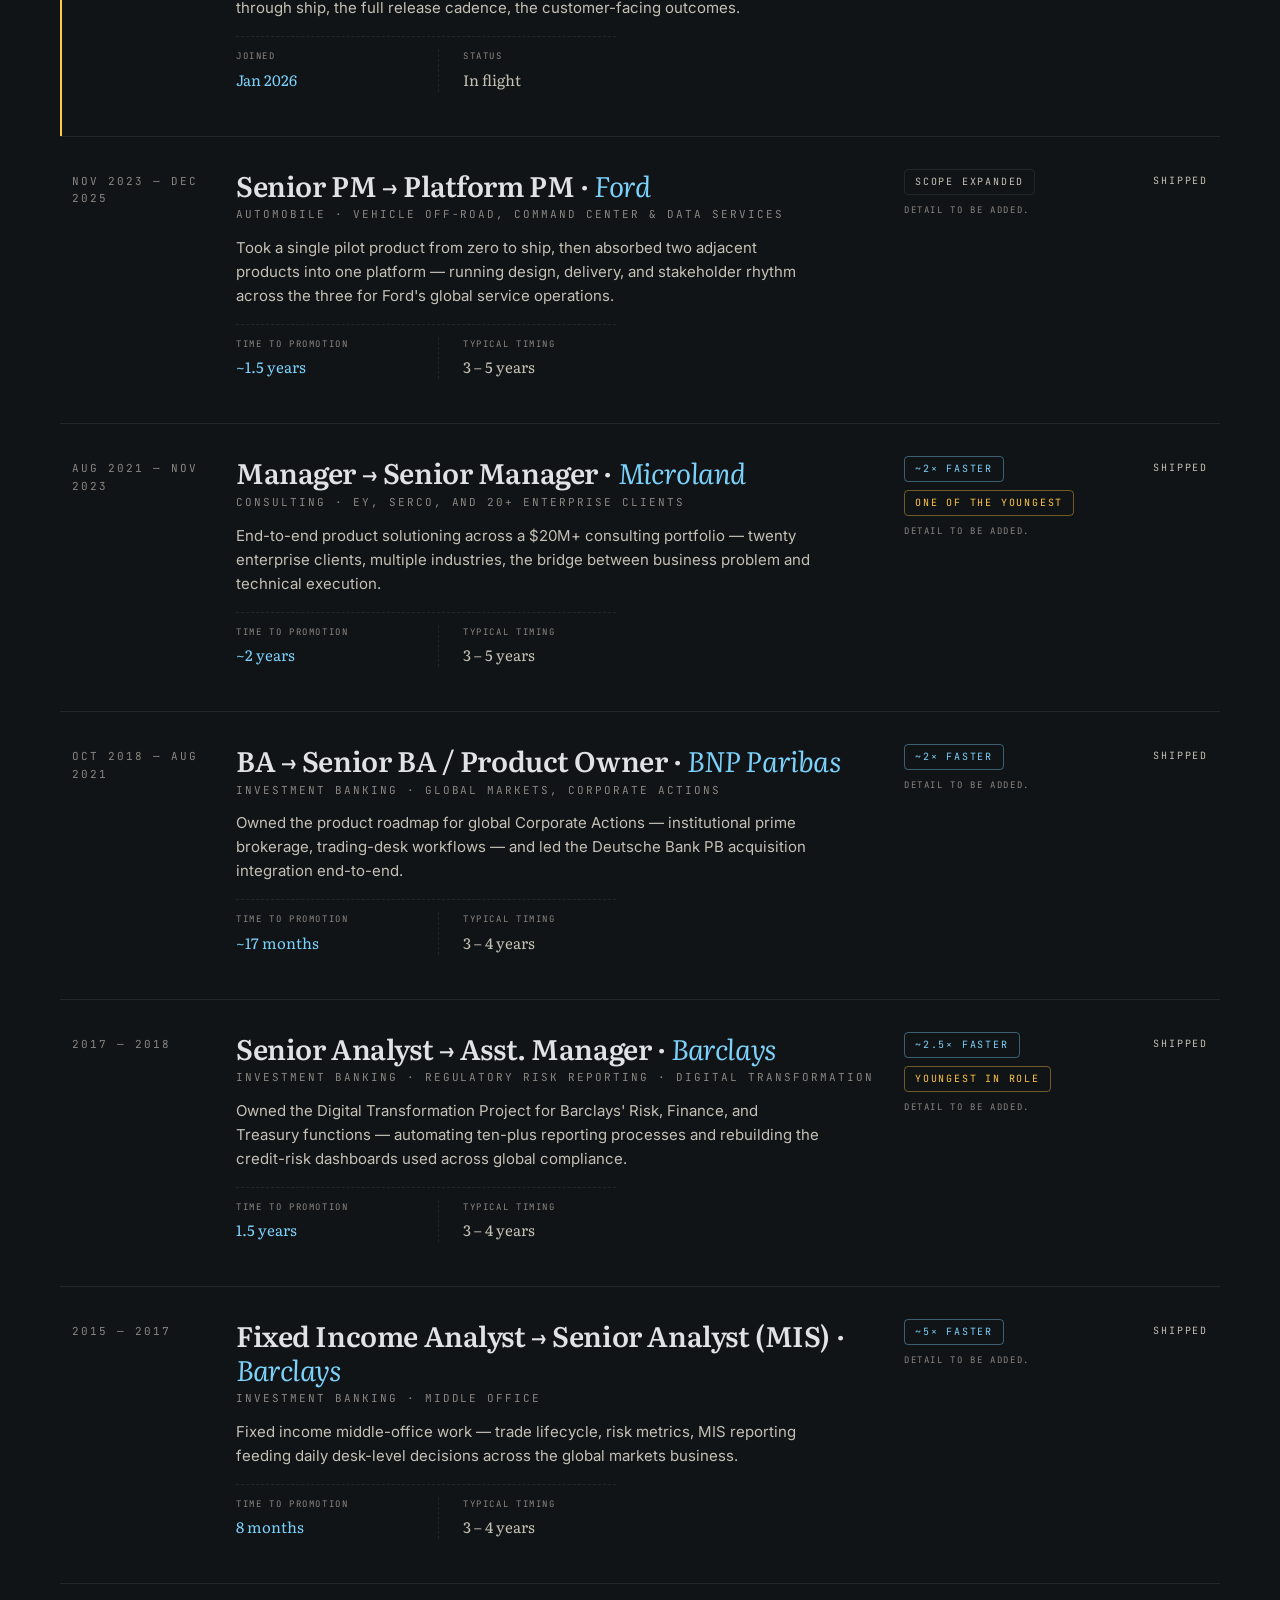
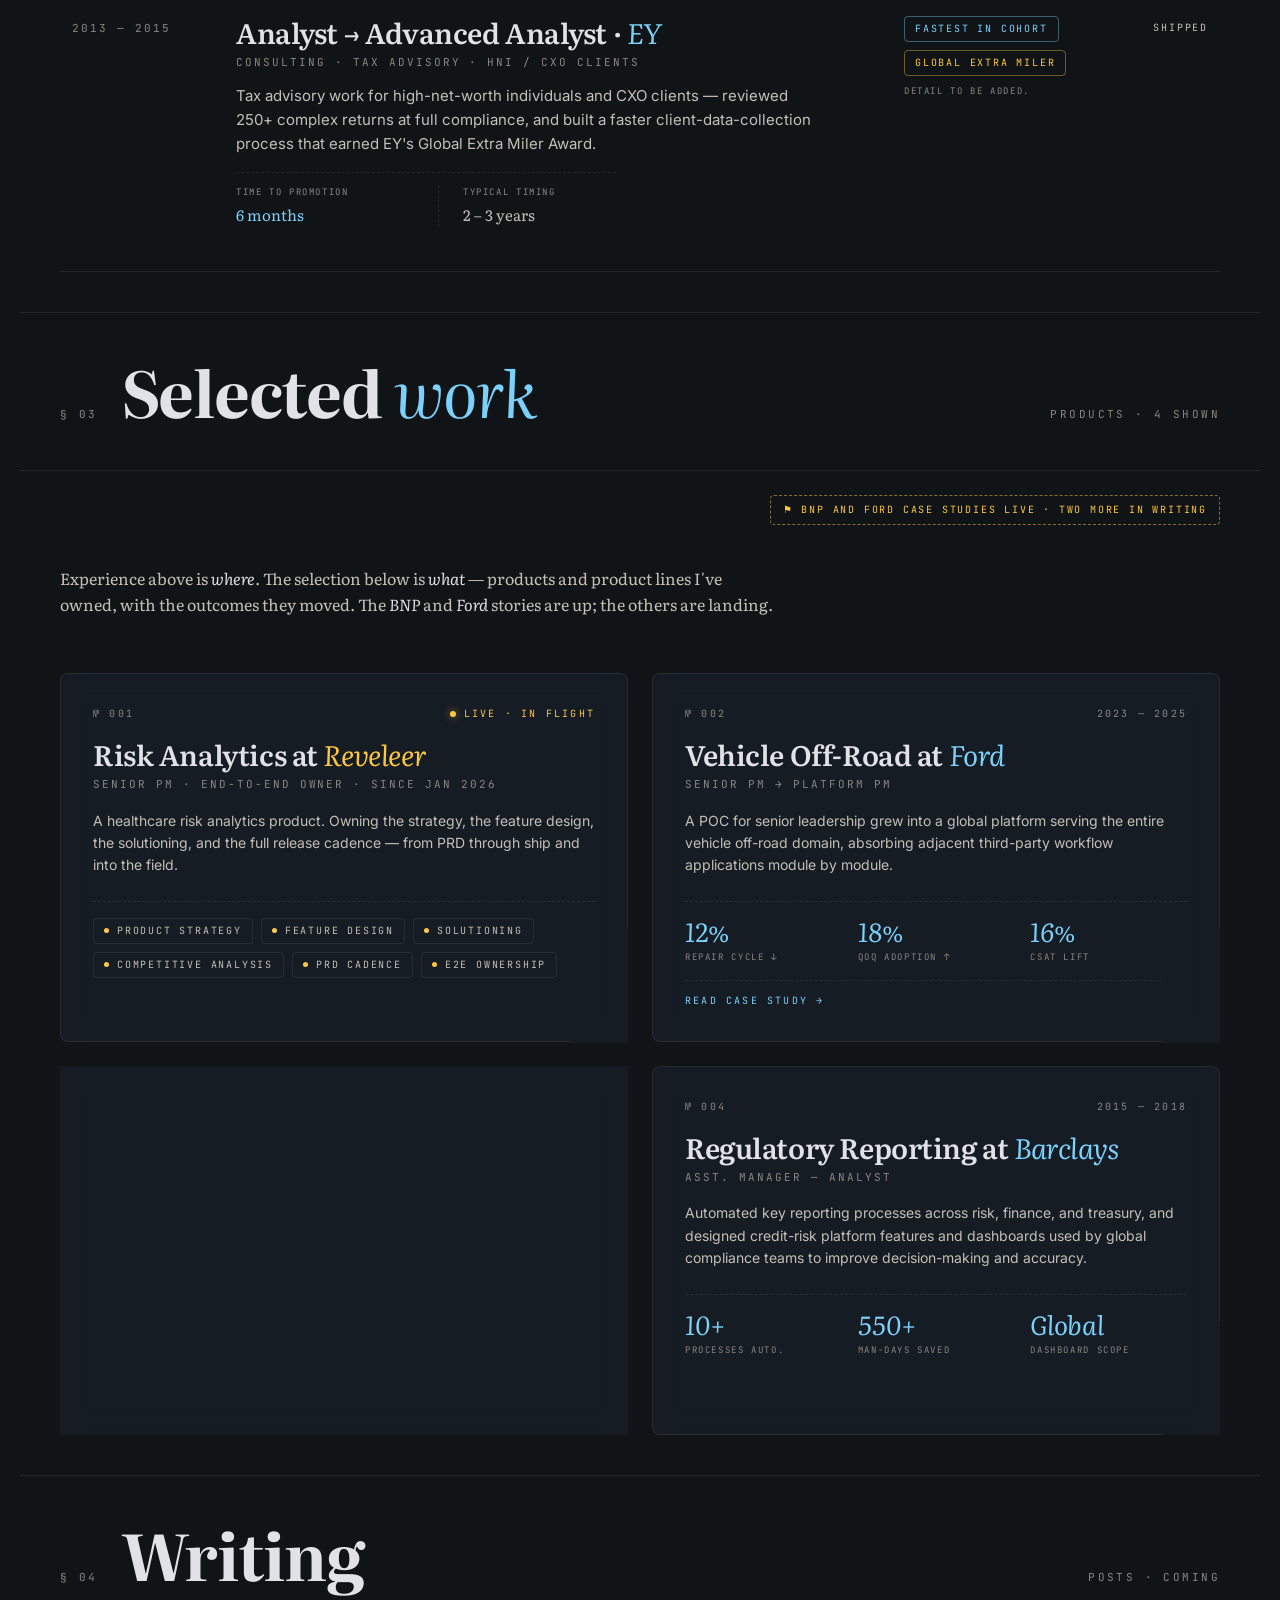
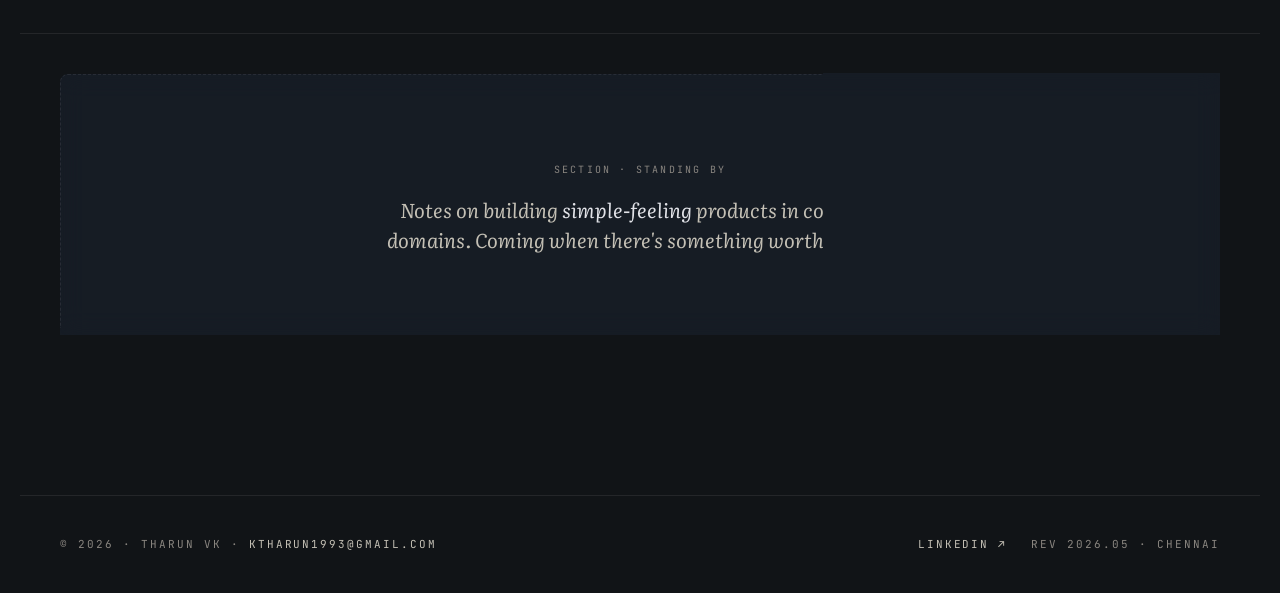
==== commit c1c14fd9: "Add Ford Vehicle Off-Road Command Center case study" ====
--- a/index.html
+++ b/index.html
@@ -311,11 +311,11 @@
   </div>
 
   <div class="placeholder-ribbon">
-    <span class="tag">⚑ BNP case study live · three more in writing</span>
+    <span class="tag">⚑ BNP and Ford case studies live · two more in writing</span>
   </div>
 
   <section class="work">
-    <p class="work-intro">Experience above is <em>where</em>. The selection below is <em>what</em> — products and product lines I've owned, with the outcomes they moved. The <em>BNP</em> story is up; the others are landing.</p>
+    <p class="work-intro">Experience above is <em>where</em>. The selection below is <em>what</em> — products and product lines I've owned, with the outcomes they moved. The <em>BNP</em> and <em>Ford</em> stories are up; the others are landing.</p>
 
     <div class="work-grid">
 
@@ -337,20 +337,23 @@
         </div>
       </article>
 
-      <article class="work-card">
-        <div class="meta">
-          <span class="num">№ 002</span>
-          <span class="yr">2023 — 2025</span>
-        </div>
-        <h3>Vehicle Off-Road at <em>Ford</em></h3>
-        <div class="role">Senior PM → Platform PM</div>
-        <p class="desc">Command Center and Data Services — two products serving Ford's global service operations, plus a platform expansion that absorbed adjacent projects. Led a 30+ cross-functional team and shipped feature waves against real field pain points.</p>
-        <div class="metrics">
-          <div class="metric"><div class="big">12%</div><div class="lbl">repair cycle ↓</div></div>
-          <div class="metric"><div class="big">18%</div><div class="lbl">QoQ adoption ↑</div></div>
-          <div class="metric"><div class="big">16%</div><div class="lbl">CSAT lift</div></div>
-        </div>
-      </article>
+      <a href="/work/ford-vehicle-off-road.html" style="display:block;text-decoration:none;color:inherit;">
+        <article class="work-card">
+          <div class="meta">
+            <span class="num">№ 002</span>
+            <span class="yr">2023 — 2025</span>
+          </div>
+          <h3>Vehicle Off-Road at <em>Ford</em></h3>
+          <div class="role">Senior PM → Platform PM</div>
+          <p class="desc">A POC for senior leadership grew into a global platform serving the entire vehicle off-road domain, absorbing adjacent third-party workflow applications module by module.</p>
+          <div class="metrics">
+            <div class="metric"><div class="big">12%</div><div class="lbl">repair cycle ↓</div></div>
+            <div class="metric"><div class="big">18%</div><div class="lbl">QoQ adoption ↑</div></div>
+            <div class="metric"><div class="big">16%</div><div class="lbl">CSAT lift</div></div>
+          </div>
+          <div style="margin-top:var(--s-4);padding-top:var(--s-3);border-top:1px dashed var(--rivet);font-family:var(--mono);font-size:10px;text-transform:uppercase;letter-spacing:var(--ls-mono-md);color:var(--waterline);">Read case study →</div>
+        </article>
+      </a>
 
       <a href="/work/bnp-corporate-actions.html" style="display:block;text-decoration:none;color:inherit;">
         <article class="work-card">
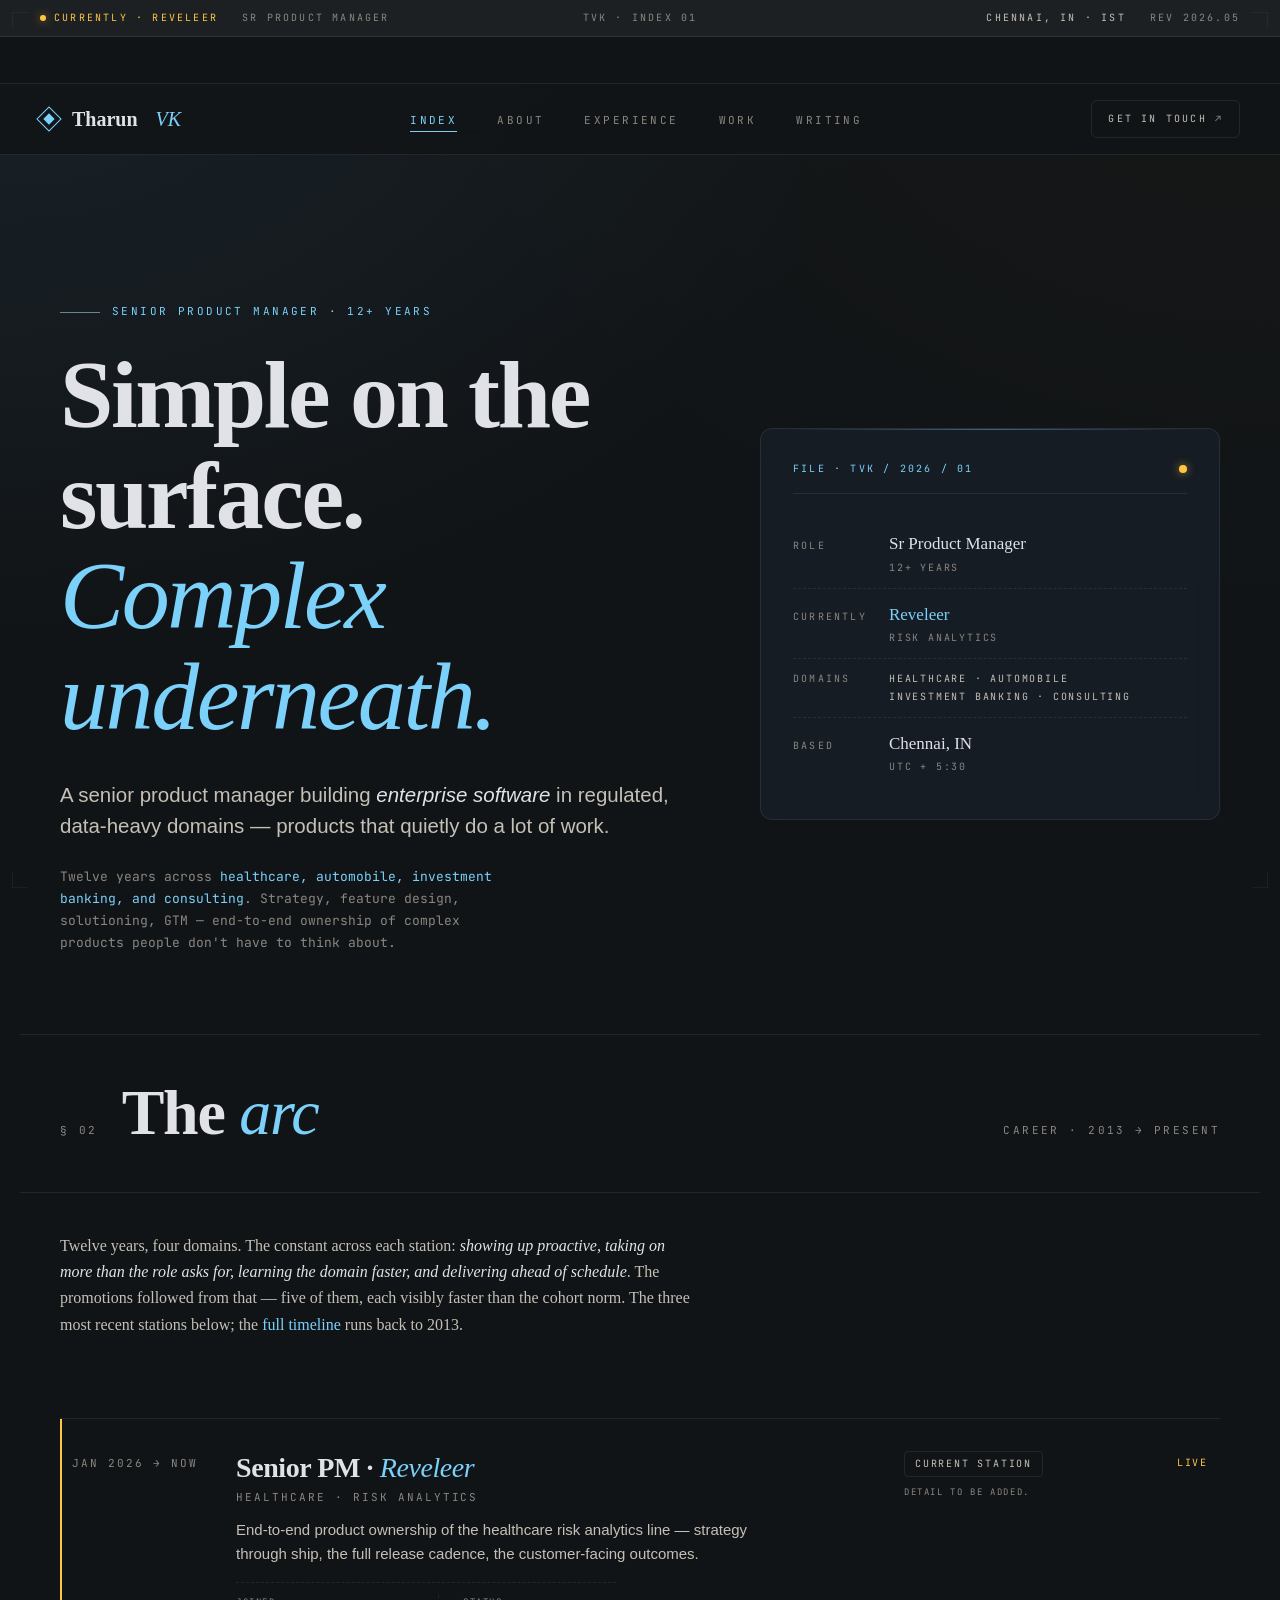
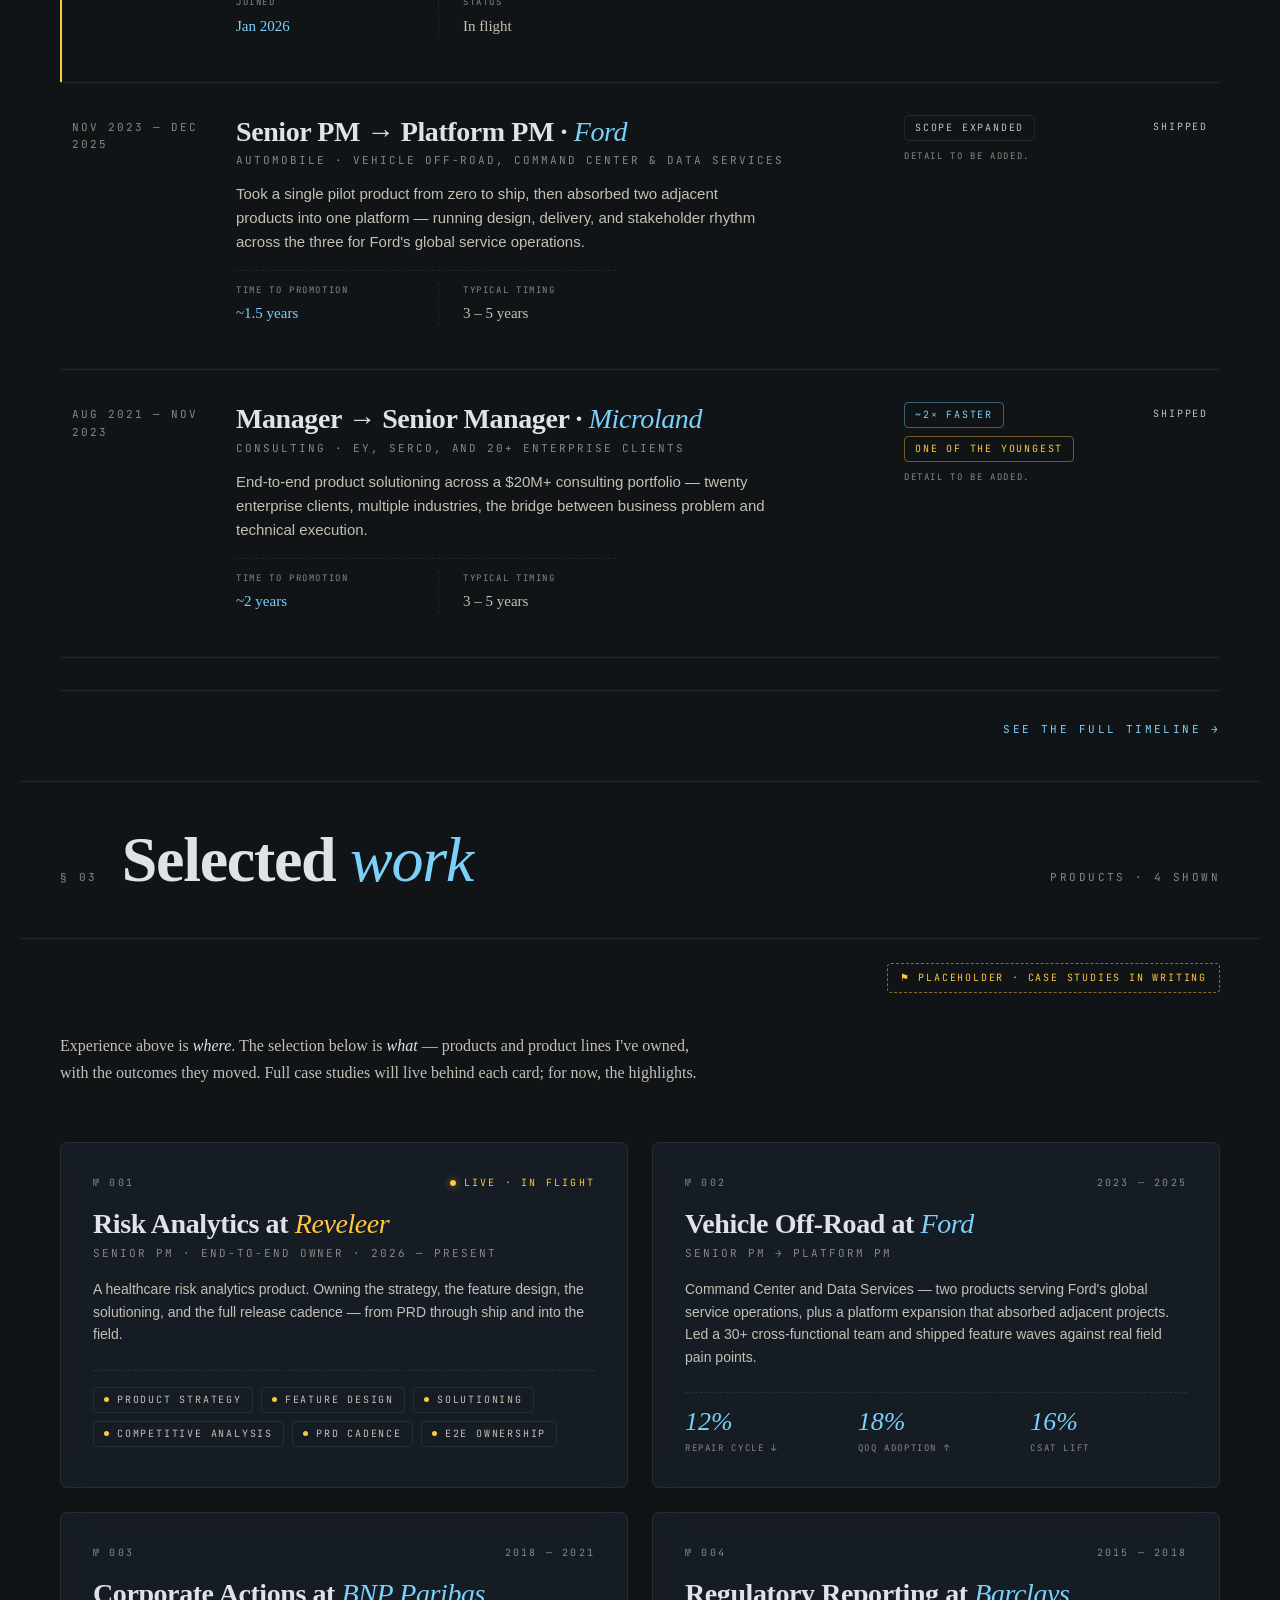
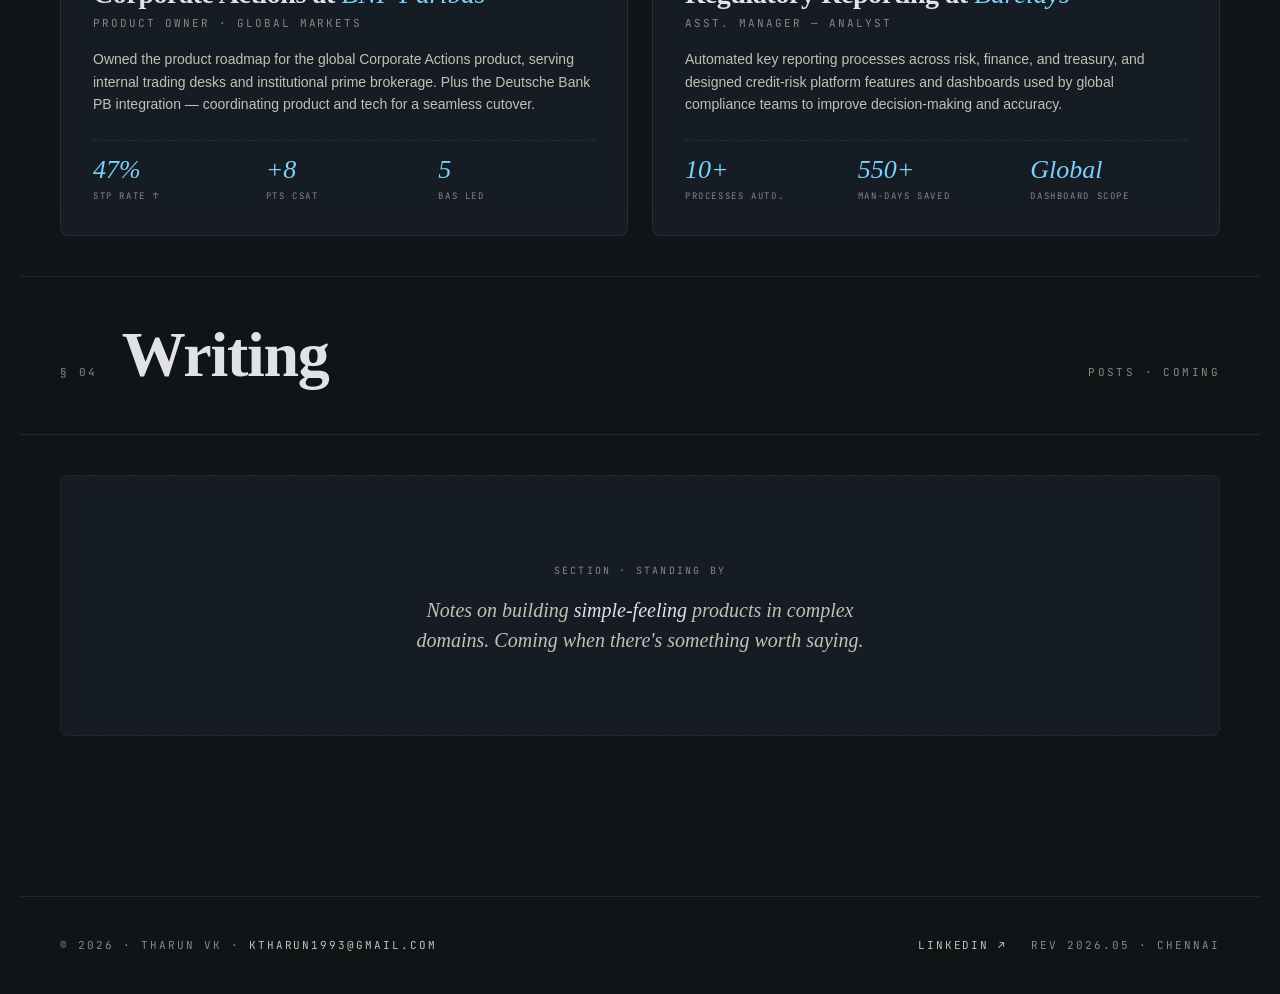
==== commit 697931db: "Move full Arc and career graph to Experience, trim index to 3 recent rows" ====
--- a/index.html
+++ b/index.html
@@ -21,12 +21,31 @@
   <!-- Fonts -->
   <link rel="preconnect" href="https://fonts.googleapis.com" />
   <link rel="preconnect" href="https://fonts.gstatic.com" crossorigin />
-  <link href="https://fonts.googleapis.com/css2?family=Literata:ital,wght@0,400;0,500;0,600;0,700;1,400;1,500;1,600&family=Inter:wght@400;500;600&family=JetBrains+Mono:wght@400;500&display=swap" rel="stylesheet" />
+  <link href="https://fonts.googleapis.com/css2?family=Fraunces:ital,opsz,wght@0,9..144,300;0,9..144,400;0,9..144,500;1,9..144,300;1,9..144,400&family=JetBrains+Mono:wght@300;400;500&display=swap" rel="stylesheet" />
 
   <!-- Site styles -->
   <link rel="stylesheet" href="/styles/tokens.css" />
   <link rel="stylesheet" href="/styles/base.css" />
   <link rel="stylesheet" href="/styles/components.css" />
+
+  <style>
+    .exp-more {
+      margin-top: var(--s-6);
+      padding-top: var(--s-5);
+      border-top: 1px solid var(--rivet);
+      text-align: right;
+    }
+    .exp-more a {
+      font-family: var(--mono);
+      font-size: var(--t-eyebrow, 11px);
+      text-transform: uppercase;
+      letter-spacing: var(--ls-mono-md);
+      color: var(--waterline);
+      text-decoration: none;
+      transition: color var(--d-base, 350ms);
+    }
+    .exp-more a:hover { color: var(--paper); }
+  </style>
 </head>
 <body>
 
@@ -49,17 +68,15 @@
 
 <div class="ticker">
   <div class="ticker-track">
-    <span class="d">Healthcare</span> <span class="m">·</span> <span class="d">Automobile</span> <span class="m">·</span> <span class="d">Investment Banking</span> <span class="m">·</span> <span class="d">Consulting</span>
+    Healthcare <span class="m">·</span> Automobile <span class="m">·</span> Investment Banking <span class="m">·</span> Consulting
     <span class="m">  //  </span>
     <span class="w">12+ years across enterprise SaaS and data products</span>
     <span class="m">  //  </span>
-    <span class="l">Currently shipping risk analytics at Reveleer</span>
+    Currently shipping risk analytics at Reveleer
     <span class="m">  //  </span>
-    <span class="d">Healthcare</span> <span class="m">·</span> <span class="d">Automobile</span> <span class="m">·</span> <span class="d">Investment Banking</span> <span class="m">·</span> <span class="d">Consulting</span>
+    Healthcare <span class="m">·</span> Automobile <span class="m">·</span> Investment Banking <span class="m">·</span> Consulting
     <span class="m">  //  </span>
     <span class="w">12+ years across enterprise SaaS and data products</span>
-    <span class="m">  //  </span>
-    <span class="l">Currently shipping risk analytics at Reveleer</span>
   </div>
 </div>
 
@@ -79,7 +96,6 @@
 
   <!-- HERO -->
   <section class="hero">
-    <canvas id="particleCanvas" aria-hidden="true"></canvas>
     <div>
       <div class="eyebrow">Senior Product Manager · 12+ years</div>
       <h1>Simple on the surface. <em>Complex underneath.</em></h1>
@@ -120,12 +136,8 @@
     <div class="meta">Career · 2013 → present</div>
   </div>
 
-  <div class="placeholder-ribbon">
-    <span class="tag">⚑ Draft · per-role detail still landing</span>
-  </div>
-
   <section class="experience">
-    <p class="exp-intro">Twelve years, four domains. The constant across each station: <em>showing up proactive, taking on more than the role asks for, learning the domain faster, and delivering ahead of schedule</em>. The promotions followed from that — five of them, each visibly faster than the cohort norm. The arc, station by station.</p>
+    <p class="exp-intro">Twelve years, four domains. The constant across each station: <em>showing up proactive, taking on more than the role asks for, learning the domain faster, and delivering ahead of schedule</em>. The promotions followed from that — five of them, each visibly faster than the cohort norm. The three most recent stations below; the <a href="/experience.html" style="color:var(--waterline);">full timeline</a> runs back to 2013.</p>
 
     <div class="exp-list">
 
@@ -202,104 +214,10 @@
         <div class="status"><span class="v">Shipped</span></div>
       </div>
 
-      <div class="exp-row">
-        <div class="yr">Oct 2018 — Aug 2021</div>
-        <div class="body">
-          <h3>BA → Senior BA / Product Owner · <em>BNP Paribas</em></h3>
-          <div class="role">Investment Banking · Global Markets, Corporate Actions</div>
-          <p class="note">Owned the product roadmap for global Corporate Actions — institutional prime brokerage, trading-desk workflows — and led the Deutsche Bank PB acquisition integration end-to-end.</p>
-          <div class="promo">
-            <div>
-              <span class="label">Time to promotion</span>
-              <span class="val fast">~17 months</span>
-            </div>
-            <div>
-              <span class="label">Typical timing</span>
-              <span class="val typical">3 – 4 years</span>
-            </div>
-          </div>
-        </div>
-        <div class="marker">
-          <span class="badge fast">~2× faster</span>
-          <div class="note">Detail to be added.</div>
-        </div>
-        <div class="status"><span class="v">Shipped</span></div>
-      </div>
-
-      <div class="exp-row">
-        <div class="yr">2017 — 2018</div>
-        <div class="body">
-          <h3>Senior Analyst → Asst. Manager · <em>Barclays</em></h3>
-          <div class="role">Investment Banking · Regulatory Risk Reporting · Digital Transformation</div>
-          <p class="note">Owned the Digital Transformation Project for Barclays' Risk, Finance, and Treasury functions — automating ten-plus reporting processes and rebuilding the credit-risk dashboards used across global compliance.</p>
-          <div class="promo">
-            <div>
-              <span class="label">Time to promotion</span>
-              <span class="val fast">1.5 years</span>
-            </div>
-            <div>
-              <span class="label">Typical timing</span>
-              <span class="val typical">3 – 4 years</span>
-            </div>
-          </div>
-        </div>
-        <div class="marker">
-          <span class="badge fast">~2.5× faster</span>
-          <span class="badge young">Youngest in role</span>
-          <div class="note">Detail to be added.</div>
-        </div>
-        <div class="status"><span class="v">Shipped</span></div>
-      </div>
-
-      <div class="exp-row">
-        <div class="yr">2015 — 2017</div>
-        <div class="body">
-          <h3>Fixed Income Analyst → Senior Analyst (MIS) · <em>Barclays</em></h3>
-          <div class="role">Investment Banking · Middle Office</div>
-          <p class="note">Fixed income middle-office work — trade lifecycle, risk metrics, MIS reporting feeding daily desk-level decisions across the global markets business.</p>
-          <div class="promo">
-            <div>
-              <span class="label">Time to promotion</span>
-              <span class="val fast">8 months</span>
-            </div>
-            <div>
-              <span class="label">Typical timing</span>
-              <span class="val typical">3 – 4 years</span>
-            </div>
-          </div>
-        </div>
-        <div class="marker">
-          <span class="badge fast">~5× faster</span>
-          <div class="note">Detail to be added.</div>
-        </div>
-        <div class="status"><span class="v">Shipped</span></div>
-      </div>
-
-      <div class="exp-row">
-        <div class="yr">2013 — 2015</div>
-        <div class="body">
-          <h3>Analyst → Advanced Analyst · <em>EY</em></h3>
-          <div class="role">Consulting · Tax Advisory · HNI / CXO Clients</div>
-          <p class="note">Tax advisory work for high-net-worth individuals and CXO clients — reviewed 250+ complex returns at full compliance, and built a faster client-data-collection process that earned EY's Global Extra Miler Award.</p>
-          <div class="promo">
-            <div>
-              <span class="label">Time to promotion</span>
-              <span class="val fast">6 months</span>
-            </div>
-            <div>
-              <span class="label">Typical timing</span>
-              <span class="val typical">2 – 3 years</span>
-            </div>
-          </div>
-        </div>
-        <div class="marker">
-          <span class="badge fast">Fastest in cohort</span>
-          <span class="badge young">Global Extra Miler</span>
-          <div class="note">Detail to be added.</div>
-        </div>
-        <div class="status"><span class="v">Shipped</span></div>
-      </div>
-
+    </div>
+
+    <div class="exp-more">
+      <a href="/experience.html">See the full timeline →</a>
     </div>
   </section>
 
@@ -311,11 +229,11 @@
   </div>
 
   <div class="placeholder-ribbon">
-    <span class="tag">⚑ BNP and Ford case studies live · two more in writing</span>
+    <span class="tag">⚑ Placeholder · case studies in writing</span>
   </div>
 
   <section class="work">
-    <p class="work-intro">Experience above is <em>where</em>. The selection below is <em>what</em> — products and product lines I've owned, with the outcomes they moved. The <em>BNP</em> and <em>Ford</em> stories are up; the others are landing.</p>
+    <p class="work-intro">Experience above is <em>where</em>. The selection below is <em>what</em> — products and product lines I've owned, with the outcomes they moved. Full case studies will live behind each card; for now, the highlights.</p>
 
     <div class="work-grid">
 
@@ -325,7 +243,7 @@
           <span class="live-tag">Live · in flight</span>
         </div>
         <h3>Risk Analytics at <em>Reveleer</em></h3>
-        <div class="role">Senior PM · End-to-end owner · since Jan 2026</div>
+        <div class="role">Senior PM · End-to-end owner · 2026 — present</div>
         <p class="desc">A healthcare risk analytics product. Owning the strategy, the feature design, the solutioning, and the full release cadence — from PRD through ship and into the field.</p>
         <div class="scope">
           <span class="scope-item">Product strategy</span>
@@ -337,41 +255,35 @@
         </div>
       </article>
 
-      <a href="/work/ford-vehicle-off-road.html" style="display:block;text-decoration:none;color:inherit;">
-        <article class="work-card">
-          <div class="meta">
-            <span class="num">№ 002</span>
-            <span class="yr">2023 — 2025</span>
-          </div>
-          <h3>Vehicle Off-Road at <em>Ford</em></h3>
-          <div class="role">Senior PM → Platform PM</div>
-          <p class="desc">A POC for senior leadership grew into a global platform serving the entire vehicle off-road domain, absorbing adjacent third-party workflow applications module by module.</p>
-          <div class="metrics">
-            <div class="metric"><div class="big">12%</div><div class="lbl">repair cycle ↓</div></div>
-            <div class="metric"><div class="big">18%</div><div class="lbl">QoQ adoption ↑</div></div>
-            <div class="metric"><div class="big">16%</div><div class="lbl">CSAT lift</div></div>
-          </div>
-          <div style="margin-top:var(--s-4);padding-top:var(--s-3);border-top:1px dashed var(--rivet);font-family:var(--mono);font-size:10px;text-transform:uppercase;letter-spacing:var(--ls-mono-md);color:var(--waterline);">Read case study →</div>
-        </article>
-      </a>
-
-      <a href="/work/bnp-corporate-actions.html" style="display:block;text-decoration:none;color:inherit;">
-        <article class="work-card">
-          <div class="meta">
-            <span class="num">№ 003</span>
-            <span class="yr">2018 — 2021</span>
-          </div>
-          <h3>Corporate Actions at <em>BNP Paribas</em></h3>
-          <div class="role">Product Owner · Global Markets</div>
-          <p class="desc">Owned the product roadmap for the global Corporate Actions product, serving internal trading desks and institutional prime brokerage. Re-architected the processing core around a configurable rule engine.</p>
-          <div class="metrics">
-            <div class="metric"><div class="big">38→82%</div><div class="lbl">STP rate</div></div>
-            <div class="metric"><div class="big">+8</div><div class="lbl">pts CSAT</div></div>
-            <div class="metric"><div class="big">~1 FTE</div><div class="lbl">ops reclaimed</div></div>
-          </div>
-          <div style="margin-top:var(--s-4);padding-top:var(--s-3);border-top:1px dashed var(--rivet);font-family:var(--mono);font-size:10px;text-transform:uppercase;letter-spacing:var(--ls-mono-md);color:var(--waterline);">Read case study →</div>
-        </article>
-      </a>
+      <article class="work-card">
+        <div class="meta">
+          <span class="num">№ 002</span>
+          <span class="yr">2023 — 2025</span>
+        </div>
+        <h3>Vehicle Off-Road at <em>Ford</em></h3>
+        <div class="role">Senior PM → Platform PM</div>
+        <p class="desc">Command Center and Data Services — two products serving Ford's global service operations, plus a platform expansion that absorbed adjacent projects. Led a 30+ cross-functional team and shipped feature waves against real field pain points.</p>
+        <div class="metrics">
+          <div class="metric"><div class="big">12%</div><div class="lbl">repair cycle ↓</div></div>
+          <div class="metric"><div class="big">18%</div><div class="lbl">QoQ adoption ↑</div></div>
+          <div class="metric"><div class="big">16%</div><div class="lbl">CSAT lift</div></div>
+        </div>
+      </article>
+
+      <article class="work-card">
+        <div class="meta">
+          <span class="num">№ 003</span>
+          <span class="yr">2018 — 2021</span>
+        </div>
+        <h3>Corporate Actions at <em>BNP Paribas</em></h3>
+        <div class="role">Product Owner · Global Markets</div>
+        <p class="desc">Owned the product roadmap for the global Corporate Actions product, serving internal trading desks and institutional prime brokerage. Plus the Deutsche Bank PB integration — coordinating product and tech for a seamless cutover.</p>
+        <div class="metrics">
+          <div class="metric"><div class="big">47%</div><div class="lbl">STP rate ↑</div></div>
+          <div class="metric"><div class="big">+8</div><div class="lbl">pts CSAT</div></div>
+          <div class="metric"><div class="big">5</div><div class="lbl">BAs led</div></div>
+        </div>
+      </article>
 
       <article class="work-card">
         <div class="meta">
@@ -415,7 +327,5 @@
   </div>
 </footer>
 
-<script src="/scripts/particles.js" defer></script>
-
 </body>
 </html>
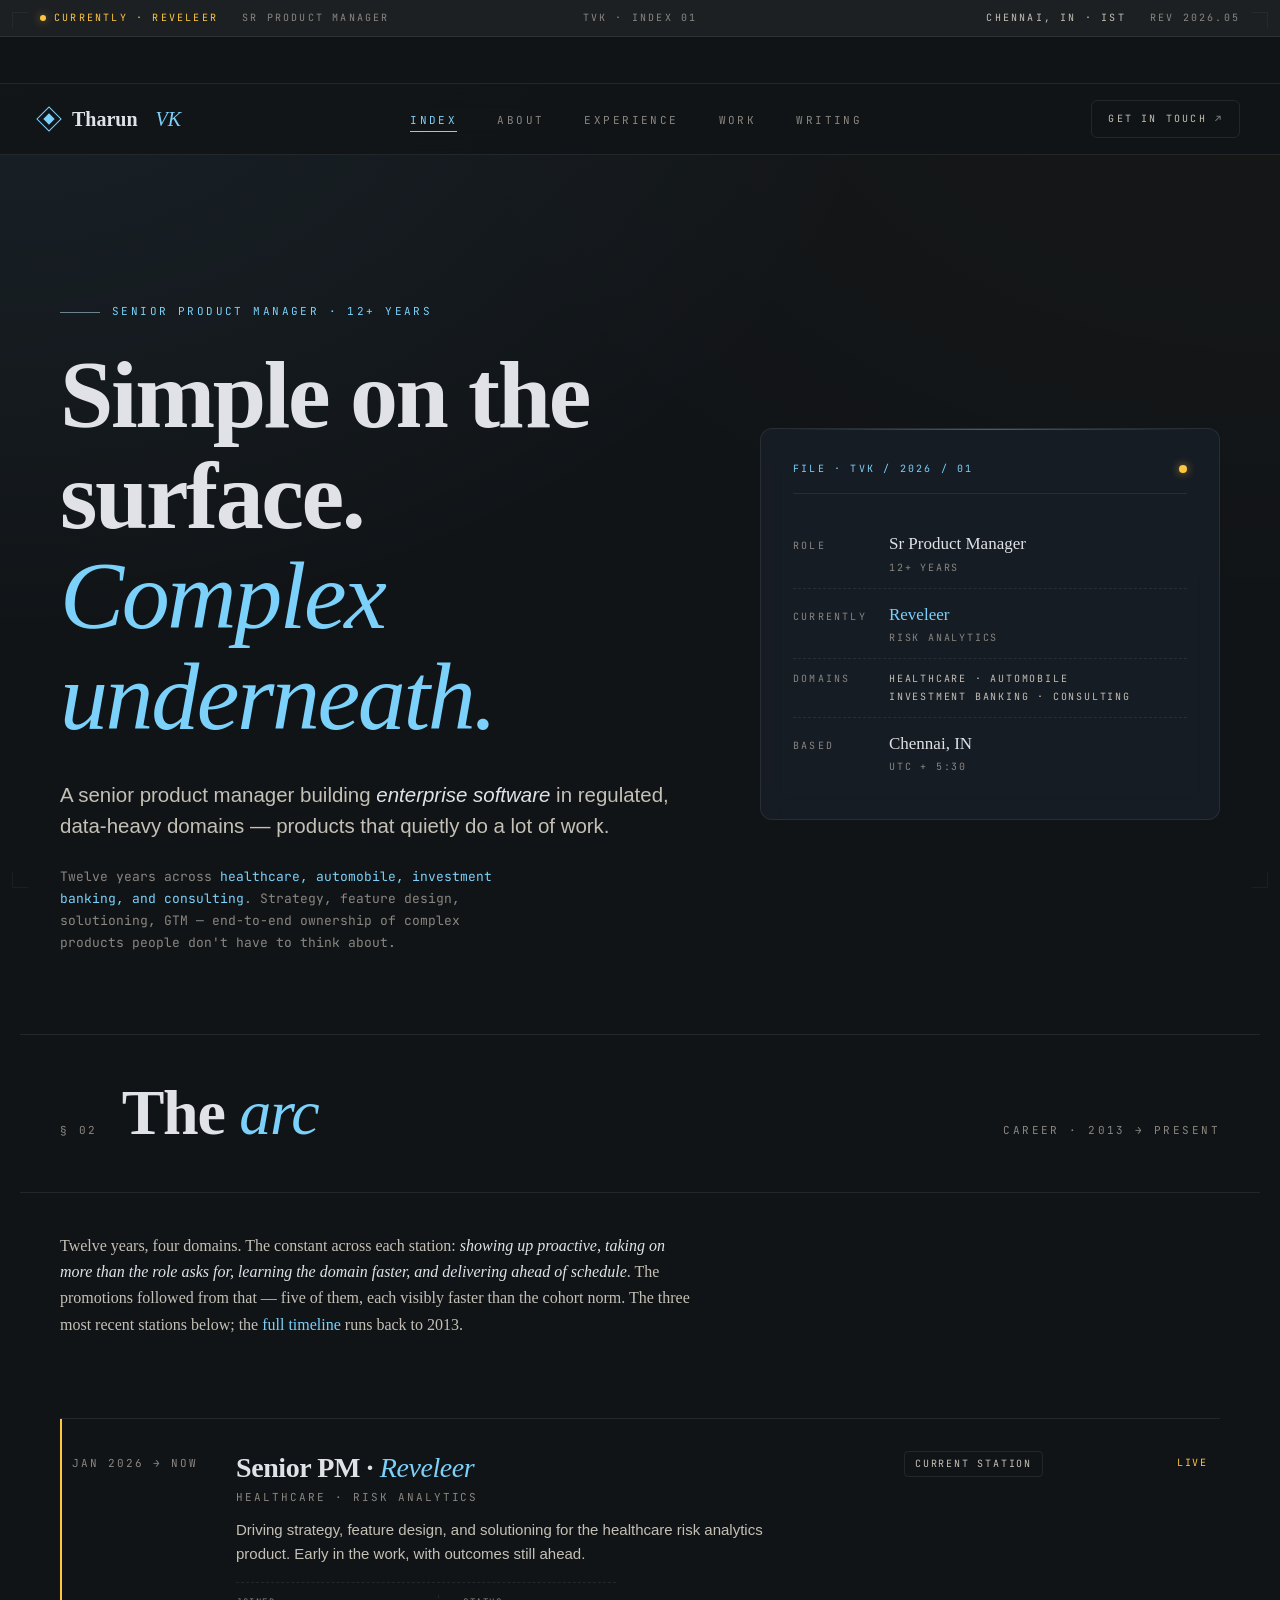
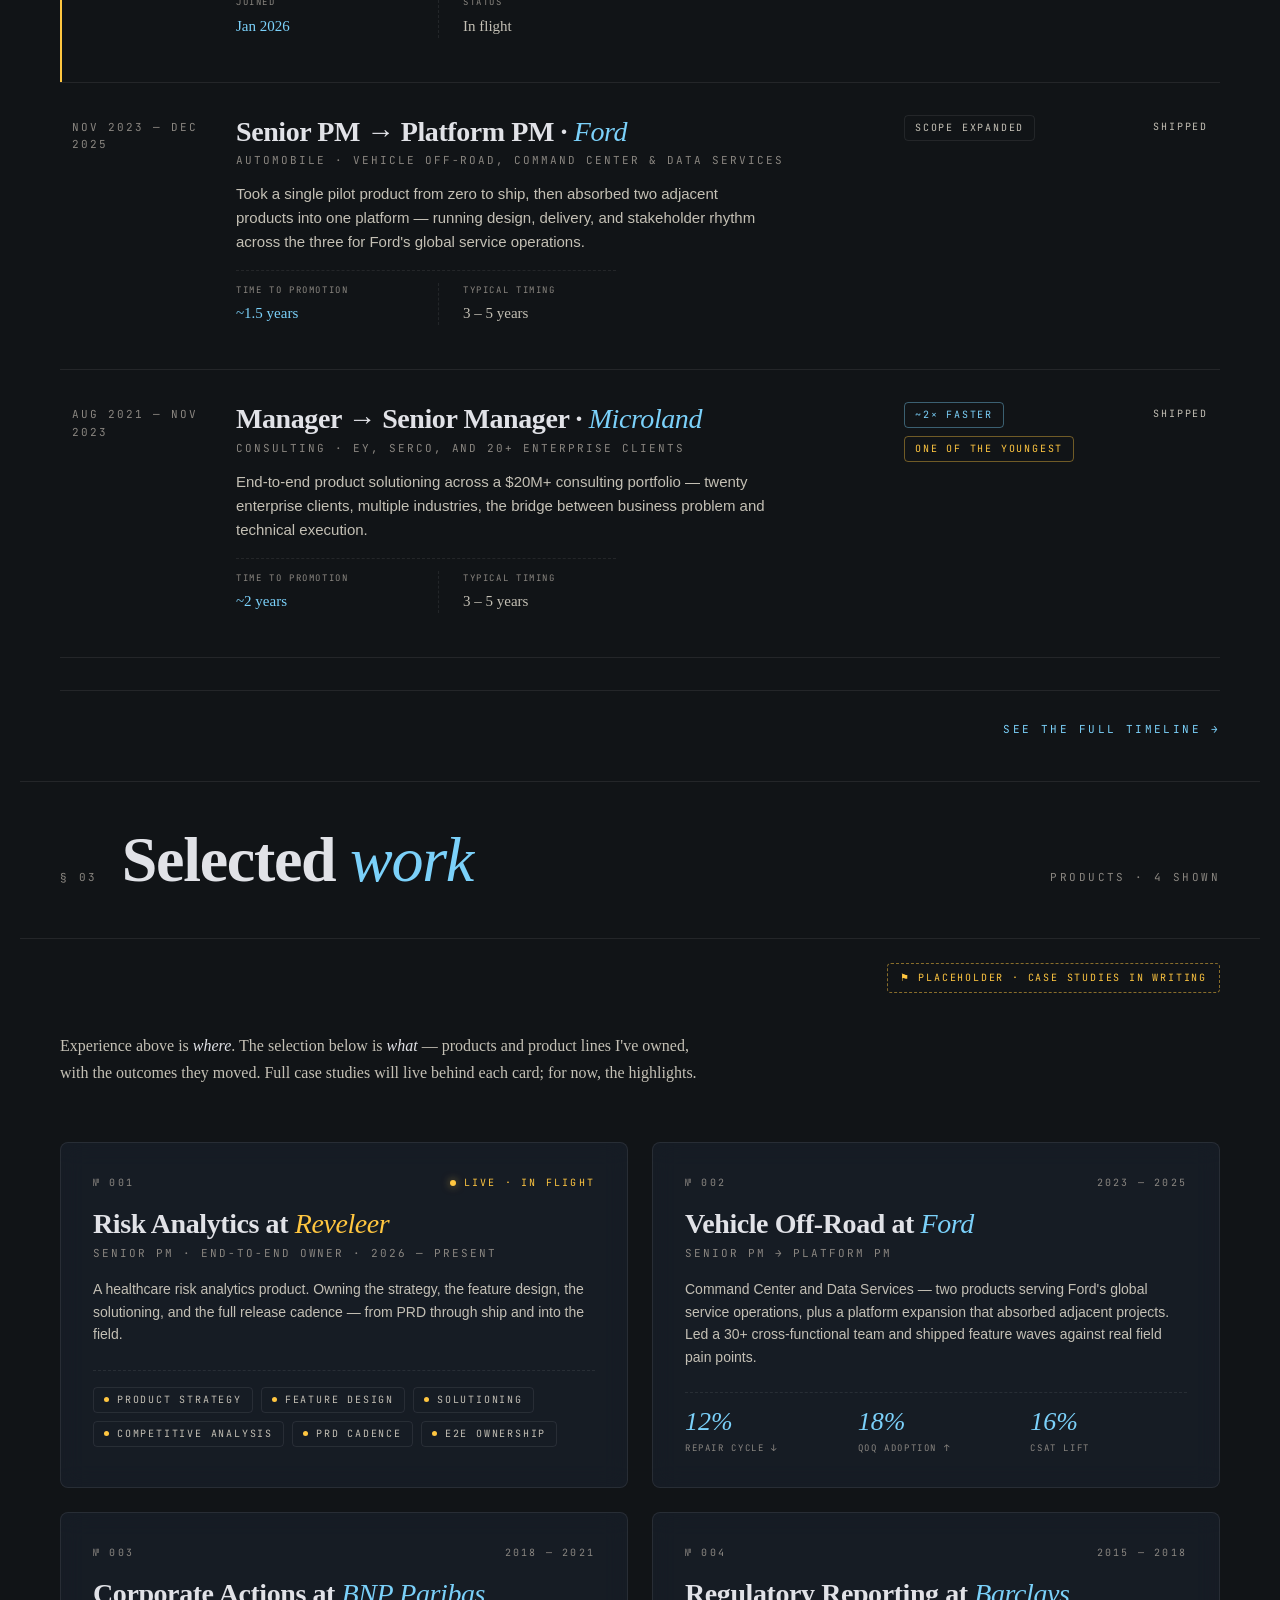
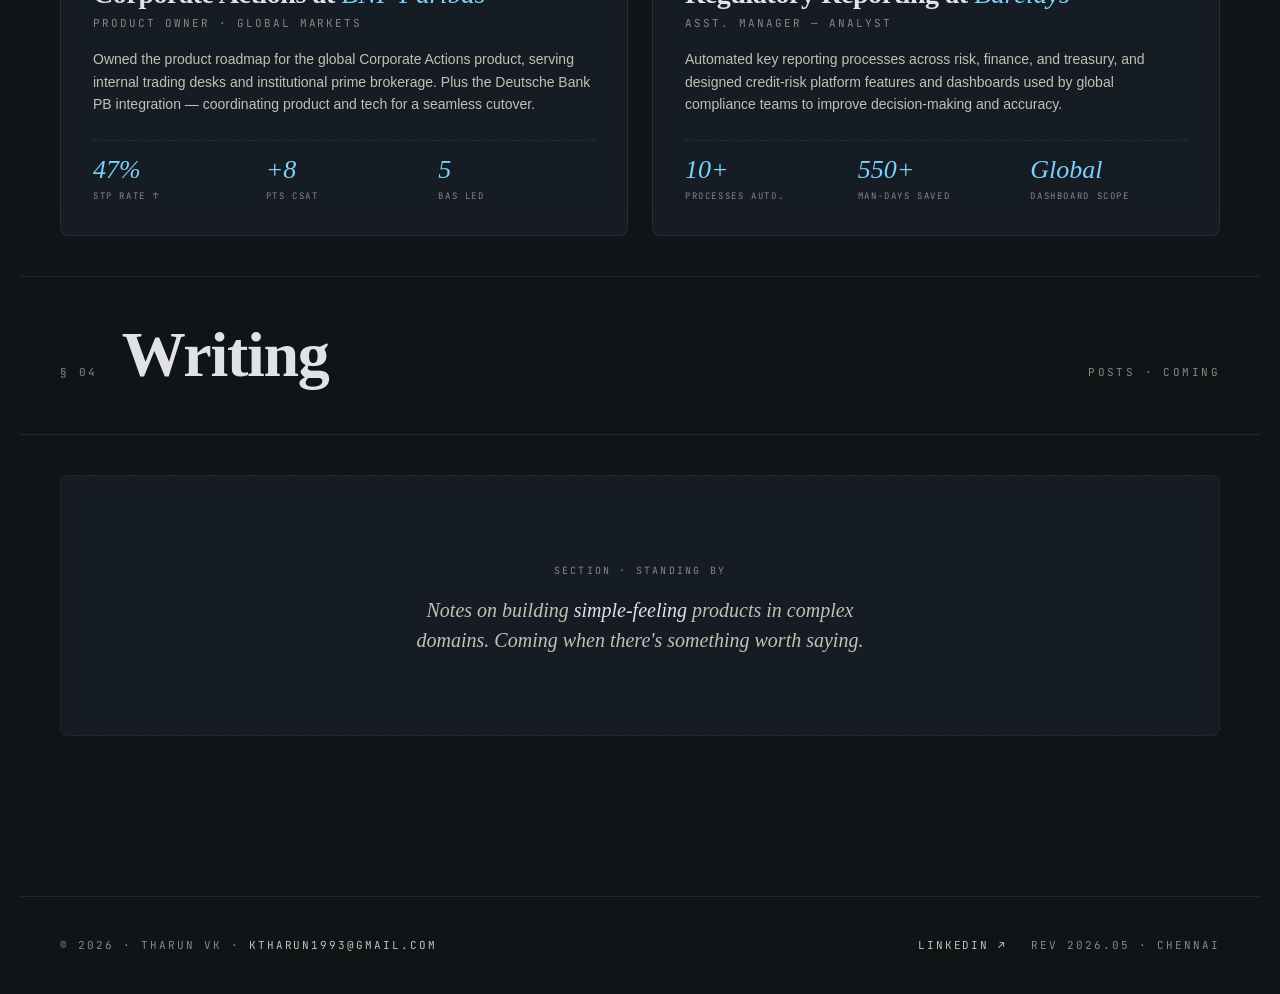
==== commit cab34a95: "Soften Reveleer note: driving, not owning; drop remit" ====
--- a/index.html
+++ b/index.html
@@ -146,7 +146,7 @@
         <div class="body">
           <h3>Senior PM · <em>Reveleer</em></h3>
           <div class="role">Healthcare · Risk Analytics</div>
-          <p class="note">End-to-end product ownership of the healthcare risk analytics line — strategy through ship, the full release cadence, the customer-facing outcomes.</p>
+          <p class="note">Driving strategy, feature design, and solutioning for the healthcare risk analytics product. Early in the work, with outcomes still ahead.</p>
           <div class="promo">
             <div>
               <span class="label">Joined</span>
@@ -160,7 +160,6 @@
         </div>
         <div class="marker">
           <span class="badge">Current station</span>
-          <div class="note">Detail to be added.</div>
         </div>
         <div class="status"><span class="v">Live</span></div>
       </div>
@@ -184,7 +183,6 @@
         </div>
         <div class="marker">
           <span class="badge">Scope expanded</span>
-          <div class="note">Detail to be added.</div>
         </div>
         <div class="status"><span class="v">Shipped</span></div>
       </div>
@@ -209,7 +207,6 @@
         <div class="marker">
           <span class="badge fast">~2× faster</span>
           <span class="badge young">One of the youngest</span>
-          <div class="note">Detail to be added.</div>
         </div>
         <div class="status"><span class="v">Shipped</span></div>
       </div>
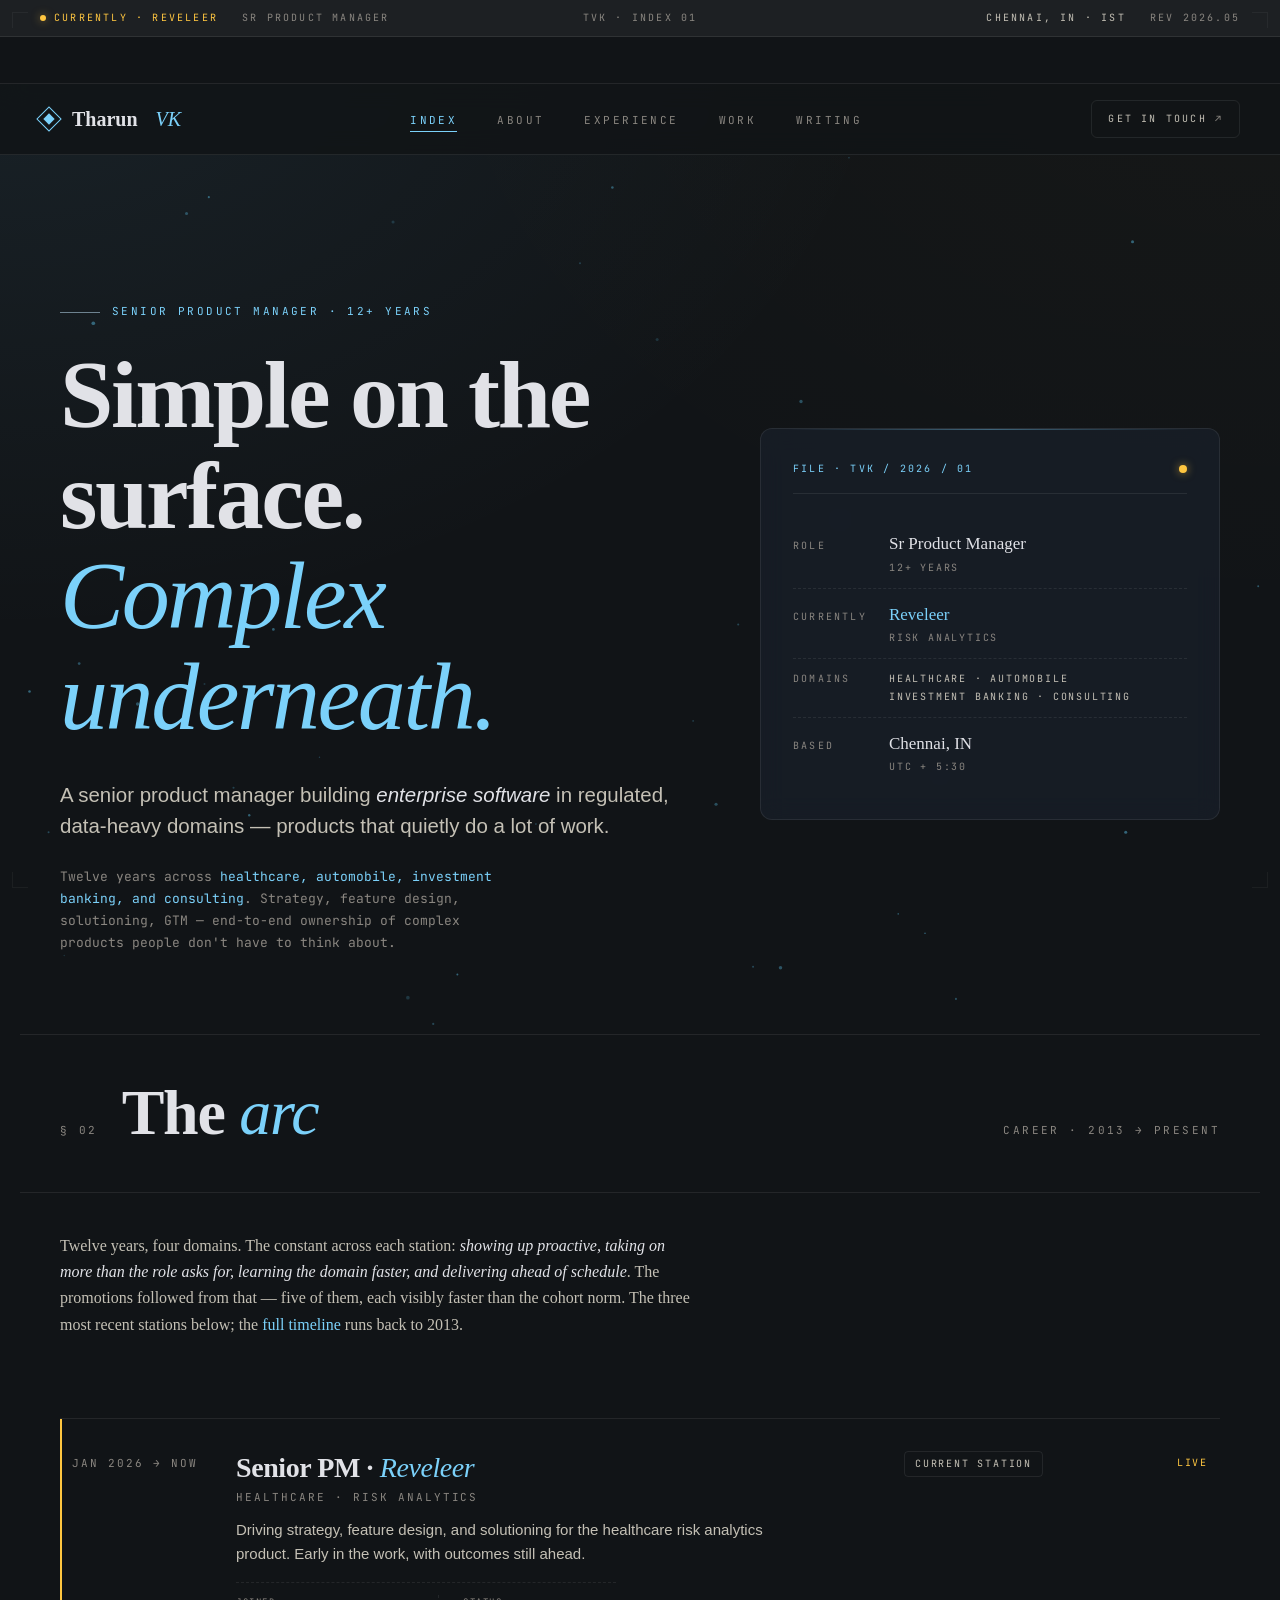
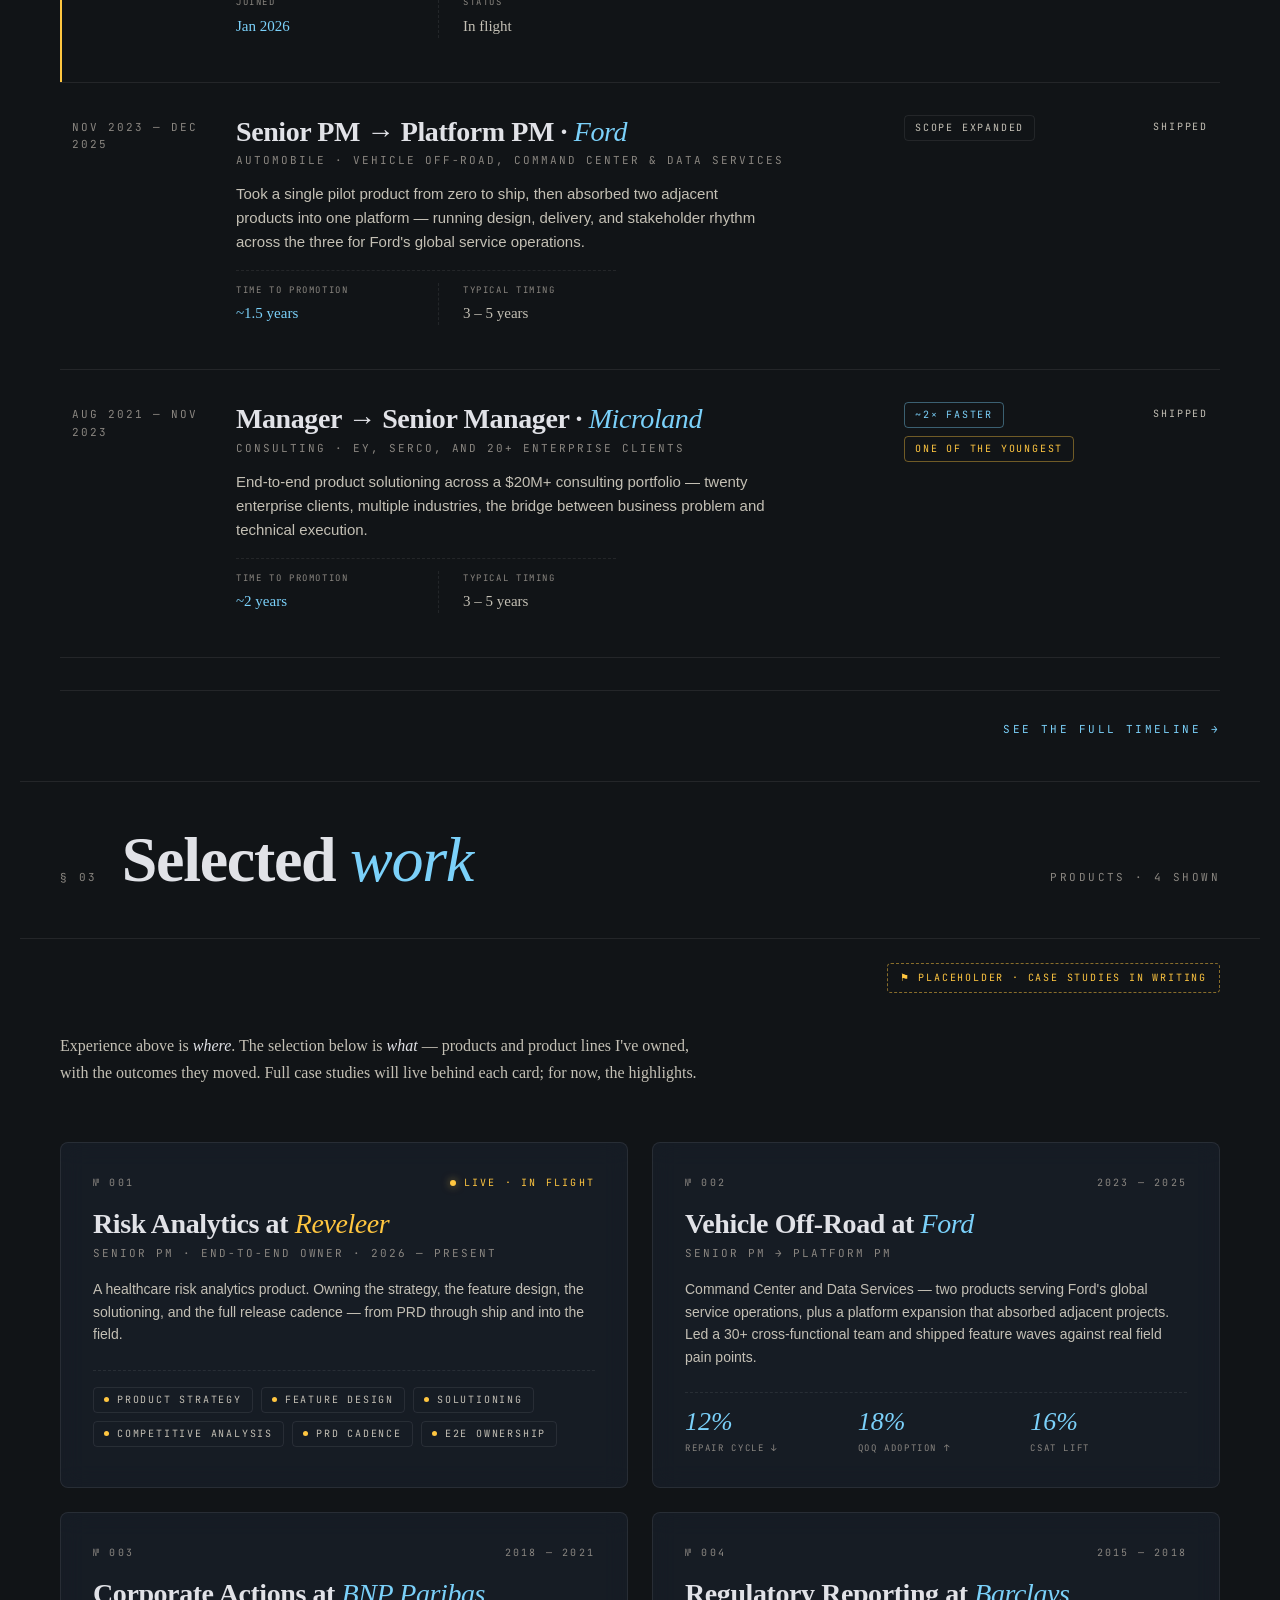
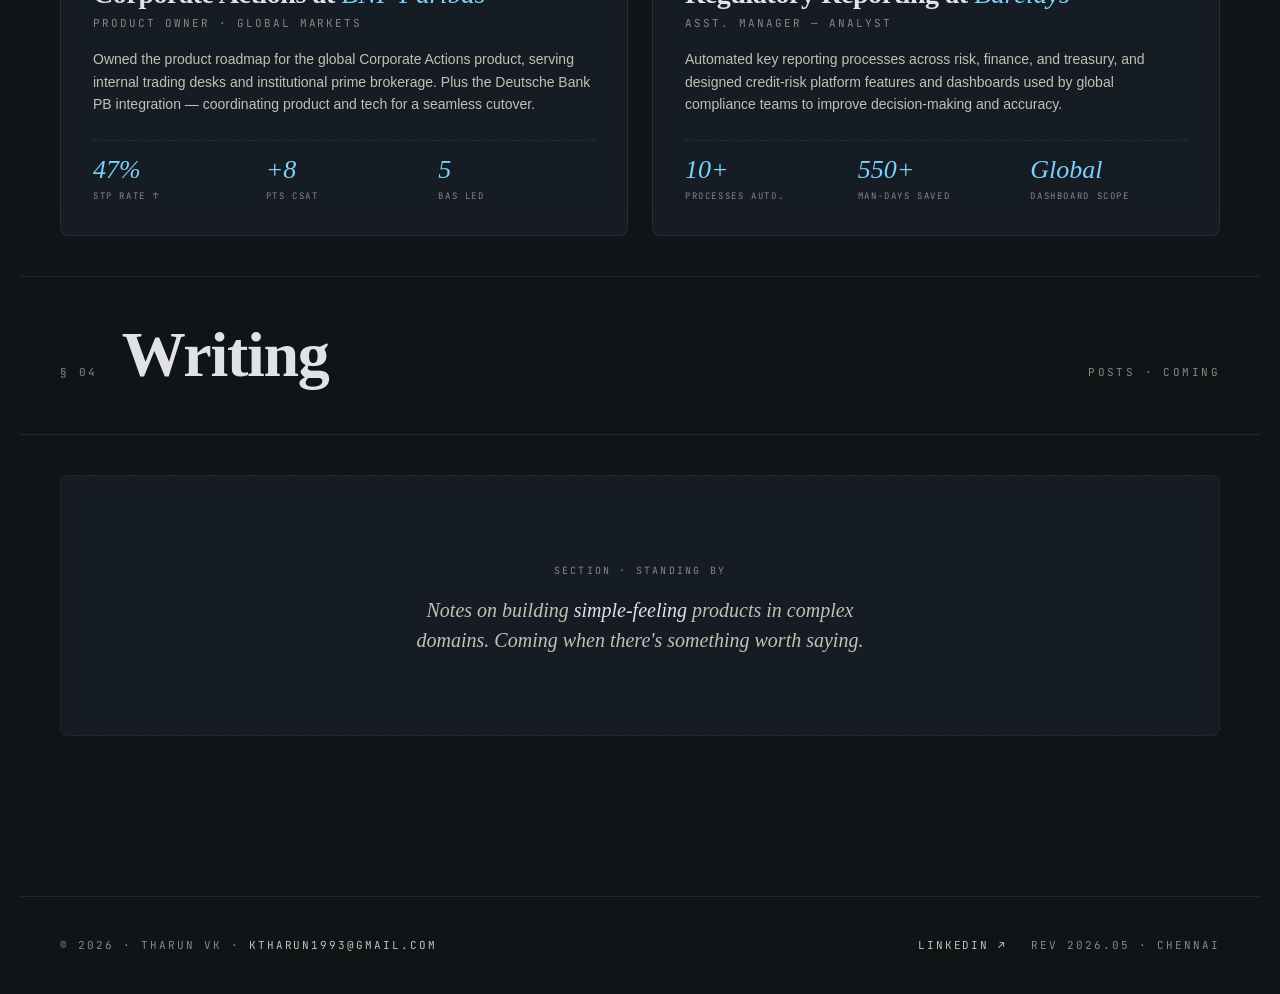
==== commit 944ab351: "Restore hero particle field: rebuild particles.js, wire canvas and script into index" ====
--- a/index.html
+++ b/index.html
@@ -96,6 +96,7 @@
 
   <!-- HERO -->
   <section class="hero">
+    <canvas id="particleCanvas" aria-hidden="true"></canvas>
     <div>
       <div class="eyebrow">Senior Product Manager · 12+ years</div>
       <h1>Simple on the surface. <em>Complex underneath.</em></h1>
@@ -324,5 +325,7 @@
   </div>
 </footer>
 
+<script src="/particles.js" defer></script>
+
 </body>
 </html>
